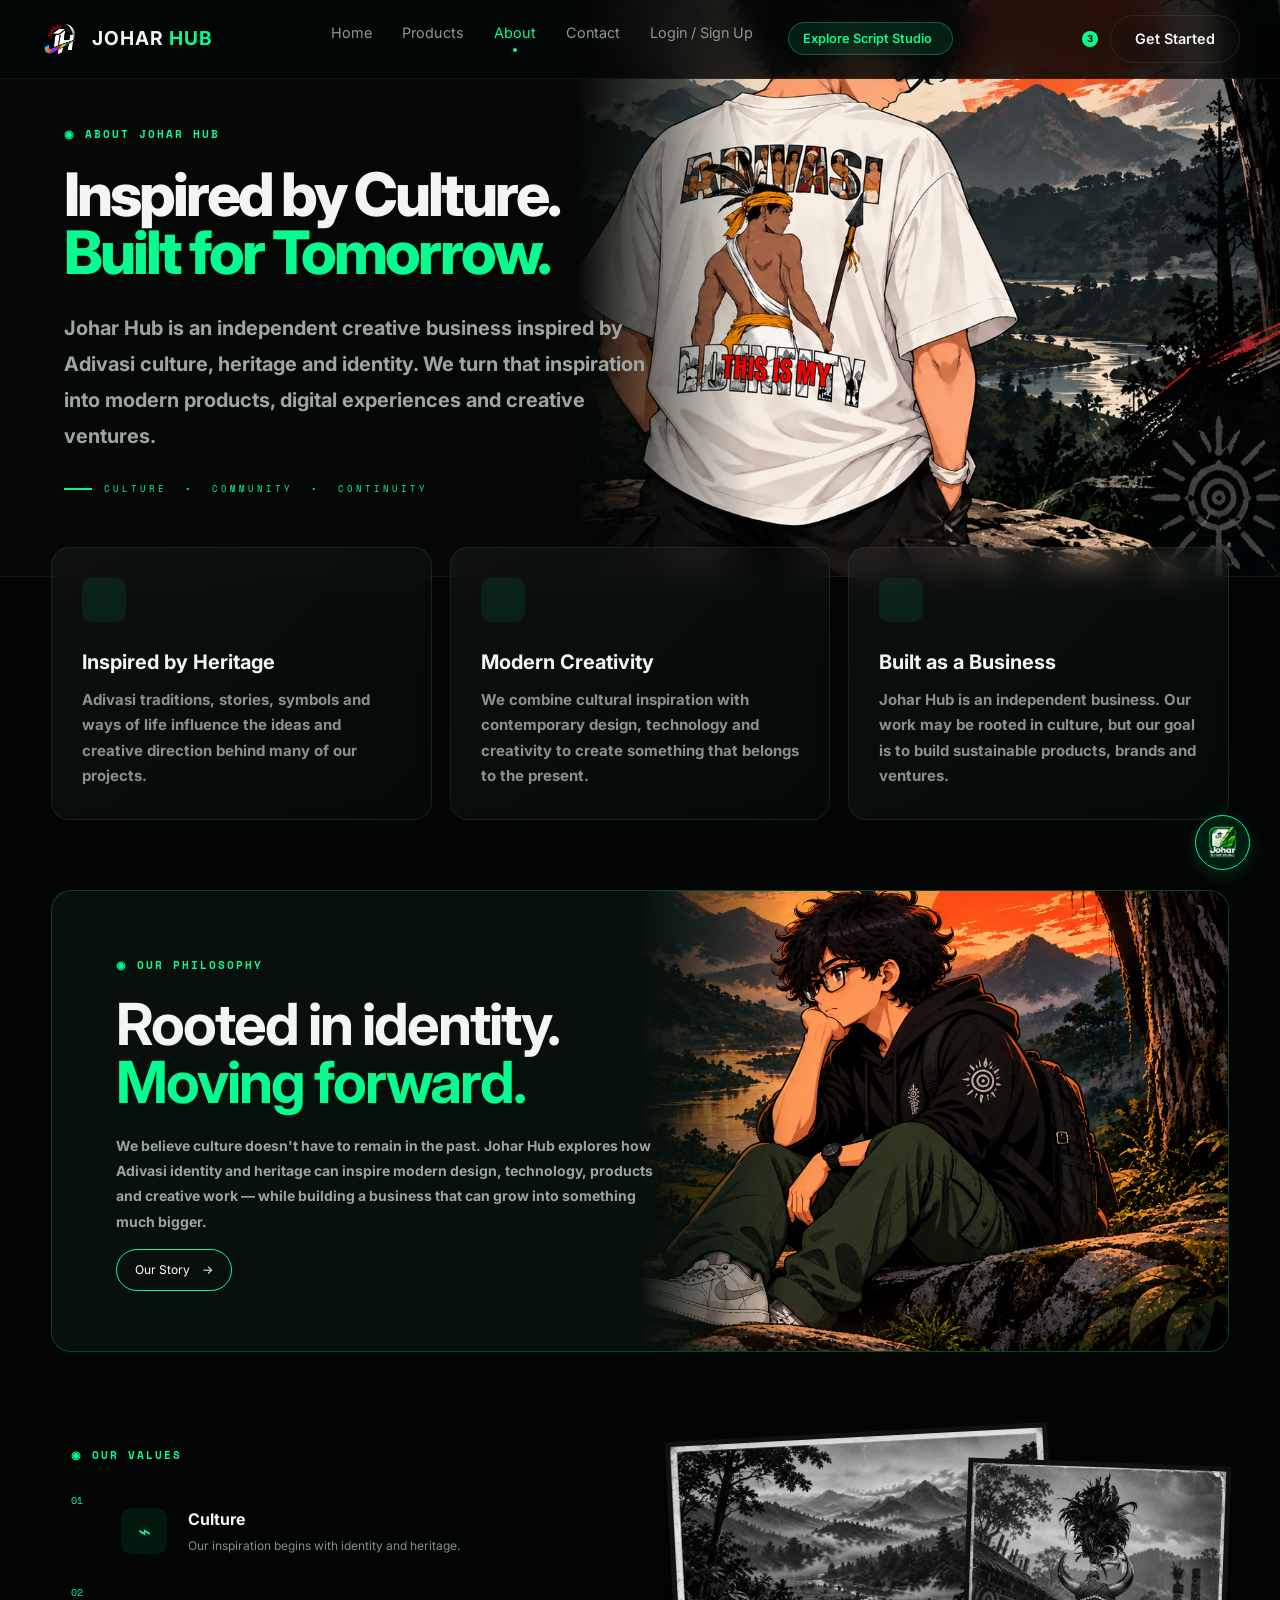
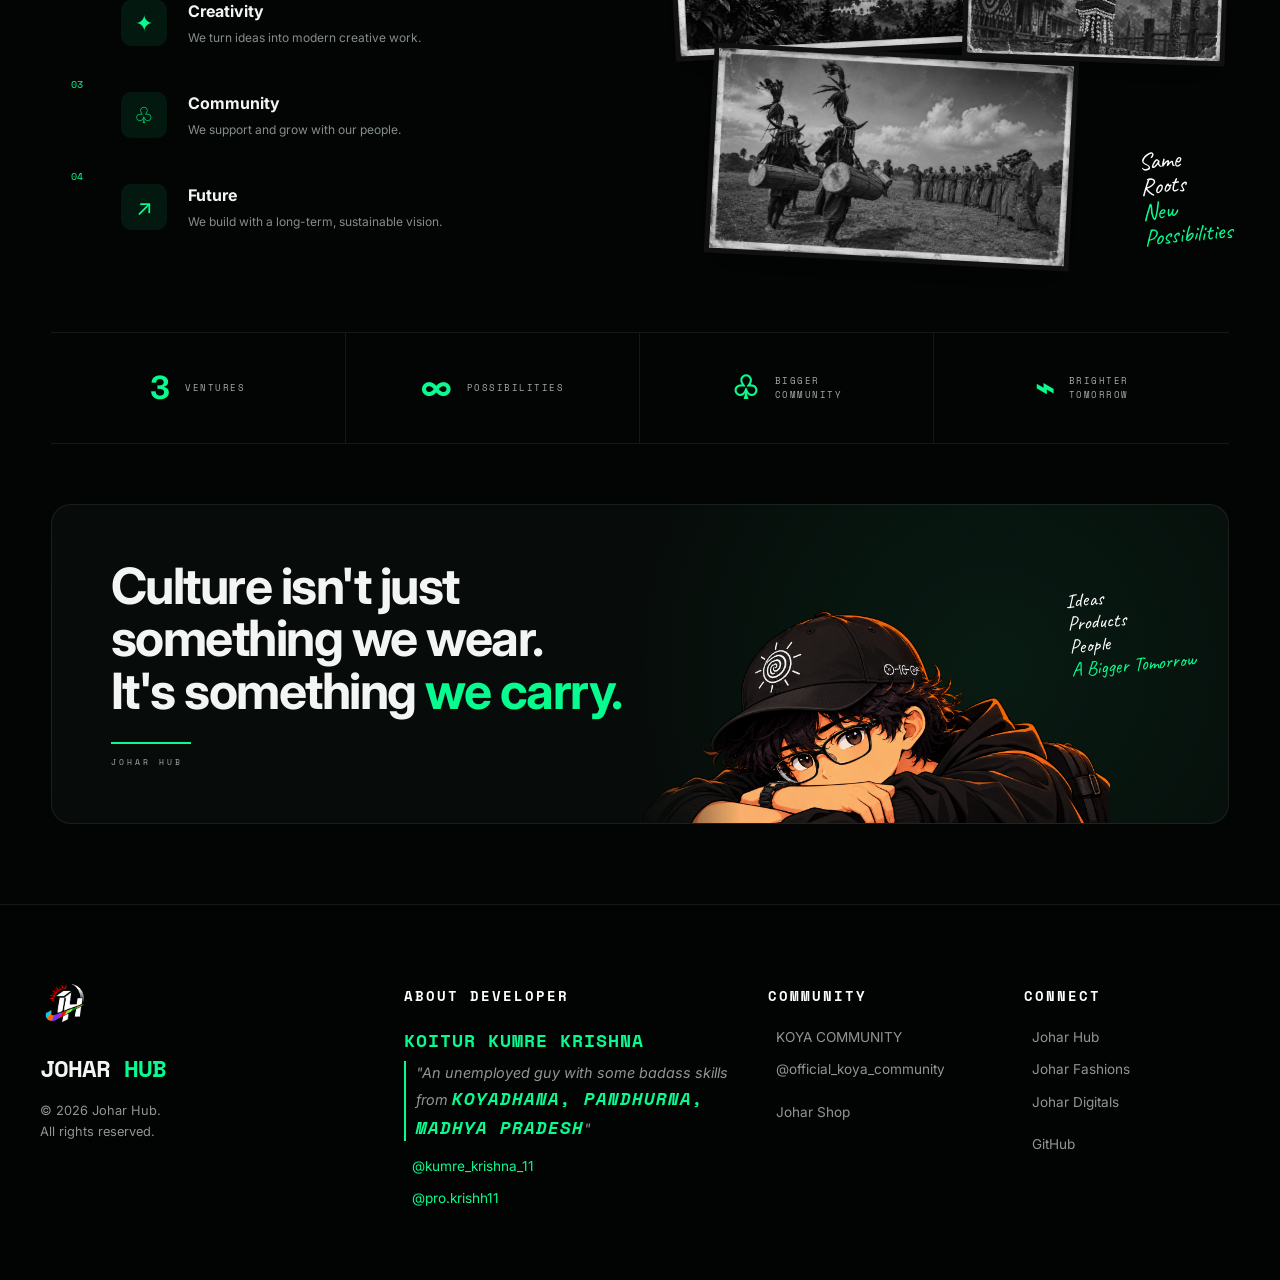
==== about.html @ 72d99a66 "Update website" ====
<!DOCTYPE html>
<html lang="en">
<head>
    <meta charset="UTF-8">
    <meta name="viewport" content="width=device-width, initial-scale=1.0">
    <title>About & Support | Johar Hub</title>
    <link rel="preconnect" href="https://fonts.googleapis.com">
    <link rel="preconnect" href="https://fonts.gstatic.com" crossorigin>
    <link href="https://fonts.googleapis.com/css2?family=Inter:wght@400;500;600;700;800&family=Space+Mono:wght@400;700&family=Caveat:wght@600&display=swap" rel="stylesheet">
    <link href="https://cdn.jsdelivr.net/npm/remixicon@3.5.0/fonts/remixicon.css" rel="stylesheet">
    <link rel="stylesheet" href="css/style.css">
    <link rel="stylesheet" href="css/about.css">
</head>
<body>

   <header class="header">
        <div class="header-brand" href="#">
            <div><img src="assets/logos/JH-Logo-White.png" class="mini-logo"></div>
            <span style="font-weight: bold;">JOHAR <b>HUB</b></span>
        </div>
        
        <nav class="header-nav" id="navMenu">
            <!-- Mobile Profile Block -->
            <div id="mobileAuthBlock" class="mobile-user-profile" style="display: none; flex-direction: column; gap: 10px;">
                <div style="display: flex; align-items: center; gap: 15px;">
                    <img src="" id="mobilePfp" class="user-pfp" alt="User" style="width: 45px; height: 45px; border-radius: 50%;">
                    <div class="user-info" style="text-align: left;">
                        <h4 id="mobileUserName" style="margin: 0; color: var(--green);">Loading...</h4>
                        <p id="mobileEmail" style="font-size: 0.75rem; color: var(--muted); margin: 0;"></p>
                    </div>
                </div>
                
                <!-- Action Links -->
                <div style="display: flex; flex-direction: row; gap: 8px; margin-top: 10px; width: 100%;">
                    <a href="profile.html" class="btn btn-outline" style="flex: 1; height: 40px; display: flex; align-items: center; justify-content: center; font-size: 0.8rem; padding: 0 8px; white-space: nowrap;">
                        <i class="ri-user-settings-line"></i> Manage
                    </a>
                    <a href="profile.html#my-orders" class="btn btn-outline" style="flex: 1; height: 40px; display: flex; align-items: center; justify-content: center; font-size: 0.8rem; padding: 0 8px; white-space: nowrap;">
                        <i class="ri-box-3-line"></i> Orders
                    </a>
                </div>

                <a href="index.html" class="active">Home</a>
                <a href="products.html">Products</a>
                <a href="about.html">About</a>
                <a href="index.html#contact">Contact</a>
                <a href="auth.html" id="navLoginLink">Login / Sign Up</a>
                
                <!-- Naya Script Studio Bubble Capsule -->
                <a href="https://joharscriptstudio.netlify.app/index.html" class="script-studio-bubble" target="_blank">
                    Explore Script Studio <i class="ri-arrow-right-up-line"></i>
                </a>

                <!-- Mobile Logout (As is) -->
                <a href="#" id="mobileLogoutBtn" style="display: none; color: #ff4444; margin-top: 10px;">
                    <i class="ri-logout-circle-line"></i> Logout
                </a>
            </div>
        </nav>

        <div class="header-actions">
            <i class="ri-search-line icon-btn"></i>
            <div class="cart-wrapper icon-btn">
                <i class="ri-shopping-cart-2-line"></i>
                <span class="cart-badge">3</span>
            </div>
            
            <a href="auth.html" id="loginBtn" class="btn btn-outline">Get Started</a>
            
            <a href="profile.html" id="desktopUserBadge" class="user-badge" style="display: none; align-items: center; gap: 8px;">
                <img src="" id="desktopPfp" class="user-pfp-small" alt="Profile" style="width: 32px; height: 32px; border-radius: 50%;">
                <span id="desktopUserName">Profile</span>
            </a>
            
            <i class="ri-menu-line mobile-menu-btn"></i>
        </div>
    </header>
<main>
    <!-- =========================
         ABOUT HERO
    ========================== -->
    <section class="about-hero">

        <div class="about-hero-content">
            <span class="about-eyebrow">◉ ABOUT JOHAR HUB</span>

            <h2>
                Inspired by Culture.<br>
                <span>Built for Tomorrow.</span>
            </h2>

            <h4>
                Johar Hub is an independent creative business inspired by
                Adivasi culture, heritage and identity. We turn that inspiration
                into modern products, digital experiences and creative ventures.
            </h4>

            <div class="about-divider">
                <span></span>
                CULTURE&nbsp;&nbsp;•&nbsp;&nbsp;COMMUNITY&nbsp;&nbsp;•&nbsp;&nbsp;CONTINUITY
            </div>
        </div>

        <div class="about-hero-image">
            <img src="assets/icons/hero-character.png" alt="Johar Hub character wearing Roots T-shirt">
        </div>

    </section>

    <!-- =========================
         THREE PILLARS
    ========================== -->
    <section class="about-pillars">
        <article class="pillar-card">
            <div class="pillar-icon"><i class="ri-ancient-gate-line"></i></div>
            <h4>Inspired by Heritage</h4>
            <h5>Adivasi traditions, stories, symbols and ways of life influence the ideas and creative direction behind many of our projects.</h5>
        </article>

        <article class="pillar-card">
            <div class="pillar-icon"><i class="ri-palette-line"></i></div>
            <h4>Modern Creativity</h4>
            <h5>We combine cultural inspiration with contemporary design, technology and creativity to create something that belongs to the present.</h5>
        </article>

        <article class="pillar-card">
            <div class="pillar-icon"><i class="ri-rocket-line"></i></div>
            <h4>Built as a Business</h4>
            <h5>Johar Hub is an independent business. Our work may be rooted in culture, but our goal is to build sustainable products, brands and ventures.</h5>
        </article>
    </section>

    <!-- =========================
         PHILOSOPHY
    ========================== -->
    <section class="about-philosophy">
        <div class="philosophy-content">
            <span class="about-eyebrow">◉ OUR PHILOSOPHY</span>
            <h2>
                Rooted in identity.<span>
                Moving forward. </span>
            </h2>
            <h4>
                We believe culture doesn't have to remain in the past. Johar Hub
                explores how Adivasi identity and heritage can inspire modern
                design, technology, products and creative work — while building
                a business that can grow into something much bigger.
            </h4>
            <a href="#" class="story-button">
                Our Story <span>→</span>
            </a>
        </div>
        <div class="philosophy-image">
            <img src="assets/icons/philosophy-character.png" alt="Johar Hub character sitting">
        </div>
    </section>

    <!-- =========================
         OUR VALUES
    ========================== -->
    <section class="about-values">
        <div class="values-list">
            <span class="about-eyebrow">◉ OUR VALUES</span>
            <div class="value-item">
                <span class="value-number">01</span>
                <div class="value-icon">⌁</div>
                <div>
                    <h3>Culture</h3>
                    <p>Our inspiration begins with identity and heritage.</p>
                </div>
            </div>
            <div class="value-item">
                <span class="value-number">02</span>
                <div class="value-icon">✦</div>
                <div>
                    <h3>Creativity</h3>
                    <p>We turn ideas into modern creative work.</p>
                </div>
            </div>
            <div class="value-item">
                <span class="value-number">03</span>
                <div class="value-icon">♧</div>
                <div>
                    <h3>Community</h3>
                    <p>We support and grow with our people.</p>
                </div>
            </div>
            <div class="value-item">
                <span class="value-number">04</span>
                <div class="value-icon">↗</div>
                <div>
                    <h3>Future</h3>
                    <p>We build with a long-term, sustainable vision.</p>
                </div>
            </div>
        </div>

        <div class="values-gallery">
            <img class="value-photo value-photo-one" src="assets/icons/mountains.png" alt="Mountain landscape">
            <img class="value-photo value-photo-two" src="assets/icons/community.png" alt="Community">
            <img class="value-photo value-photo-three" src="assets/icons/cultural-symbol.png" alt="Cultural symbol">
            <div class="values-handwriting">
                Same<br>
                Roots<br>
                <span>New<br>Possibilities</span>
            </div>
        </div>
    </section>

    <!-- =========================
         STATS
    ========================== -->
    <section class="about-stats">
        <div class="stat-item">
            <strong>3</strong>
            <span>VENTURES</span>
        </div>
        <div class="stat-item">
            <strong>∞</strong>
            <span>POSSIBILITIES</span>
        </div>
        <div class="stat-item">
            <strong>♧</strong>
            <span>BIGGER<br>COMMUNITY</span>
        </div>
        <div class="stat-item">
            <strong>⌁</strong>
            <span>BRIGHTER<br>TOMORROW</span>
        </div>
    </section>

    <!-- =========================
         FINAL BRAND BANNER
    ========================== -->
    <section class="about-final">
        <div class="final-content">
            <h2>
                Culture isn't just<br>
                something we wear.<br>
                It's something <span>we carry.</span>
            </h2>
            <div class="final-line"></div>
            <small>JOHAR HUB</small>
        </div>
        <div class="final-character">
            <img src="assets/icons/final-character.png" alt="Johar Hub character wearing black hoodie and cap">
        </div>
        <div class="final-notes">
            Ideas<br>
            Products<br>
            People<br>
            <span>A Bigger Tomorrow</span>
        </div>
    </section>

    <a href="https://joharscriptstudio.netlify.app/index.html" class="floating-jss" target="_blank" title="Explore Johar Script Studio">
        <img src="assets/logos/JSS-Logo.png" alt="JSS Icon" class="jss-custom-img">
    </a>
</main>

    <!-- ========================= PROFESSIONAL FOOTER ========================= -->
    <footer class="footer-area">
        <div class="footer-grid">
            <div class="footer-col brand-col">
                <div class="footer-logo"><img src="assets/logos/JH-Logo-White.png" class="footer-logo" alt="Johar Hub Logo"></div>
                <h2 class="footer-brand-name">JOHAR <span>HUB</span></h2>
                <p class="copyright">&copy; 2026 Johar Hub.<br>All rights reserved.</p>
            </div>
            <div class="footer-col dev-col">
                <h3 class="footer-heading">About Developer</h3>
                <p class="dev-name">Koitur Kumre Krishna</p>
                <p class="dev-desc">"An unemployed guy with some badass skills from <span>Koyadhana, Pandhurna, Madhya Pradesh</span>" <i class="ri-fire-fill" style="color: var(--green);"></i></p>
                <a href="https://instagram.com/kumre_krishna_11" target="_blank" class="footer-link" style="margin-top: 15px; color: var(--green);">
                    <i class="ri-instagram-line" style="font-size: 1.2rem;"></i> @kumre_krishna_11
                </a>
                <a href="https://instagram.com/pro.krishh11" target="_blank" class="footer-link" style="margin-top: 0px; color: var(--green);">
                    <i class="ri-instagram-line" style="font-size: 1.2rem;"></i> @pro.krishh11
                </a>
            </div>
            <div class="footer-col links-col">
                <h3 class="footer-heading">Community</h3>
                <a href="https://youtube.com/@KoyaCommunity" target="_blank" class="footer-link">
                    <i class="ri-youtube-fill" style="color: #ff0000; font-size: 1.2rem;"></i> KOYA COMMUNITY
                </a>
                <a href="https://instagram.com/official_koya_community" target="_blank" class="footer-link">
                    <i class="ri-instagram-line" style="font-size: 1.2rem;"></i> @official_koya_community
                </a>
                <a href="#products" class="footer-link" style="margin-top: 10px;">
                    <i class="ri-shopping-bag-line" style="font-size: 1.2rem;"></i> Johar Shop
                </a>
            </div>
            <div class="footer-col links-col">
                <h3 class="footer-heading">Connect</h3>
                <a href="https://instagram.com/joharhub.in" target="_blank" class="footer-link">
                    <i class="ri-instagram-line" style="font-size: 1.2rem;"></i> Johar Hub
                </a>
                <a href="https://instagram.com/johar.fashions_" target="_blank" class="footer-link">
                    <i class="ri-instagram-line" style="font-size: 1.2rem;"></i> Johar Fashions
                </a>
                <a href="https://instagram.com/johar.digitals_" target="_blank" class="footer-link">
                    <i class="ri-instagram-line" style="font-size: 1.2rem;"></i> Johar Digitals
                </a>
                <a href="https://github.com/dev-kumrekrishna" target="_blank" class="footer-link" style="margin-top: 10px;">
                    <i class="ri-github-fill" style="font-size: 1.2rem;"></i> GitHub
                </a>
            </div>
        </div>
    </footer>
    <script src="js/script.js"></script>
    <script type="module" src="js/ui.js"></script>
</body>
</html>
---- css/style.css ----
/* =========================================
   VARIABLES & BASE
========================================= */
:root {
    --green: #08fb8f;
    --black: #030505;
    --dark: #080b0b;
    --glass: rgba(255, 255, 255, 0.02);
    --glass-border: rgba(255, 255, 255, 0.08);
    --green-border: rgba(8, 251, 143, 0.45);
    --text: #f3f5f4;
    --muted: #8f9694;
    --font-main: 'Inter', sans-serif;
    --font-mono: 'Space Mono', monospace;
}

* { margin: 0; padding: 0; box-sizing: border-box; }
body { background: var(--black); color: var(--text); font-family: var(--font-main); overflow-x: hidden; line-height: 1.5; }
a { text-decoration: none; color: inherit; }

.bg-glow { position: fixed; pointer-events: none; z-index: -1; filter: blur(150px); opacity: 0.25; border-radius: 50%; }
.glow-top { width: 400px; height: 400px; background: var(--green); top: -100px; left: -100px; }
.glow-bottom { width: 400px; height: 400px; background: var(--green); right: -100px; bottom: -100px; }

.btn { display: inline-flex; align-items: center; gap: 8px; padding: 12px 24px; border-radius: 30px; font-size: 0.9rem; font-weight: 600; cursor: pointer; transition: 0.3s ease; }
.btn-primary { background: var(--green); color: var(--black); border: 1px solid var(--green); }
.btn-primary:hover { box-shadow: 0 0 15px rgba(8, 251, 143, 0.4); }
.btn-outline { background: transparent; color: var(--text); border: 1px solid var(--glass-border); }
.btn-outline:hover { border-color: var(--green); color: var(--green); }

/* =========================================
   HEADER (Fixed & Blurred)
========================================= */
.header { 
    display: flex; 
    justify-content: space-between; 
    align-items: center; 
    padding: 15px 40px; 
    position: fixed; 
    top: 0; left: 0;
    width: 100%; 
    z-index: 1000; 
    background: rgba(3, 5, 5, 0.85); 
    backdrop-filter: blur(15px); 
    -webkit-backdrop-filter: blur(15px);
    border-bottom: 1px solid rgba(255, 255, 255, 0.05); 
}
.header-brand { display: flex; align-items: center; gap: 12px; }
.mini-logo { width: 40px; height: 40px; border: none; border-radius: 8px; display: flex; align-items: center; justify-content: center; }
.header-brand span { font-size: 1.2rem; letter-spacing: 1px; }
.header-brand b { color: var(--green); }

.header-nav { display: flex; gap: 30px; }
.header-nav a { font-size: 0.9rem; color: var(--muted); transition: 0.3s; }
.header-nav a.active, .header-nav a:hover { color: var(--green); }
.header-nav a.active::after { content: ''; display: block; width: 4px; height: 4px; background: var(--green); border-radius: 50%; margin: 4px auto 0; }

.header-actions { display: flex; align-items: center; gap: 20px; }
.icon-btn { font-size: 1.2rem; cursor: pointer; transition: 0.3s; }
.icon-btn:hover { color: var(--green); }
.cart-wrapper { position: relative; }
.cart-badge { position: absolute; top: -8px; right: -8px; background: var(--green); color: var(--black); font-size: 0.6rem; font-weight: bold; width: 16px; height: 16px; display: flex; align-items: center; justify-content: center; border-radius: 50%; }
.mobile-menu-btn { display: none; font-size: 1.5rem; }

/* =========================================
   HERO SECTION (16:9 Desktop)
========================================= */
.hero-section {
    position: relative;
    width: 100%;
    aspect-ratio: 16 / 9; 
    min-height: 100vh; 
    display: flex;
    align-items: center;
    justify-content: center;
    overflow: hidden;
    background: var(--black);
}

.hero-bg-wrapper {
    position: absolute;
    top: 0; left: 0;
    width: 100%; height: 100%;
    z-index: 1;
}
.hero-bg-wrapper img {
    width: 100%; height: 100%;
    object-fit: cover;
    object-position: center;
}
.bg-overlay {
    position: absolute;
    top: 0; left: 0;
    width: 100%; height: 100%;
    background: linear-gradient(to right, rgba(3,5,5,0.95) 0%, rgba(3,5,5,0.2) 50%, rgba(3,5,5,0.8) 100%);
    z-index: 2;
}

.hero-content-wrapper {
    position: relative;
    z-index: 3;
    display: flex;
    width: 100%;
    height: 100%;
    max-width: 1400px;
    margin: 0 auto;
    padding: 120px 40px 4% 20px; 
}

.hero-sidebar {
    width: 60px;
    display: flex;
    flex-direction: column;
    align-items: center;
    gap: 15px;
    font-family: var(--font-mono);
    font-size: 0.8rem;
    color: var(--muted);
    padding-top: 20px;
}
.hero-sidebar .active { color: var(--green); }
.hero-sidebar .line { width: 1px; flex-grow: 1; max-height: 80px; background: var(--glass-border); }

.hero-main { flex: 1; display: flex; flex-direction: column; justify-content: space-between; gap: 20px; }
.hero-top { display: flex; justify-content: space-between; align-items: flex-start; position: relative; }

/* =========================================
   HERO TEXT SLIDER ANIMATIONS (Desktop & Mobile)
========================================= */
.hero-text-slider {
    flex: 1;
    max-width: 650px;
    display: grid; 
    grid-template-columns: 1fr;
    grid-template-rows: 1fr;
    z-index: 2;
}

.hero-text.slide {
    grid-area: 1 / 1 / 2 / 2; 
    opacity: 0;
    visibility: hidden;
    transform: translateY(20px);
    transition: all 0.8s cubic-bezier(0.4, 0, 0.2, 1);
    pointer-events: none; 
}

.hero-text.slide.active {
    opacity: 1;
    visibility: visible;
    transform: translateY(0);
    pointer-events: auto; 
}

.hero-text .eyebrow { font-family: var(--font-mono); color: var(--green); letter-spacing: 4px; font-size: 0.8rem; margin-bottom: 15px; text-transform: uppercase; }
.hero-title { font-size: clamp(3rem, 6vw, 6rem); font-weight: 800; line-height: 1.1; letter-spacing: -2px; margin-bottom: 15px; }
.hero-title b { color: var(--green); }
.hero-subtitle { font-size: clamp(1.1rem, 2vw, 1.4rem); font-weight: 400; margin-bottom: 15px; }
.hero-desc { color: var(--muted); font-size: clamp(0.85rem, 1vw, 0.95rem); line-height: 1.6; margin-bottom: 30px; }
.hero-buttons { display: flex; gap: 20px; }

/* =========================================
   HERO CAROUSEL DOTS
========================================= */
.hero-dots { 
    display: flex; 
    justify-content: center; 
    gap: 10px; 
    width: 100%; 
    margin-bottom: 20px; 
    z-index: 5;
}
.hero-dots span { 
    width: 8px; 
    height: 8px; 
    border-radius: 50%; 
    background: rgba(255, 255, 255, 0.2); 
    cursor: pointer; 
    transition: 0.3s ease; 
}
.hero-dots span.active { 
    background: var(--green); 
    width: 24px; 
    border-radius: 4px; 
}

/* Floating Tags (Desktop) */
.hero-tags { position: relative; flex: 1; height: 350px; }
.tag-rooted { position: absolute; top: 0; right: 20px; text-align: right; font-family: var(--font-mono); font-size: 0.65rem; letter-spacing: 2px; color: var(--muted); }
.tag-rooted .highlight { color: var(--green); margin-top: 5px; }
.tag-signature { position: absolute; bottom: 0; right: 40px; font-family: 'Caveat', cursive; font-size: 2.5rem; color: rgba(255,255,255,0.8); transform: rotate(-10deg); line-height: 1.1; white-space: nowrap; }

.hero-bottom { display: flex; justify-content: space-between; align-items: flex-end; }

.hero-stats { display: flex; gap: 40px; padding-top: 20px; }
.stat-box { display: flex; flex-direction: column; align-items: flex-start; gap: 5px; }
.stat-box h2 { font-size: clamp(1.5rem, 3vw, 2rem); font-weight: 500; }
.stat-box p { font-family: var(--font-mono); font-size: 0.7rem; color: var(--muted); letter-spacing: 2px; }
.flex-stat { flex-direction: row; align-items: center; gap: 15px; }
.flex-stat i { font-size: 2.2rem; color: var(--green); }

.hero-glass-panel { display: grid; grid-template-columns: repeat(3, 1fr); background: var(--glass); border: 1px solid var(--glass-border); border-radius: 20px; backdrop-filter: blur(20px); -webkit-backdrop-filter: blur(20px); width: 65%; }
.venture-col { padding: 30px 20px; display: flex; flex-direction: column; align-items: center; text-align: center; }
.center-col { border-left: 1px solid var(--glass-border); border-right: 1px solid var(--glass-border); background: rgba(0,0,0,0.2); }
.v-icon { width: 55px; height: 55px; border-radius: 16px; display: flex; align-items: center; justify-content: center; font-family: var(--font-mono); font-size: 1.2rem; font-weight: bold; margin-bottom: 20px; }

.venture-col h3 { font-family: var(--font-mono); font-size: 0.85rem; letter-spacing: 2px; margin-bottom: 10px; }
.venture-col p { color: var(--muted); font-size: 0.75rem; line-height: 1.6; margin-bottom: 20px; flex-grow: 1; }
.status { padding: 6px 12px; border-radius: 4px; font-family: var(--font-mono); font-size: 0.65rem; display: inline-flex; align-items: center; gap: 5px; letter-spacing: 1px; }
.status.available { background: var(--green); color: var(--black); }
.status.coming { background: rgba(255, 255, 255, 0.05); color: var(--muted); }

/* =========================================
   PRODUCTS SECTION
========================================= */
.products-section { padding: 60px 40px; max-width: 1400px; margin: 0 auto; }
.section-header { display: flex; justify-content: space-between; align-items: flex-end; margin-bottom: 40px; }
.section-label { color: var(--green); font-family: var(--font-mono); font-size: 0.8rem; letter-spacing: 3px; margin-bottom: 10px; }
.section-header h2 { font-size: 2.5rem; font-weight: 700; }
.view-all { color: #08fb8f;  font-size: 0.9rem; display: flex; align-items: center; gap: 5px; font-size: 0.9rem; transition: 0.3s; }
.view-all:hover { color: var(--green); }
.products-carousel {
    position: relative;
    overflow: hidden;
    width: 100%;
}

.products-grid {
    display: flex;
    gap: 30px;
    width: max-content;
    transition: transform 0.65s cubic-bezier(0.4, 0, 0.2, 1);
    will-change: transform;
}
.product-card {
    padding: 20px;
    position: relative;
    border-radius: 16px;
    transition: 0.35s ease;
    background:
        radial-gradient(
            circle at 15% 20%,
            rgba(8, 251, 143, 0.22),
            transparent 38%
        ),
        radial-gradient(
            circle at 85% 35%,
            rgba(0, 220, 255, 0.16),
            transparent 40%
        ),
        radial-gradient(
            circle at 50% 100%,
            rgba(0, 120, 255, 0.13),
            transparent 45%
        ),
        rgba(255, 255, 255, 0.035);

    border: 1px solid rgba(8, 251, 143, 0.15);
    height: auto;
    max-width: 300px;
    min-width: 300px;
    aspect-ratio: 3/4;
    overflow: hidden;
    display: flex;
    flex-direction: column;
}

/* Ambient colour layer */
.product-card::after {
    content: "";
    position: absolute;
    inset: -30%;
    background:
        radial-gradient(
            circle at 20% 30%,
            rgba(8, 251, 143, 0.25),
            transparent 30%
        ),
        radial-gradient(
            circle at 80% 30%,
            rgba(0, 200, 255, 0.18),
            transparent 30%
        ),
        radial-gradient(
            circle at 50% 80%,
            rgba(0, 100, 255, 0.14),
            transparent 35%
        );
    filter: blur(35px);
    opacity: 0.45;
    pointer-events: none;
    transition: 0.5s ease;
}

/* Keep product content above gradient */
.product-card > * {
    position: relative;
    z-index: 1;
}

.product-card:hover {
    border-color: rgba(8, 251, 143, 0.5);
    transform: translateY(-6px);

    box-shadow:
        0 15px 40px rgba(0, 0, 0, 0.5),
        0 0 25px rgba(8, 251, 143, 0.12);
}

.product-card:hover::before {
    opacity: 0.8;
    transform: scale(1.08);
}
.fav-icon {
    position: absolute;
    top: 30px;
    right: 30px;

    width: 40px;
    height: 40px;

    display: flex;
    align-items: center;
    justify-content: center;

    background: rgba(3, 5, 5, 0.75);
    backdrop-filter: blur(10px);
    -webkit-backdrop-filter: blur(10px);

    border: 1px solid rgba(255, 255, 255, 0.15);
    border-radius: 10px;

    color: #ffffff;
    font-size: 1.2rem;

    cursor: pointer;
    z-index: 10;

    transition:
        background 0.25s ease,
        border-color 0.25s ease,
        color 0.25s ease,
        transform 0.25s ease;
}

.fav-icon:hover {
    background: rgba(8, 251, 143, 0.12);
    border-color: var(--green);
    color: var(--green);
    transform: scale(1.08);
}

.fav-icon:active {
    transform: scale(0.92);
}

/* ❤️ Added to wishlist */
.fav-icon.active {
    background: rgba(8, 251, 143, 0.12);
    border-color: var(--green);
    color: var(--green);
}

.fav-icon.active i {
    color: var(--green);
}
.product-img { height: 75%; background: linear-gradient(180deg, rgba(255,255,255,0.05) 0%, transparent 100%); border-radius: 12px; margin-bottom: 20px; display: flex; align-items: center; justify-content: center; }
.product-img img {
    width: 100%;
    height: 100%;
    display: block;
    object-fit: cover;
    object-position: center;
    border-radius: 12px;
}
.img-placeholder { font-family: var(--font-mono); color: rgba(255,255,255,0.1); font-size: 2.5rem; }
.product-details { display: flex; justify-content: space-between; align-items: center; flex-shrink: 0; }
.product-details h3 { font-size: 1.1rem; font-weight: 500; margin-bottom: 5px; display: -webkit-box;
    -webkit-line-clamp: 2;
    line-clamp: 2;
    -webkit-box-orient: vertical;
    overflow: hidden;
    text-overflow: ellipsis; }
.product-details .price { color: var(--green); font-family: var(--font-mono); font-weight: bold; }
.cart-add-btn { background: transparent; border: 1px solid rgba(255, 255, 255, 0.2); color: var(--text); width: 40px; height: 40px; border-radius: 8px; cursor: pointer; transition: 0.3s; display: flex; align-items: center; justify-content: center; font-size: 1.2rem; flex-shrink: 0; margin-left: 10px; }

.cart-add-btn:hover { background: var(--green); color: #000; border-color: var(--green); }

/* =========================================
   PROFESSIONAL FOOTER
========================================= */
.footer-area { background: #020303; border-top: 1px solid var(--glass-border); padding: 80px 40px 60px; margin-top: 40px; }
.footer-grid { max-width: 1400px; margin: 0 auto; display: grid; grid-template-columns: 1.5fr 1.5fr 1fr 1fr; gap: 40px; }
.footer-col { display: flex; flex-direction: column; align-items: flex-start; }
.footer-logo { width: 50px; height: 50px; border-radius: 12px; display: flex; align-items: center; justify-content: center; color: var(--green); font-family: var(--font-mono); font-weight: bold; font-size: 1.2rem; margin-bottom: 15px; }
.footer-brand-name { font-family: var(--font-mono); font-size: 1.5rem; letter-spacing: -1px; margin-bottom: 15px; }
.footer-brand-name span { color: var(--green); }
.copyright { color: var(--muted); font-size: 0.8rem; line-height: 1.6; }
.footer-heading { font-family: var(--font-mono); font-size: 0.9rem; color: #fff; margin-bottom: 20px; letter-spacing: 2px; text-transform: uppercase; }
.dev-name { color: var(--green); font-family: var(--font-mono); font-weight: bold; font-size: 1.1rem; margin-bottom: 8px; text-transform: uppercase; letter-spacing: 1px; }
.dev-desc { color: var(--muted); font-size: 0.9rem; font-style: italic; line-height: 1.6; border-left: 2px solid var(--green); padding-left: 10px; }
.dev-desc span{ color: var(--green); font-family: var(--font-mono); font-weight: bold; font-size: 1.1rem; text-transform: uppercase; letter-spacing: 1px;  }
.footer-link { color: var(--muted); font-size: 0.85rem; margin-bottom: 12px; transition: 0.3s; display: flex; align-items: center; gap: 8px; }
.footer-link:hover { color: var(--green); transform: translateX(5px); }
.social-icons { display: flex; gap: 15px; }
.social-icons a { width: 45px; height: 45px; border: 1px solid var(--glass-border); border-radius: 50%; display: flex; align-items: center; justify-content: center; color: var(--text); font-size: 1.3rem; transition: 0.3s; background: var(--glass); }
.social-icons a:hover { background: var(--green); color: var(--black); border-color: var(--green); transform: translateY(-5px); box-shadow: 0 5px 15px rgba(8, 251, 143, 0.2); }

.mobile-menu-btn {
    display: none;
    font-size: 2rem;
    cursor: pointer;
    color: #ffffff;
    transition: 0.3s ease;
}

.script-studio-bubble {
    background: rgba(8, 251, 143, 0.1) !important;
    color: var(--green) !important;
    border: 1px solid rgba(8, 251, 143, 0.3);
    padding: 6px 14px !important;
    border-radius: 50px;
    font-size: 0.8rem !important;
    font-weight: 600;
    display: inline-flex;
    align-items: center;
    gap: 6px;
    transition: 0.3s ease;
    margin-left: 5px;
}

.script-studio-bubble:hover {
    background: rgba(8, 251, 143, 0.2) !important;
    border-color: var(--green);
    transform: translateY(-2px);
    box-shadow: 0 4px 12px rgba(8, 251, 143, 0.15);
}

/* =========================================
   FLOATING JSS ICON
   ========================================= */
.floating-jss {
    position: fixed;
    bottom: 30px;
    right: 30px;
    width: 55px;
    height: 55px;
    background: rgba(8, 251, 143, 0.1);
    border: 1px solid var(--green);
    color: var(--green);
    border-radius: 50%;
    display: flex;
    align-items: center;
    justify-content: center;
    font-size: 1.5rem;
    z-index: 9999;
    backdrop-filter: blur(10px);
    -webkit-backdrop-filter: blur(10px);
    box-shadow: 0 5px 20px rgba(8, 251, 143, 0.15);
    transition: all 0.3s ease;
}

.floating-jss:hover {
    background: var(--green);
    color: var(--black);
    transform: translateY(-5px);
    box-shadow: 0 8px 25px rgba(8, 251, 143, 0.4);
}

.jss-custom-img {
    width: 35px;  
    height: 35px;
    object-fit: contain;
    transition: 0.3s ease;
}


/* =========================================
   JOHAR HUB — ABOUT SECTION
   ========================================= */

.jh-about {
    position: relative;
    overflow: hidden;
    padding: 150px 20px 120px;
    background: var(--bg, #0b0d0c);
    color: #fff;
}

/* Background glow */

.jh-about-glow {
    position: absolute;
    width: 420px;
    height: 420px;
    border-radius: 50%;
    pointer-events: none;
    filter: blur(100px);
    opacity: 0.08;
    background: var(--green, #08fb8f);
}

.glow-one {
    top: 50px;
    left: -220px;
}

.glow-two {
    right: -220px;
    top: 500px;
}

/* Main container */

.jh-about .container-center {
    position: relative;
    z-index: 2;
    max-width: 1100px;
    margin: auto;
}

/* Intro */

.jh-about-title {
    margin: 25px auto 22px;
    max-width: 850px;
    font-size: clamp(2.8rem, 6vw, 5.5rem);
    line-height: 0.98;
    letter-spacing: -0.055em;
    font-weight: 800;
}

.jh-about-title span {
    display: block;
    color: var(--green, #08fb8f);
}

.jh-about-intro {
    max-width: 720px;
    margin: 0 auto;
    color: var(--muted, #9b9b9b);
    font-size: 1.08rem;
    line-height: 1.8;
}

.jh-about-intro strong {
    color: #fff;
    font-weight: 600;
}

.jh-about-divider {
    width: 70px;
    height: 2px;
    margin: 55px auto 60px;
    background: var(--green, #08fb8f);
    box-shadow: 0 0 18px rgba(8, 251, 143, 0.35);
}

/* Cards */

.jh-about-grid {
    display: grid;
    grid-template-columns: repeat(3, 1fr);
    gap: 20px;
    text-align: left;
}

.jh-about-card {
    position: relative;
    padding: 32px;
    min-height: 250px;
    border: 1px solid rgba(255,255,255,0.08);
    border-radius: 18px;
    background: rgba(255,255,255,0.025);
    backdrop-filter: blur(10px);
    transition:
        transform 0.3s ease,
        border-color 0.3s ease,
        background 0.3s ease;
}

.jh-about-card:hover {
    transform: translateY(-7px);
    border-color: rgba(8,251,143,0.35);
    background: rgba(8,251,143,0.035);
}

.jh-card-icon {
    width: 48px;
    height: 48px;
    display: flex;
    align-items: center;
    justify-content: center;
    margin-bottom: 28px;

    border-radius: 12px;

    color: var(--green, #08fb8f);
    background: rgba(8,251,143,0.08);

    font-size: 1.35rem;
}

.jh-about-card h3 {
    margin: 0 0 12px;
    font-size: 1.25rem;
    color: #fff;
}

.jh-about-card p {
    margin: 0;
    color: var(--muted, #929292);
    font-size: 0.92rem;
    line-height: 1.7;
}

/* Mission */

.jh-mission {
    margin-top: 90px;
    padding: 55px 50px;
    border-radius: 24px;

    background:
        linear-gradient(
            135deg,
            rgba(8,251,143,0.07),
            rgba(255,255,255,0.015)
        );

    border: 1px solid rgba(8,251,143,0.15);
    text-align: left;
}

.jh-mission-label {
    display: flex;
    align-items: center;
    gap: 9px;

    margin-bottom: 25px;

    color: var(--green, #08fb8f);
    font-family: "Space Mono", monospace;
    font-size: 0.72rem;
    letter-spacing: 0.12em;
}

.jh-mission h2 {
    margin: 0 0 22px;

    font-size: clamp(2rem, 4vw, 3.5rem);
    line-height: 1.05;
    letter-spacing: -0.04em;
}

.jh-mission p {
    max-width: 700px;
    margin: 0;

    color: var(--muted, #999);
    line-height: 1.8;
    font-size: 0.98rem;
}

/* Values */

.jh-values {
    display: grid;
    grid-template-columns: repeat(3, 1fr);
    gap: 1px;
}

.product-view-container { padding: 120px 40px; max-width: 1200px; margin: 0 auto; display: grid; grid-template-columns: 1fr 1fr; gap: 50px; }
        .product-media { display: flex; flex-direction: column; gap: 15px; }
        .main-banner { width: 100%; aspect-ratio: 4/5; object-fit: cover; border-radius: 16px; border: 1px solid var(--glass-border); }
        .gallery-grid { display: grid; grid-template-columns: repeat(4, 1fr); gap: 10px; }
        .gallery-img { width: 100%; aspect-ratio: 1; object-fit: cover; border-radius: 8px; cursor: pointer; border: 1px solid transparent; transition: 0.3s; }
        .gallery-img:hover { border-color: var(--green); }
        .product-info h1 { font-size: 3rem; margin-bottom: 15px; }
        .product-info .price { font-size: 1.8rem; color: var(--green); font-family: var(--font-mono); margin-bottom: 30px; }
        .product-info p { color: var(--muted); line-height: 1.8; margin-bottom: 40px; }


/* =========================================
   MOBILE RESPONSIVENESS (Exact Match)
========================================= */
@media (max-width: 992px) {
    .header { padding: 15px 20px; }
    .header-nav, .header-actions .btn { display: none; }
    .mobile-menu-btn { display: block; }
    
    .hero-section {
        aspect-ratio: auto; 
        height: 600px; 
        min-height: 500px;
    }

    .hero-bg-wrapper img { object-position: center bottom; }

    .bg-overlay {
        background: linear-gradient(to bottom, rgba(3,5,5,0.95) 0%, rgba(3,5,5,0.4) 40%, rgba(3,5,5,0.95) 100%);
    }

    .hero-content-wrapper {
        padding: 80px 15px 20px 15px; 
        position: relative;
    }
    
    /* 1. TAGS: Upar right corner mein */
    .hero-tags {
        position: absolute;
        top: 90px;
        right: 15px;
        width: auto; height: auto;
        z-index: 10;
        display: flex;
        flex-direction: column;
        align-items: flex-end;
    }
    
    .tag-signature { 
        position: relative; 
        top: 110px; right: 250px; bottom: auto;
        font-size: 2.5rem; 
        transform: rotate(-5deg); 
        margin-bottom: 10px; 
        white-space: nowrap; 
    }
    
    .tag-rooted { 
        position: relative; 
        top: -75px; right: auto; bottom: auto; 
        font-size: 0.6rem; 
        text-align: left; 
        white-space: nowrap;
    }

    /* 2. TEXT: Center mein */
    .hero-top {
        height: 100%;
        display: flex;
        flex-direction: column;
        justify-content: center; 
    }
    
    .hero-text-slider {
        margin-top: 40px; 
        width: 100%; 
        z-index: 2; 
        text-align: center;
        padding-left: 25px; 
    }

    .hero-text .eyebrow { font-size: 0.7rem; letter-spacing: 3px; margin-bottom: 15px; }
    .hero-title { font-size: clamp(2.5rem, 8vw, 3.5rem); letter-spacing: -1px; margin-bottom: 10px; }
    .hero-subtitle { font-size: 1.1rem; margin-bottom: 15px; }
    .hero-desc { font-size: 0.8rem; line-height: 1.5; padding: 0 5px; margin-bottom: 25px; }
    .hero-buttons { justify-content: center; gap: 12px; }
    .btn { padding: 12px 18px; font-size: 0.8rem; }
    
    /* Sidebar vertically centered */
    .hero-sidebar {
        position: absolute;
        left: 10px;
        top: 50%; 
        transform: translateY(-50%);
        width: 20px;
        padding-top: 0;
        gap: 15px;
        z-index: 10;
    }

    /* 3. CARDS: Bottom se fixed aur globe par overlap */
    .hero-bottom {
        position: absolute;
        bottom: 20px;
        left: 15px;
        right: 15px;
        width: calc(100% - 30px);
        flex-direction: column;
        align-items: center;
        gap: 15px;
        z-index: 10;
    }

    .hero-glass-panel { 
        width: 100%; 
        border-radius: 12px; 
        padding: 0; 
        grid-template-columns: repeat(3, 1fr); 
        overflow-x: auto; 
        background: rgba(3,5,5,0.65); 
        backdrop-filter: blur(15px); 
        -webkit-backdrop-filter: blur(15px); 
    }
    .venture-col { padding: 15px 10px; }
    .v-icon { width: 45px; height: 45px; font-size: 1rem; margin-bottom: 10px; border-radius: 12px; }
    .venture-col h3 { font-size: 0.75rem; letter-spacing: 1px; margin-bottom: 8px; }
    .venture-col p { font-size: 0.55rem; line-height: 1.3; margin-bottom: 15px; }
    .status { padding: 4px 6px; font-size: 0.5rem; border-radius: 4px; white-space: nowrap; }
    
    /* Stats mobile hero me hide */
    .hero-stats { display: none; }

    /* Products & Footer */
    .products-section { padding: 40px 15px; }
    .section-header h2 { font-size: 2rem; }
    .products-grid { display: flex; overflow-x: auto; scroll-snap-type: x mandatory; gap: 15px; padding-bottom: 20px; scrollbar-width: none; }
    .products-grid::-webkit-scrollbar { display: none; }
    .product-card { min-width: 260px; scroll-snap-align: start; }
    
    .header-nav.mobile-active {
        display: flex !important;
        flex-direction: column;
        position: absolute;
        top: 70px;
        right: 0;          
        left: auto;          
        width: 50%;           
        min-width: 220px;     
        height: 100vh;        
        background: #030505; 
        border-left: 1px solid var(--glass-border);
        border-bottom: 1px solid var(--glass-border);
        max-height: none;
        opacity: 1;
        padding: 1.5rem 0;
        z-index: 999;
        box-shadow: -10px 0 30px rgba(0,0,0,0.8);
        align-items: center;
    }


    /* Navigation links */
    .header-nav a {

        width: 100%;

        padding: 1rem 1.5rem;

        font-size: 1rem;

        border-bottom: 1px solid rgba(255,255,255,0.05);
    }


    .header-nav a:hover {

        background: rgba(8, 251, 143, 0.08);

        color: #08fb8f;
    }


    /* Hamburger show */
    .mobile-menu-btn {
        display: block;
    }


    /* Get Started mobile me hide */
    .header-actions .btn-outline {
        display: none;
    }

    .script-studio-bubble {
        margin: 5px 20px;
        justify-content: center;
    }
    
    #desktopUserBadge {
        display: none !important;
    }

    .jh-about {
        padding: 120px 18px 80px;
    }

    .jh-about-title {
        font-size: clamp(2.6rem, 12vw, 4rem);
    }

    .jh-about-intro {
        font-size: 0.95rem;
    }

    .jh-about-grid {
        grid-template-columns: 1fr;
    }

    .jh-about-card {
        min-height: auto;
        padding: 27px;
    }

    .jh-mission {
        margin-top: 60px;
        padding: 35px 27px;
    }

    .jh-values {
        grid-template-columns: 1fr;
        margin-top: 50px;
    }

    .jh-values > div {
        padding: 27px;
    }
}

@media (max-width: 768px) {
    .header { padding: 15px 20px; }
    .header-nav, .header-actions .btn { display: none; }
    .mobile-menu-btn { display: block; }
    
    .hero-section {
        aspect-ratio: auto; 
        height: 600px; 
        min-height: 500px;
    }

    .hero-bg-wrapper img { object-position: center bottom; }

    .bg-overlay {
        background: linear-gradient(to bottom, rgba(3,5,5,0.95) 0%, rgba(3,5,5,0.4) 40%, rgba(3,5,5,0.95) 100%);
    }

    .hero-content-wrapper {
        padding: 80px 15px 20px 15px; 
        position: relative;
    }
    
    /* 1. TAGS: Upar right corner mein */
    .hero-tags {
        position: absolute;
        top: 90px;
        right: 15px;
        width: auto; height: auto;
        z-index: 10;
        display: flex;
        flex-direction: column;
        align-items: flex-end;
    }
    
    .tag-signature { 
        position: relative; 
        top: 110px; right: 150px; bottom: auto;
        font-size: 2.5rem; 
        transform: rotate(-5deg); 
        margin-bottom: 10px; 
        white-space: nowrap; 
    }
    
    .tag-rooted { 
        position: relative; 
        top: -90px; right: auto; bottom: auto; 
        font-size: 0.6rem; 
        text-align: left; 
        white-space: nowrap;
    }

    /* 2. TEXT: Center mein */
    .hero-top {
        height: 100%;
        display: flex;
        flex-direction: column;
        justify-content: center; 
    }
    
    .hero-text-slider {
        margin-top: 40px; 
        width: 100%; 
        z-index: 2; 
        text-align: center;
        padding-left: 25px; 
    }

    .hero-text .eyebrow { font-size: 0.7rem; letter-spacing: 3px; margin-bottom: 15px; }
    .hero-title { font-size: clamp(2.5rem, 8vw, 3.5rem); letter-spacing: -1px; margin-bottom: 10px; }
    .hero-subtitle { font-size: 1.1rem; margin-bottom: 15px; }
    .hero-desc { font-size: 0.8rem; line-height: 1.5; padding: 0 5px; margin-bottom: 25px; }
    .hero-buttons { justify-content: center; gap: 12px; }
    .btn { padding: 12px 18px; font-size: 0.8rem; }
    
    /* Sidebar vertically centered */
    .hero-sidebar {
        position: absolute;
        left: 10px;
        top: 50%; 
        transform: translateY(-50%);
        width: 20px;
        padding-top: 0;
        gap: 15px;
        z-index: 10;
    }

    /* 3. CARDS: Bottom se fixed aur globe par overlap */
    .hero-bottom {
        position: absolute;
        bottom: 20px;
        left: 15px;
        right: 15px;
        width: calc(100% - 30px);
        flex-direction: column;
        align-items: center;
        gap: 15px;
        z-index: 10;
    }

    .hero-glass-panel { 
        width: 100%; 
        border-radius: 12px; 
        padding: 0; 
        grid-template-columns: repeat(3, 1fr); 
        overflow-x: auto; 
        background: rgba(3,5,5,0.65); 
        backdrop-filter: blur(15px); 
        -webkit-backdrop-filter: blur(15px); 
    }
    .venture-col { padding: 15px 10px; }
    .v-icon { width: 45px; height: 45px; font-size: 1rem; margin-bottom: 10px; border-radius: 12px; }
    .venture-col h3 { font-size: 0.75rem; letter-spacing: 1px; margin-bottom: 8px; }
    .venture-col p { font-size: 0.55rem; line-height: 1.3; margin-bottom: 15px; }
    .status { padding: 4px 6px; font-size: 0.5rem; border-radius: 4px; white-space: nowrap; }
    
    /* Stats mobile hero me hide */
    .hero-stats { display: none; }

    /* Products & Footer */
    .products-section { padding: 40px 15px; }
    .section-header h2 { font-size: 2rem; }
    .products-grid { display: flex; overflow-x: auto; scroll-snap-type: x mandatory; gap: 15px; padding-bottom: 20px; scrollbar-width: none; }
    .products-grid::-webkit-scrollbar { display: none; }
    .product-card { min-width: 260px; scroll-snap-align: start; }
    .fav-icon {
        top: 25px;
        right: 25px;
        width: 38px;
        height: 38px;
        font-size: 1.1rem;
    }
   .header-nav.mobile-active {
        display: flex !important;
        flex-direction: column;
        position: absolute;
        top: 70px;
        right: 0;          
        left: auto;          
        width: 50%;           
        min-width: 220px;     
        height: 75vh;        
        background: #030505; 
        border-left: 1px solid var(--glass-border);
        border-bottom: 1px solid var(--glass-border);
        max-height: none;
        opacity: 1;
        padding: 1.5rem 0;
        z-index: 999;
        box-shadow: -10px 0 30px rgba(0,0,0,0.8);
        align-items: center;
    }


    /* Navigation links */
    .header-nav a {

        width: 100%;

        padding: 1rem 1.5rem;

        font-size: 1rem;

        border-bottom: 1px solid rgba(255,255,255,0.05);
    }


    .header-nav a:hover {

        background: rgba(8, 251, 143, 0.08);

        color: #08fb8f;
    }


    /* Hamburger show */
    .mobile-menu-btn {
        display: block;
    }


    /* Get Started mobile me hide */
    .header-actions .btn-outline {
        display: none;
    } 
    
    .footer-area { padding: 60px 20px 40px; }
    .footer-grid { grid-template-columns: 1fr; gap: 40px; text-align: center; }
    .footer-col { align-items: center; }
    .dev-desc { border-left: none; border-bottom: 2px solid var(--green); padding-left: 0; padding-bottom: 10px; }
    .dev-desc span{ color: var(--green); font-family: var(--font-mono); font-weight: bold; font-size: 1.1rem; text-transform: uppercase; letter-spacing: 1px;
    }
    .footer-link:hover { transform: translateY(-3px); }

    #loginBtn {
        display: none !important;
    }

    .script-studio-bubble {
        margin: 5px 20px;
        justify-content: center;
    }

    .floating-jss {
        bottom: 20px;
        right: 20px;
        width: 45px;
        height: 45px;
        font-size: 1.2rem;
    }

    #desktopUserBadge {
        display: none !important;
    }

    .product-view-container { grid-template-columns: 1fr; padding: 100px 15px 40px; }
}
/* Hide mobile profile block and logout button on desktop/tablet */
@media (min-width: 901px) {
    #mobileAuthBlock,
    #mobileLogoutBtn {
        display: none !important;
    }
}
---- css/about.css ----
/* =========================================================
   JOHAR HUB — ABOUT PAGE (TRUE FLUID POSTER MODE)
========================================================= */

.about-page {
    width: 100%;
    overflow: hidden;
    background: #050807;
    color: #f5f7f6;
}

/* =========================================================
   COMMON
========================================================= */

.about-eyebrow {
    display: inline-block;
    color: #08fb8f;
    font-family: "Space Mono", monospace;
    font-size: calc(11 * clamp(0px, 100vw, 1200px) / 1200);
    font-weight: 700;
    letter-spacing: calc(2 * clamp(0px, 100vw, 1200px) / 1200);
    margin-bottom: calc(22 * clamp(0px, 100vw, 1200px) / 1200);
}

/* =========================================================
   HERO SECTION
========================================================= */

.about-hero {
    position: relative;
    min-height: calc(560 * clamp(0px, 100vw, 1200px) / 1200);
    display: flex;
    align-items: center;
    padding: calc(120 * clamp(0px, 100vw, 1200px) / 1200) 5% calc(80 * clamp(0px, 100vw, 1200px) / 1200); 
    background: radial-gradient(circle at 75% 35%, rgba(8, 251, 143, 0.08), transparent 35%), #050807;
    border-bottom: calc(1 * clamp(0px, 100vw, 1200px) / 1200) solid rgba(255,255,255,0.05);
    overflow: hidden; 
}

.about-hero-content {
    position: relative;
    z-index: 3; 
    width: 60%;
    max-width: calc(700 * clamp(0px, 100vw, 1200px) / 1200);
}

.about-hero h2 {
    margin: 0;
    font-size: calc(60 * clamp(0px, 100vw, 1200px) / 1200); 
    line-height: 0.98;
    letter-spacing: calc(-3 * clamp(0px, 100vw, 1200px) / 1200);
    font-weight: 800;
}

.about-hero h2 span {
    color: #08fb8f;
}

.about-hero h4 {
    max-width: calc(600 * clamp(0px, 100vw, 1200px) / 1200);
    margin: calc(28 * clamp(0px, 100vw, 1200px) / 1200) 0;
    color: #9ca5a1;
    font-size: calc(20 * clamp(0px, 100vw, 1200px) / 1200);
    line-height: 1.8;
}

.about-divider {
    display: flex;
    align-items: center;
    gap: calc(12 * clamp(0px, 100vw, 1200px) / 1200);
    color: #08fb8f;
    font-family: "Space Mono", monospace;
    font-size: calc(9 * clamp(0px, 100vw, 1200px) / 1200);
    letter-spacing: calc(3 * clamp(0px, 100vw, 1200px) / 1200);
}

.about-divider span {
    width: calc(28 * clamp(0px, 100vw, 1200px) / 1200);
    height: calc(2 * clamp(0px, 100vw, 1200px) / 1200);
    background: #08fb8f;
    display: inline-block;
}

.about-hero-image {
    position: absolute;
    right: 0;
    bottom: 0;
    width: 55%; 
    height: 100%;
    z-index: 1; 
    display: flex;
    align-items: flex-end;
    justify-content: flex-end;
    pointer-events: none;
    -webkit-mask-image: linear-gradient(to right, transparent 0%, black 25%);
    mask-image: linear-gradient(to right, transparent 0%, black 25%);
}

.about-hero-image img {
    width: 110%;
    height: 110%;
    object-fit: contain;
    object-position: right bottom;
}

/* =========================================================
   THREE PILLARS
========================================================= */

.about-pillars {
    position: relative;
    z-index: 5; 
    display: grid;
    grid-template-columns: repeat(3, 1fr);
    gap: calc(18 * clamp(0px, 100vw, 1200px) / 1200);
    padding: 0 4% calc(70 * clamp(0px, 100vw, 1200px) / 1200);
    margin-top: calc(-30 * clamp(0px, 100vw, 1200px) / 1200); 
}

.pillar-card {
    min-height: calc(180 * clamp(0px, 100vw, 1200px) / 1200);
    padding: calc(30 * clamp(0px, 100vw, 1200px) / 1200);
    border: calc(1 * clamp(0px, 100vw, 1200px) / 1200) solid rgba(255,255,255,0.08);
    border-radius: calc(18 * clamp(0px, 100vw, 1200px) / 1200);
    background: linear-gradient(135deg, rgba(255,255,255,0.045), rgba(8,251,143,0.025));
    backdrop-filter: blur(12px);
    -webkit-backdrop-filter: blur(12px);
}

.pillar-icon {
    width: calc(44 * clamp(0px, 100vw, 1200px) / 1200);
    height: calc(44 * clamp(0px, 100vw, 1200px) / 1200);
    display: flex;
    align-items: center;
    justify-content: center;
    border-radius: calc(10 * clamp(0px, 100vw, 1200px) / 1200);
    margin-bottom: calc(25 * clamp(0px, 100vw, 1200px) / 1200);
    color: #08fb8f;
    background: rgba(8,251,143,0.08);
    font-size: calc(22 * clamp(0px, 100vw, 1200px) / 1200);
}

.pillar-card h4 {
    margin: 0 0 calc(10 * clamp(0px, 100vw, 1200px) / 1200);
    font-size: calc(20 * clamp(0px, 100vw, 1200px) / 1200);
}

.pillar-card h5 {
    margin: 0;
    color: #89918d;
    font-size: calc(15 * clamp(0px, 100vw, 1200px) / 1200);
    line-height: 1.7;
}

/* =========================================================
   PHILOSOPHY
========================================================= */

.about-philosophy {
    position: relative;
    min-height: calc(420 * clamp(0px, 100vw, 1200px) / 1200);
    margin: 0 4% calc(80 * clamp(0px, 100vw, 1200px) / 1200);
    padding: calc(60 * clamp(0px, 100vw, 1200px) / 1200) 5%;
    overflow: hidden;
    border: calc(1 * clamp(0px, 100vw, 1200px) / 1200) solid rgba(8,251,143,0.22);
    border-radius: calc(20 * clamp(0px, 100vw, 1200px) / 1200);
    background: radial-gradient(circle at 80% 50%, rgba(8,251,143,0.08), transparent 35%), #07100c;
}

.philosophy-content {
    position: relative;
    z-index: 3;
    max-width: calc(560 * clamp(0px, 100vw, 1200px) / 1200);
}

.philosophy-content h2 {
    margin: 0 0 calc(22 * clamp(0px, 100vw, 1200px) / 1200);
    font-size: calc(58 * clamp(0px, 100vw, 1200px) / 1200);
    line-height: 1;
    letter-spacing: calc(-2 * clamp(0px, 100vw, 1200px) / 1200);
}

.philosophy-content h2 span {
    margin: 0 0 calc(22 * clamp(0px, 100vw, 1200px) / 1200);
    font-size: calc(58 * clamp(0px, 100vw, 1200px) / 1200);
    line-height: 1;
    letter-spacing: calc(-2 * clamp(0px, 100vw, 1200px) / 1200);
    color:#08fb8f;
}

.philosophy-content h4 {
    max-width: calc(600 * clamp(0px, 100vw, 1200px) / 1200);
    color: #9ba39f;
    font-size: calc(14 * clamp(0px, 100vw, 1200px) / 1200);
    line-height: 1.8;
}

.story-button {
    display: inline-flex;
    align-items: center;
    gap: calc(12 * clamp(0px, 100vw, 1200px) / 1200);
    margin-top: calc(15 * clamp(0px, 100vw, 1200px) / 1200);
    padding: calc(11 * clamp(0px, 100vw, 1200px) / 1200) calc(18 * clamp(0px, 100vw, 1200px) / 1200);
    border: calc(1 * clamp(0px, 100vw, 1200px) / 1200) solid #08fb8f;
    border-radius: calc(50 * clamp(0px, 100vw, 1200px) / 1200);
    color: #fff;
    text-decoration: none;
    font-size: calc(12 * clamp(0px, 100vw, 1200px) / 1200);
    transition: 0.3s ease;
}

.story-button:hover {
    background: #08fb8f;
    color: #000;
}

.philosophy-image {
    position: absolute;
    right: 0;
    bottom: 0;
    width: 50%;
    height: 100%;
    z-index: 1; /* Pushes image behind text */
    display: flex;
    align-items: flex-end;
    justify-content: flex-end;
    pointer-events: none;
    -webkit-mask-image: linear-gradient(to right, transparent 0%, black 25%);
    mask-image: linear-gradient(to right, transparent 0%, black 25%);
}

.philosophy-image img {
    width: 120%;
    height: 120%;
    object-fit: contain;
    object-position: right bottom;
}

/* =========================================================
   VALUES
========================================================= */

.about-values {
    display: grid;
    grid-template-columns: 1fr 1fr; /* Fixed 2 columns */
    gap: calc(60 * clamp(0px, 100vw, 1200px) / 1200);
    padding: 0 4% calc(70 * clamp(0px, 100vw, 1200px) / 1200);
    align-items: center;
}

.values-list {
    padding-left: calc(20 * clamp(0px, 100vw, 1200px) / 1200);
}

.value-item {
    position: relative;
    display: grid;
    grid-template-columns: calc(35 * clamp(0px, 100vw, 1200px) / 1200) calc(52 * clamp(0px, 100vw, 1200px) / 1200) 1fr;
    gap: calc(15 * clamp(0px, 100vw, 1200px) / 1200);
    align-items: center;
    min-height: calc(92 * clamp(0px, 100vw, 1200px) / 1200);
}

.value-number {
    align-self: start;
    padding-top: calc(8 * clamp(0px, 100vw, 1200px) / 1200);
    color: #08fb8f;
    font-family: "Space Mono", monospace;
    font-size: calc(10 * clamp(0px, 100vw, 1200px) / 1200);
}

.value-icon {
    width: calc(46 * clamp(0px, 100vw, 1200px) / 1200);
    height: calc(46 * clamp(0px, 100vw, 1200px) / 1200);
    display: flex;
    align-items: center;
    justify-content: center;
    border-radius: calc(10 * clamp(0px, 100vw, 1200px) / 1200);
    color: #08fb8f;
    background: rgba(8,251,143,0.08);
    font-size: calc(22 * clamp(0px, 100vw, 1200px) / 1200);
}

.value-item h3 {
    margin: 0 0 calc(6 * clamp(0px, 100vw, 1200px) / 1200);
    font-size: calc(16 * clamp(0px, 100vw, 1200px) / 1200);
}

.value-item p {
    margin: 0;
    color: #858d89;
    font-size: calc(12 * clamp(0px, 100vw, 1200px) / 1200);
}

.values-gallery {
    position: relative;
    min-height: calc(430 * clamp(0px, 100vw, 1200px) / 1200);
}

.value-photo {
    position: absolute;
    object-fit: cover;
    filter: grayscale(100%);
    border: calc(5 * clamp(0px, 100vw, 1200px) / 1200) solid #111;
    box-shadow: 0 calc(15 * clamp(0px, 100vw, 1200px) / 1200) calc(40 * clamp(0px, 100vw, 1200px) / 1200) rgba(0,0,0,0.4);
}

.value-photo-one {
    width: auto;
    height: auto;
    height: calc(220 * clamp(0px, 100vw, 1200px) / 1200);
    top: 0;
    left: 0;
    transform: rotate(-3deg);
}

.value-photo-two {
    width: auto;
    height: auto;
    height: calc(210 * clamp(0px, 100vw, 1200px) / 1200);
    bottom: 0;
    left: 7%;
    transform: rotate(3deg);
}

.value-photo-three {
    width: auto;
    height: auto;
    height: calc(200 * clamp(0px, 100vw, 1200px) / 1200);
    top: calc(30 * clamp(0px, 100vw, 1200px) / 1200);
    right: 0;
    transform: rotate(2deg);
}

.values-handwriting {
    position: absolute;
    right: 0;
    bottom: calc(15 * clamp(0px, 100vw, 1200px) / 1200);
    color: #fff;
    font-family: "Caveat", cursive;
    font-size: calc(24 * clamp(0px, 100vw, 1200px) / 1200);
    line-height: 1.05;
    transform: rotate(-5deg);
}

.values-handwriting span {
    color: #08fb8f;
}

/* =========================================================
   STATS
========================================================= */

.about-stats {
    display: grid;
    grid-template-columns: repeat(4, 1fr); /* Fixed 4 columns */
    margin: 0 4% calc(60 * clamp(0px, 100vw, 1200px) / 1200);
    border-top: calc(1 * clamp(0px, 100vw, 1200px) / 1200) solid rgba(255,255,255,0.08);
    border-bottom: calc(1 * clamp(0px, 100vw, 1200px) / 1200) solid rgba(255,255,255,0.08);
}

.stat-item {
    min-height: calc(110 * clamp(0px, 100vw, 1200px) / 1200);
    display: flex;
    align-items: center;
    justify-content: center;
    gap: calc(15 * clamp(0px, 100vw, 1200px) / 1200);
    border-right: calc(1 * clamp(0px, 100vw, 1200px) / 1200) solid rgba(255,255,255,0.08);
}

.stat-item:last-child {
    border-right: none;
}

.stat-item strong {
    color: #08fb8f;
    font-size: calc(32 * clamp(0px, 100vw, 1200px) / 1200);
    font-weight: 700;
}

.stat-item span {
    color: #a4aba7;
    font-family: "Space Mono", monospace;
    font-size: calc(9 * clamp(0px, 100vw, 1200px) / 1200);
    letter-spacing: calc(1.5 * clamp(0px, 100vw, 1200px) / 1200);
}

/* =========================================================
   FINAL BANNER
========================================================= */

.about-final {
    position: relative;
    min-height: calc(300 * clamp(0px, 100vw, 1200px) / 1200);
    margin: 0 4% calc(80 * clamp(0px, 100vw, 1200px) / 1200);
    overflow: hidden;
    border: calc(1 * clamp(0px, 100vw, 1200px) / 1200) solid rgba(255,255,255,0.08);
    border-radius: calc(20 * clamp(0px, 100vw, 1200px) / 1200);
    background: radial-gradient(circle at 80% 50%, rgba(8,251,143,0.07), transparent 40%), #070b09;
}

.final-content {
    position: relative;
    z-index: 3;
    padding: calc(55 * clamp(0px, 100vw, 1200px) / 1200) 5%;
}

.final-content h2 {
    margin: 0;
    font-size: calc(50 * clamp(0px, 100vw, 1200px) / 1200);
    line-height: 1.05;
    letter-spacing: calc(-1.5 * clamp(0px, 100vw, 1200px) / 1200);
}

.final-content h2 span {
    color: #08fb8f;
}

.final-line {
    width: calc(80 * clamp(0px, 100vw, 1200px) / 1200);
    height: calc(2 * clamp(0px, 100vw, 1200px) / 1200);
    margin-top: calc(25 * clamp(0px, 100vw, 1200px) / 1200);
    background: #08fb8f;
}

.final-content small {
    display: block;
    margin-top: calc(12 * clamp(0px, 100vw, 1200px) / 1200);
    color: #aaa;
    font-family: "Space Mono", monospace;
    font-size: calc(8 * clamp(0px, 100vw, 1200px) / 1200);
    letter-spacing: calc(3 * clamp(0px, 100vw, 1200px) / 1200);
}

.final-character {
    position: absolute;
    right: 10%;
    bottom: calc(-10 * clamp(0px, 100vw, 1200px) / 1200);
    width: 42%;
    height: 110%;
    z-index: 1; /* Pushes image behind text */
    display: flex;
    align-items: flex-end;
    justify-content: center;
    pointer-events: none;
    -webkit-mask-image: linear-gradient(to right, transparent 0%, black 25%);
    mask-image: linear-gradient(to right, transparent 0%, black 25%);
}

.final-character img {
    width: 120%;
    height: 120%;
    object-fit: contain;
    object-position: center bottom;
}

.final-notes {
    position: absolute;
    z-index: 4;
    right: 3%;
    top: 25%;
    color: #fff;
    font-family: "Caveat", cursive;
    font-size: calc(20 * clamp(0px, 100vw, 1200px) / 1200);
    line-height: 1.15;
    transform: rotate(-5deg);
}

.final-notes span {
    color: #08fb8f;
}

@media (max-width: 1280px){

    .about-hero-image img {
    width: 170%;
    height: 170%;
    object-fit: contain;
    object-position: right bottom;
}

.philosophy-image img {
    width: 170%;
    height: 170%;
    object-fit: contain;
    object-position: right bottom;
}
    
}

@media (max-width: 1024px){

    .about-hero-image img {
    width: 170%;
    height: 170%;
    object-fit: contain;
    object-position: right bottom;
}

.philosophy-image img {
    width: 170%;
    height: 170%;
    object-fit: contain;
    object-position: right bottom;
}
    
}

@media (max-width: 992px){

    .about-hero-image img {
    width: 170%;
    height: 170%;
    object-fit: contain;
    object-position: right bottom;
}

.philosophy-image img {
    width: 170%;
    height: 170%;
    object-fit: contain;
    object-position: right bottom;
}
    
}

@media (max-width: 768px){
   main {
        padding-top: 120px;
   }

    .about-hero-image img {
    width: 150%;
    height: 150%;
    object-fit: contain;
    object-position: right bottom;
}

.philosophy-image img {
    width: 170%;
    height: 170%;
    object-fit: contain;
    object-position: right bottom;
}
    
}
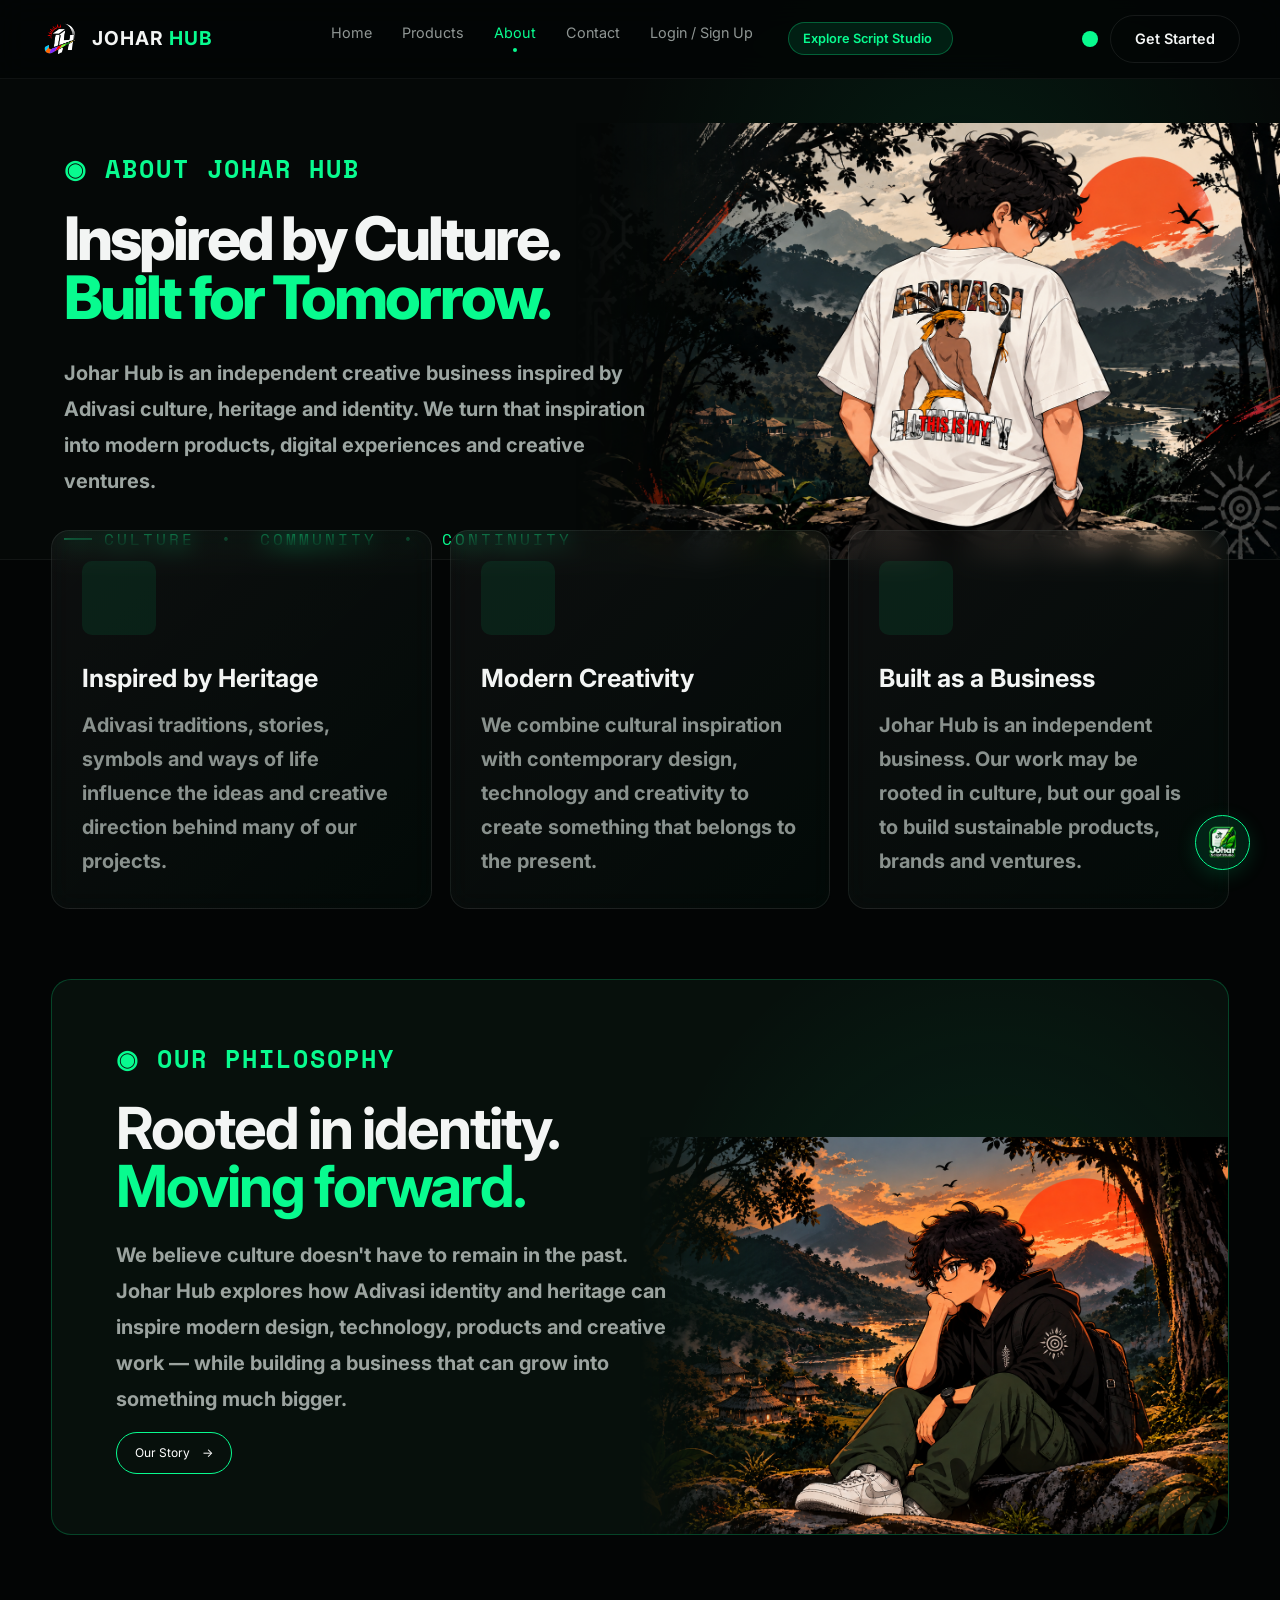
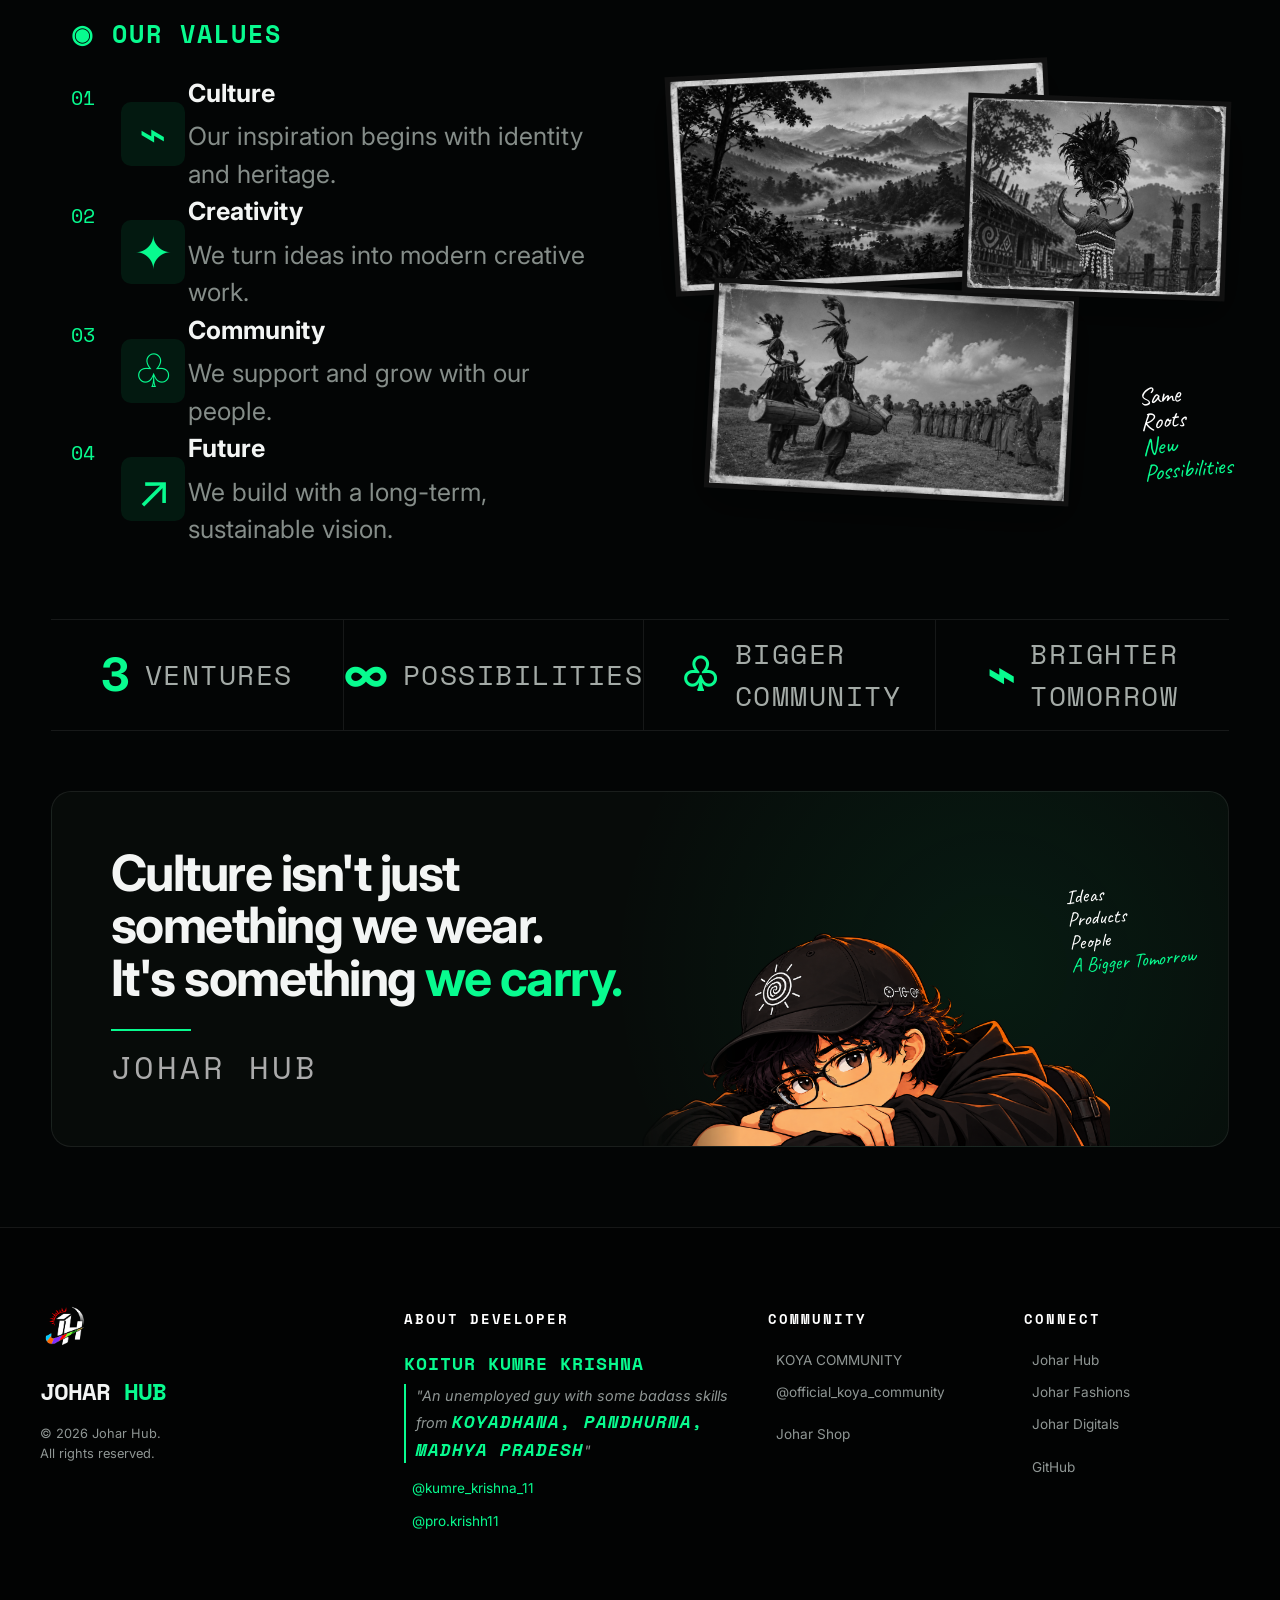
==== commit c231b201: "Update website" ====
--- a/about.html
+++ b/about.html
@@ -62,7 +62,7 @@
             <i class="ri-search-line icon-btn"></i>
             <div class="cart-wrapper icon-btn">
                 <i class="ri-shopping-cart-2-line"></i>
-                <span class="cart-badge">3</span>
+                <span class="cart-badge"></span>
             </div>
             
             <a href="auth.html" id="loginBtn" class="btn btn-outline">Get Started</a>
@@ -164,7 +164,7 @@
             <div class="value-item">
                 <span class="value-number">01</span>
                 <div class="value-icon">⌁</div>
-                <div>
+                <div class="value-text">
                     <h3>Culture</h3>
                     <p>Our inspiration begins with identity and heritage.</p>
                 </div>
@@ -172,7 +172,7 @@
             <div class="value-item">
                 <span class="value-number">02</span>
                 <div class="value-icon">✦</div>
-                <div>
+                <div class="value-text">
                     <h3>Creativity</h3>
                     <p>We turn ideas into modern creative work.</p>
                 </div>
@@ -180,7 +180,7 @@
             <div class="value-item">
                 <span class="value-number">03</span>
                 <div class="value-icon">♧</div>
-                <div>
+                <div class="value-text">
                     <h3>Community</h3>
                     <p>We support and grow with our people.</p>
                 </div>
@@ -188,7 +188,7 @@
             <div class="value-item">
                 <span class="value-number">04</span>
                 <div class="value-icon">↗</div>
-                <div>
+                <div class="value-text">
                     <h3>Future</h3>
                     <p>We build with a long-term, sustainable vision.</p>
                 </div>
--- a/css/about.css
+++ b/css/about.css
@@ -17,10 +17,11 @@
     display: inline-block;
     color: #08fb8f;
     font-family: "Space Mono", monospace;
-    font-size: calc(11 * clamp(0px, 100vw, 1200px) / 1200);
+    font-size: calc(25 * clamp(0px, 100vw, 1200px) / 1200);
     font-weight: 700;
     letter-spacing: calc(2 * clamp(0px, 100vw, 1200px) / 1200);
     margin-bottom: calc(22 * clamp(0px, 100vw, 1200px) / 1200);
+    
 }
 
 /* =========================================================
@@ -42,6 +43,7 @@
     position: relative;
     z-index: 3; 
     width: 60%;
+    height: calc(300 * clamp(0px, 100vw, 1200px) / 1200);
     max-width: calc(700 * clamp(0px, 100vw, 1200px) / 1200);
 }
 
@@ -71,7 +73,7 @@
     gap: calc(12 * clamp(0px, 100vw, 1200px) / 1200);
     color: #08fb8f;
     font-family: "Space Mono", monospace;
-    font-size: calc(9 * clamp(0px, 100vw, 1200px) / 1200);
+    font-size: calc(16 * clamp(0px, 100vw, 1200px) / 1200);
     letter-spacing: calc(3 * clamp(0px, 100vw, 1200px) / 1200);
 }
 
@@ -129,8 +131,8 @@
 }
 
 .pillar-icon {
-    width: calc(44 * clamp(0px, 100vw, 1200px) / 1200);
-    height: calc(44 * clamp(0px, 100vw, 1200px) / 1200);
+    width: calc(74 * clamp(0px, 100vw, 1200px) / 1200);
+    height: calc(74 * clamp(0px, 100vw, 1200px) / 1200);
     display: flex;
     align-items: center;
     justify-content: center;
@@ -138,18 +140,18 @@
     margin-bottom: calc(25 * clamp(0px, 100vw, 1200px) / 1200);
     color: #08fb8f;
     background: rgba(8,251,143,0.08);
-    font-size: calc(22 * clamp(0px, 100vw, 1200px) / 1200);
+    font-size: calc(32 * clamp(0px, 100vw, 1200px) / 1200);
 }
 
 .pillar-card h4 {
     margin: 0 0 calc(10 * clamp(0px, 100vw, 1200px) / 1200);
-    font-size: calc(20 * clamp(0px, 100vw, 1200px) / 1200);
+    font-size: calc(25 * clamp(0px, 100vw, 1200px) / 1200);
 }
 
 .pillar-card h5 {
     margin: 0;
     color: #89918d;
-    font-size: calc(15 * clamp(0px, 100vw, 1200px) / 1200);
+    font-size: calc(20 * clamp(0px, 100vw, 1200px) / 1200);
     line-height: 1.7;
 }
 
@@ -192,7 +194,7 @@
 .philosophy-content h4 {
     max-width: calc(600 * clamp(0px, 100vw, 1200px) / 1200);
     color: #9ba39f;
-    font-size: calc(14 * clamp(0px, 100vw, 1200px) / 1200);
+    font-size: calc(20 * clamp(0px, 100vw, 1200px) / 1200);
     line-height: 1.8;
 }
 
@@ -267,30 +269,30 @@
     padding-top: calc(8 * clamp(0px, 100vw, 1200px) / 1200);
     color: #08fb8f;
     font-family: "Space Mono", monospace;
-    font-size: calc(10 * clamp(0px, 100vw, 1200px) / 1200);
+    font-size: calc(20 * clamp(0px, 100vw, 1200px) / 1200);
 }
 
 .value-icon {
-    width: calc(46 * clamp(0px, 100vw, 1200px) / 1200);
-    height: calc(46 * clamp(0px, 100vw, 1200px) / 1200);
+    width: calc(64 * clamp(0px, 100vw, 1200px) / 1200);
+    height: calc(64 * clamp(0px, 100vw, 1200px) / 1200);
     display: flex;
     align-items: center;
     justify-content: center;
     border-radius: calc(10 * clamp(0px, 100vw, 1200px) / 1200);
     color: #08fb8f;
     background: rgba(8,251,143,0.08);
-    font-size: calc(22 * clamp(0px, 100vw, 1200px) / 1200);
+    font-size: calc(46 * clamp(0px, 100vw, 1200px) / 1200);
 }
 
 .value-item h3 {
     margin: 0 0 calc(6 * clamp(0px, 100vw, 1200px) / 1200);
-    font-size: calc(16 * clamp(0px, 100vw, 1200px) / 1200);
+    font-size: calc(25 * clamp(0px, 100vw, 1200px) / 1200);
 }
 
 .value-item p {
     margin: 0;
     color: #858d89;
-    font-size: calc(12 * clamp(0px, 100vw, 1200px) / 1200);
+    font-size: calc(25 * clamp(0px, 100vw, 1200px) / 1200);
 }
 
 .values-gallery {
@@ -375,14 +377,14 @@
 
 .stat-item strong {
     color: #08fb8f;
-    font-size: calc(32 * clamp(0px, 100vw, 1200px) / 1200);
+    font-size: calc(46 * clamp(0px, 100vw, 1200px) / 1200);
     font-weight: 700;
 }
 
 .stat-item span {
     color: #a4aba7;
     font-family: "Space Mono", monospace;
-    font-size: calc(9 * clamp(0px, 100vw, 1200px) / 1200);
+    font-size: calc(28 * clamp(0px, 100vw, 1200px) / 1200);
     letter-spacing: calc(1.5 * clamp(0px, 100vw, 1200px) / 1200);
 }
 
@@ -429,7 +431,7 @@
     margin-top: calc(12 * clamp(0px, 100vw, 1200px) / 1200);
     color: #aaa;
     font-family: "Space Mono", monospace;
-    font-size: calc(8 * clamp(0px, 100vw, 1200px) / 1200);
+    font-size: calc(32 * clamp(0px, 100vw, 1200px) / 1200);
     letter-spacing: calc(3 * clamp(0px, 100vw, 1200px) / 1200);
 }
 
@@ -471,7 +473,8 @@
     color: #08fb8f;
 }
 
-@media (max-width: 1280px){
+
+@media (max-width: 992px){
 
     .about-hero-image img {
     width: 170%;
@@ -489,46 +492,22 @@
     
 }
 
-@media (max-width: 1024px){
-
-    .about-hero-image img {
-    width: 170%;
-    height: 170%;
-    object-fit: contain;
-    object-position: right bottom;
-}
-
-.philosophy-image img {
-    width: 170%;
-    height: 170%;
-    object-fit: contain;
-    object-position: right bottom;
-}
-    
-}
-
-@media (max-width: 992px){
-
-    .about-hero-image img {
-    width: 170%;
-    height: 170%;
-    object-fit: contain;
-    object-position: right bottom;
-}
-
-.philosophy-image img {
-    width: 170%;
-    height: 170%;
-    object-fit: contain;
-    object-position: right bottom;
-}
-    
-}
-
 @media (max-width: 768px){
    main {
-        padding-top: 120px;
+        padding-top: 60px;
    }
+
+   .about-hero h2 {
+    margin: 0;
+    font-size: calc(40 * clamp(0px, 100vw, 1200px) / 1200); 
+    line-height: 0.98;
+    letter-spacing: calc(-3 * clamp(0px, 100vw, 1200px) / 1200);
+    font-weight: 800;
+}
+
+.about-hero h2 span {
+    color: #08fb8f;
+}
 
     .about-hero-image img {
     width: 150%;
@@ -538,8 +517,8 @@
 }
 
 .philosophy-image img {
-    width: 170%;
-    height: 170%;
+    width: 200%;
+    height: 200%;
     object-fit: contain;
     object-position: right bottom;
 }
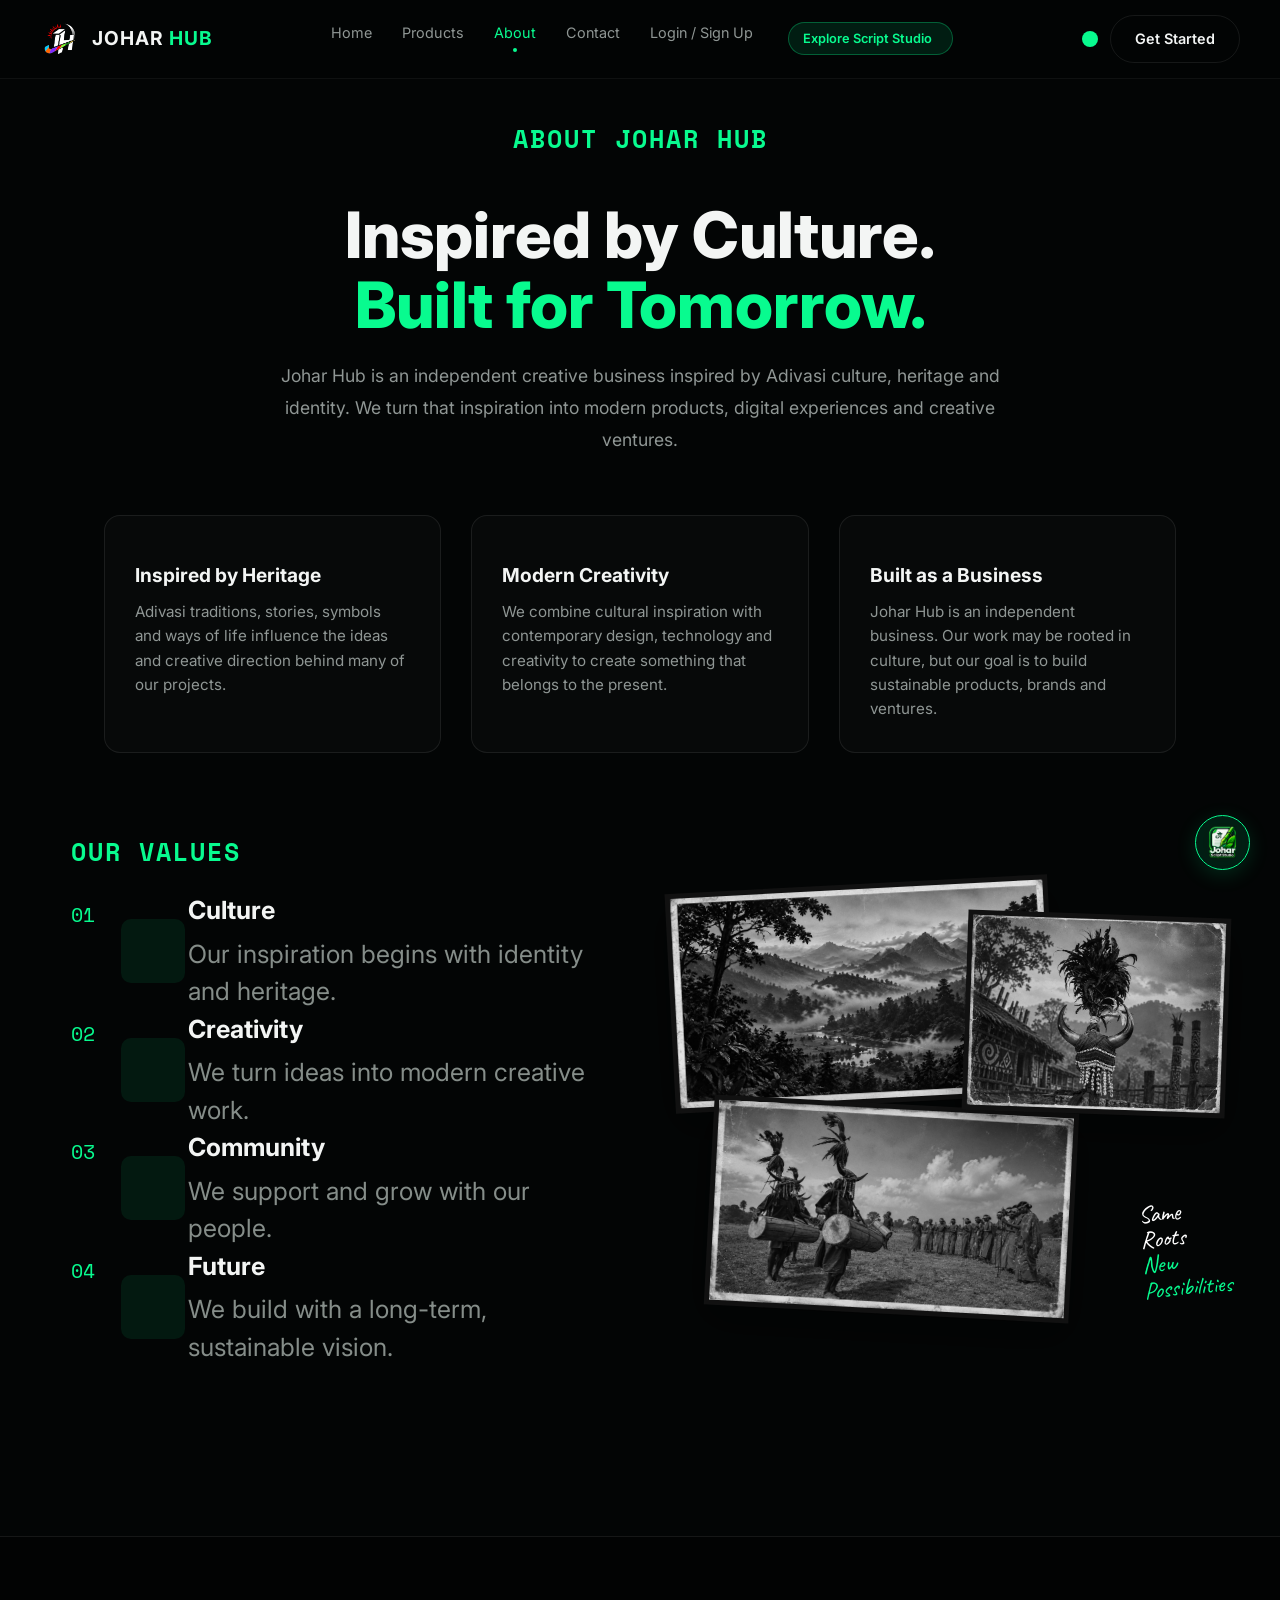
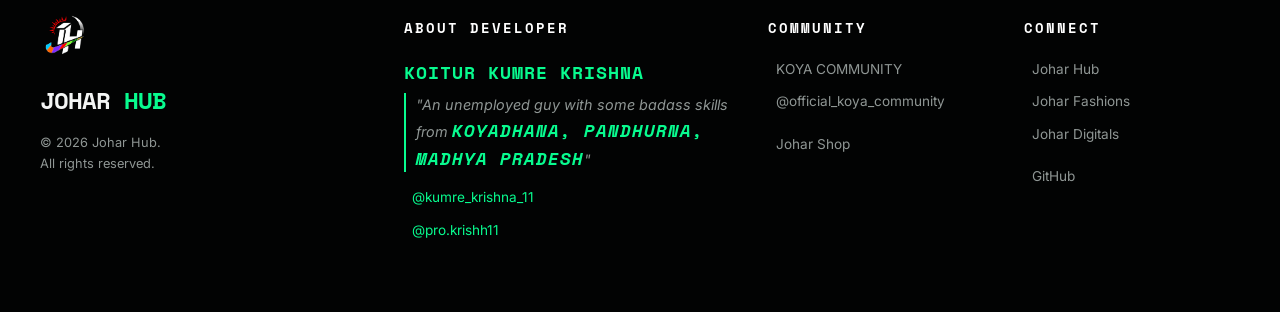
==== commit bcba630e: "Update website" ====
--- a/about.html
+++ b/about.html
@@ -1,262 +1,156 @@
-<!DOCTYPE html>
-<html lang="en">
-<head>
-    <meta charset="UTF-8">
-    <meta name="viewport" content="width=device-width, initial-scale=1.0">
-    <title>About & Support | Johar Hub</title>
-    <link rel="preconnect" href="https://fonts.googleapis.com">
-    <link rel="preconnect" href="https://fonts.gstatic.com" crossorigin>
-    <link href="https://fonts.googleapis.com/css2?family=Inter:wght@400;500;600;700;800&family=Space+Mono:wght@400;700&family=Caveat:wght@600&display=swap" rel="stylesheet">
-    <link href="https://cdn.jsdelivr.net/npm/remixicon@3.5.0/fonts/remixicon.css" rel="stylesheet">
-    <link rel="stylesheet" href="css/style.css">
-    <link rel="stylesheet" href="css/about.css">
-</head>
-<body>
-
-   <header class="header">
-        <div class="header-brand" href="#">
-            <div><img src="assets/logos/JH-Logo-White.png" class="mini-logo"></div>
-            <span style="font-weight: bold;">JOHAR <b>HUB</b></span>
-        </div>
-        
-        <nav class="header-nav" id="navMenu">
-            <!-- Mobile Profile Block -->
-            <div id="mobileAuthBlock" class="mobile-user-profile" style="display: none; flex-direction: column; gap: 10px;">
-                <div style="display: flex; align-items: center; gap: 15px;">
-                    <img src="" id="mobilePfp" class="user-pfp" alt="User" style="width: 45px; height: 45px; border-radius: 50%;">
-                    <div class="user-info" style="text-align: left;">
-                        <h4 id="mobileUserName" style="margin: 0; color: var(--green);">Loading...</h4>
-                        <p id="mobileEmail" style="font-size: 0.75rem; color: var(--muted); margin: 0;"></p>
-                    </div>
-                </div>
-                
-                <!-- Action Links -->
-                <div style="display: flex; flex-direction: row; gap: 8px; margin-top: 10px; width: 100%;">
-                    <a href="profile.html" class="btn btn-outline" style="flex: 1; height: 40px; display: flex; align-items: center; justify-content: center; font-size: 0.8rem; padding: 0 8px; white-space: nowrap;">
-                        <i class="ri-user-settings-line"></i> Manage
-                    </a>
-                    <a href="profile.html#my-orders" class="btn btn-outline" style="flex: 1; height: 40px; display: flex; align-items: center; justify-content: center; font-size: 0.8rem; padding: 0 8px; white-space: nowrap;">
-                        <i class="ri-box-3-line"></i> Orders
-                    </a>
-                </div>
-
-                <a href="index.html" class="active">Home</a>
-                <a href="products.html">Products</a>
-                <a href="about.html">About</a>
-                <a href="index.html#contact">Contact</a>
-                <a href="auth.html" id="navLoginLink">Login / Sign Up</a>
-                
-                <!-- Naya Script Studio Bubble Capsule -->
-                <a href="https://joharscriptstudio.netlify.app/index.html" class="script-studio-bubble" target="_blank">
-                    Explore Script Studio <i class="ri-arrow-right-up-line"></i>
-                </a>
-
-                <!-- Mobile Logout (As is) -->
-                <a href="#" id="mobileLogoutBtn" style="display: none; color: #ff4444; margin-top: 10px;">
-                    <i class="ri-logout-circle-line"></i> Logout
-                </a>
-            </div>
-        </nav>
-
-        <div class="header-actions">
-            <i class="ri-search-line icon-btn"></i>
-            <div class="cart-wrapper icon-btn">
-                <i class="ri-shopping-cart-2-line"></i>
-                <span class="cart-badge"></span>
-            </div>
-            
-            <a href="auth.html" id="loginBtn" class="btn btn-outline">Get Started</a>
-            
-            <a href="profile.html" id="desktopUserBadge" class="user-badge" style="display: none; align-items: center; gap: 8px;">
-                <img src="" id="desktopPfp" class="user-pfp-small" alt="Profile" style="width: 32px; height: 32px; border-radius: 50%;">
-                <span id="desktopUserName">Profile</span>
-            </a>
-            
-            <i class="ri-menu-line mobile-menu-btn"></i>
-        </div>
-    </header>
-<main>
-    <!-- =========================
-         ABOUT HERO
-    ========================== -->
-    <section class="about-hero">
-
-        <div class="about-hero-content">
-            <span class="about-eyebrow">◉ ABOUT JOHAR HUB</span>
-
-            <h2>
+<!DOCTYPE html> 
+<html lang="en"> 
+<head>     
+    <meta charset="UTF-8">     
+    <meta name="viewport" content="width=device-width, initial-scale=1.0">     
+    <title>About & Support | Johar Hub</title>     
+    <link rel="preconnect" href="https://fonts.googleapis.com">     
+    <link rel="preconnect" href="https://fonts.gstatic.com" crossorigin>     
+    <link href="https://fonts.googleapis.com/css2?family=Inter:wght@400;500;600;700;800&family=Space+Mono:wght@400;700&family=Caveat:wght@600&display=swap" rel="stylesheet">     
+    <link href="https://cdn.jsdelivr.net/npm/remixicon@3.5.0/fonts/remixicon.css" rel="stylesheet">     
+    <link rel="stylesheet" href="css/style.css">     
+    <link rel="stylesheet" href="css/about.css"> 
+</head> 
+<body>    
+    <header class="header">         
+        <div class="header-brand" href="#">             
+            <div><img src="assets/logos/JH-Logo-White.png" class="mini-logo" alt="Johar Hub"></div>             
+            <span style="font-weight: bold;">JOHAR <b>HUB</b></span>         
+        </div>                  
+        <nav class="header-nav" id="navMenu">             
+            <div id="mobileAuthBlock" class="mobile-user-profile" style="display: none; flex-direction: column; gap: 10px;">                 
+                <div style="display: flex; align-items: center; gap: 15px;">                     
+                    <img src="" id="mobilePfp" class="user-pfp" alt="User" style="width: 45px; height: 45px; border-radius: 50%;">                     
+                    <div class="user-info" style="text-align: left;">                         
+                        <h4 id="mobileUserName" style="margin: 0; color: var(--green);">Loading...</h4>                         
+                        <p id="mobileEmail" style="font-size: 0.75rem; color: var(--muted); margin: 0;"></p>                     
+                    </div>                 
+                </div>                                  
+                <div style="display: flex; flex-direction: row; gap: 8px; margin-top: 10px; width: 100%;">                     
+                    <a href="profile.html" class="btn btn-outline" style="flex: 1; height: 40px; display: flex; align-items: center; justify-content: center; font-size: 0.8rem; padding: 0 8px; white-space: nowrap;">                         
+                        <i class="ri-user-settings-line"></i> Manage                     
+                    </a>                     
+                    <a href="profile.html#my-orders" class="btn btn-outline" style="flex: 1; height: 40px; display: flex; align-items: center; justify-content: center; font-size: 0.8rem; padding: 0 8px; white-space: nowrap;">                         
+                        <i class="ri-box-3-line"></i> Orders                     
+                    </a>                 
+                </div>                 
+                <a href="index.html" class="active">Home</a>                 
+                <a href="products.html">Products</a>                 
+                <a href="about.html">About</a>                 
+                <a href="index.html#contact">Contact</a>                 
+                <a href="auth.html" id="navLoginLink">Login / Sign Up</a>                                  
+                <a href="https://joharscriptstudio.netlify.app/index.html" class="script-studio-bubble" target="_blank">                     
+                    Explore Script Studio <i class="ri-arrow-right-up-line"></i>                 
+                </a>                 
+                <a href="#" id="mobileLogoutBtn" style="display: none; color: #ff4444; margin-top: 10px;">                     
+                    <i class="ri-logout-circle-line"></i> Logout                 
+                </a>             
+            </div>         
+        </nav>         
+        <div class="header-actions">             
+            <i class="ri-search-line icon-btn"></i>             
+            <div class="cart-wrapper icon-btn">                 
+                <i class="ri-shopping-cart-2-line"></i>                 
+                <span class="cart-badge"></span>             
+            </div>                          
+            <a href="auth.html" id="loginBtn" class="btn btn-outline">Get Started</a>                          
+            <a href="profile.html" id="desktopUserBadge" class="user-badge" style="display: none; align-items: center; gap: 8px;">                 
+                <img src="" id="desktopPfp" class="user-pfp-small" alt="Profile" style="width: 32px; height: 32px; border-radius: 50%;">                 
+                <span id="desktopUserName">Profile</span>             
+            </a>                          
+            <i class="ri-menu-line mobile-menu-btn"></i>         
+        </div>     
+    </header> 
+
+    <main style="padding-top: 120px; padding-bottom: 60px;">
+        <!-- =========================
+             SIMPLE HERO
+        ========================== -->
+        <section style="text-align: center; max-width: 800px; margin: 0 auto; padding: 0 20px 60px;">
+            <span class="about-eyebrow">ABOUT JOHAR HUB</span>
+            <h1 style="font-size: clamp(2.5rem, 5vw, 4rem); margin: 20px 0; line-height: 1.1; font-weight: 800;">
                 Inspired by Culture.<br>
-                <span>Built for Tomorrow.</span>
-            </h2>
-
-            <h4>
-                Johar Hub is an independent creative business inspired by
-                Adivasi culture, heritage and identity. We turn that inspiration
-                into modern products, digital experiences and creative ventures.
-            </h4>
-
-            <div class="about-divider">
-                <span></span>
-                CULTURE&nbsp;&nbsp;•&nbsp;&nbsp;COMMUNITY&nbsp;&nbsp;•&nbsp;&nbsp;CONTINUITY
-            </div>
-        </div>
-
-        <div class="about-hero-image">
-            <img src="assets/icons/hero-character.png" alt="Johar Hub character wearing Roots T-shirt">
-        </div>
-
-    </section>
-
-    <!-- =========================
-         THREE PILLARS
-    ========================== -->
-    <section class="about-pillars">
-        <article class="pillar-card">
-            <div class="pillar-icon"><i class="ri-ancient-gate-line"></i></div>
-            <h4>Inspired by Heritage</h4>
-            <h5>Adivasi traditions, stories, symbols and ways of life influence the ideas and creative direction behind many of our projects.</h5>
-        </article>
-
-        <article class="pillar-card">
-            <div class="pillar-icon"><i class="ri-palette-line"></i></div>
-            <h4>Modern Creativity</h4>
-            <h5>We combine cultural inspiration with contemporary design, technology and creativity to create something that belongs to the present.</h5>
-        </article>
-
-        <article class="pillar-card">
-            <div class="pillar-icon"><i class="ri-rocket-line"></i></div>
-            <h4>Built as a Business</h4>
-            <h5>Johar Hub is an independent business. Our work may be rooted in culture, but our goal is to build sustainable products, brands and ventures.</h5>
-        </article>
-    </section>
-
-    <!-- =========================
-         PHILOSOPHY
-    ========================== -->
-    <section class="about-philosophy">
-        <div class="philosophy-content">
-            <span class="about-eyebrow">◉ OUR PHILOSOPHY</span>
-            <h2>
-                Rooted in identity.<span>
-                Moving forward. </span>
-            </h2>
-            <h4>
-                We believe culture doesn't have to remain in the past. Johar Hub
-                explores how Adivasi identity and heritage can inspire modern
-                design, technology, products and creative work — while building
-                a business that can grow into something much bigger.
-            </h4>
-            <a href="#" class="story-button">
-                Our Story <span>→</span>
-            </a>
-        </div>
-        <div class="philosophy-image">
-            <img src="assets/icons/philosophy-character.png" alt="Johar Hub character sitting">
-        </div>
-    </section>
-
-    <!-- =========================
-         OUR VALUES
-    ========================== -->
-    <section class="about-values">
-        <div class="values-list">
-            <span class="about-eyebrow">◉ OUR VALUES</span>
-            <div class="value-item">
-                <span class="value-number">01</span>
-                <div class="value-icon">⌁</div>
-                <div class="value-text">
-                    <h3>Culture</h3>
-                    <p>Our inspiration begins with identity and heritage.</p>
-                </div>
-            </div>
-            <div class="value-item">
-                <span class="value-number">02</span>
-                <div class="value-icon">✦</div>
-                <div class="value-text">
-                    <h3>Creativity</h3>
-                    <p>We turn ideas into modern creative work.</p>
-                </div>
-            </div>
-            <div class="value-item">
-                <span class="value-number">03</span>
-                <div class="value-icon">♧</div>
-                <div class="value-text">
-                    <h3>Community</h3>
-                    <p>We support and grow with our people.</p>
-                </div>
-            </div>
-            <div class="value-item">
-                <span class="value-number">04</span>
-                <div class="value-icon">↗</div>
-                <div class="value-text">
-                    <h3>Future</h3>
-                    <p>We build with a long-term, sustainable vision.</p>
-                </div>
-            </div>
-        </div>
-
-        <div class="values-gallery">
-            <img class="value-photo value-photo-one" src="assets/icons/mountains.png" alt="Mountain landscape">
-            <img class="value-photo value-photo-two" src="assets/icons/community.png" alt="Community">
-            <img class="value-photo value-photo-three" src="assets/icons/cultural-symbol.png" alt="Cultural symbol">
-            <div class="values-handwriting">
-                Same<br>
-                Roots<br>
-                <span>New<br>Possibilities</span>
-            </div>
-        </div>
-    </section>
-
-    <!-- =========================
-         STATS
-    ========================== -->
-    <section class="about-stats">
-        <div class="stat-item">
-            <strong>3</strong>
-            <span>VENTURES</span>
-        </div>
-        <div class="stat-item">
-            <strong>∞</strong>
-            <span>POSSIBILITIES</span>
-        </div>
-        <div class="stat-item">
-            <strong>♧</strong>
-            <span>BIGGER<br>COMMUNITY</span>
-        </div>
-        <div class="stat-item">
-            <strong>⌁</strong>
-            <span>BRIGHTER<br>TOMORROW</span>
-        </div>
-    </section>
-
-    <!-- =========================
-         FINAL BRAND BANNER
-    ========================== -->
-    <section class="about-final">
-        <div class="final-content">
-            <h2>
-                Culture isn't just<br>
-                something we wear.<br>
-                It's something <span>we carry.</span>
-            </h2>
-            <div class="final-line"></div>
-            <small>JOHAR HUB</small>
-        </div>
-        <div class="final-character">
-            <img src="assets/icons/final-character.png" alt="Johar Hub character wearing black hoodie and cap">
-        </div>
-        <div class="final-notes">
-            Ideas<br>
-            Products<br>
-            People<br>
-            <span>A Bigger Tomorrow</span>
-        </div>
-    </section>
+                <span style="color: var(--green);">Built for Tomorrow.</span>
+            </h1>
+            <p style="color: var(--muted); font-size: 1.1rem; line-height: 1.8;">
+                Johar Hub is an independent creative business inspired by Adivasi culture, heritage and identity. We turn that inspiration into modern products, digital experiences and creative ventures.
+            </p>
+        </section>
+
+        <!-- =========================
+             THREE PILLARS (Clean Grid)
+        ========================== -->
+        <section style="display: grid; grid-template-columns: repeat(auto-fit, minmax(280px, 1fr)); gap: 30px; max-width: 1200px; margin: 0 auto; padding: 0 5% 80px;">
+            <article class="glass-panel" style="padding: 30px; text-align: left; border: 1px solid var(--glass-border); border-radius: 16px; background: rgba(255,255,255,0.02);">
+                <div style="color: var(--green); font-size: 2rem; margin-bottom: 15px;"><i class="ri-ancient-gate-line"></i></div>
+                <h4 style="font-size: 1.2rem; margin-bottom: 10px;">Inspired by Heritage</h4>
+                <p style="color: var(--muted); font-size: 0.95rem; line-height: 1.6;">Adivasi traditions, stories, symbols and ways of life influence the ideas and creative direction behind many of our projects.</p>
+            </article>
+            <article class="glass-panel" style="padding: 30px; text-align: left; border: 1px solid var(--glass-border); border-radius: 16px; background: rgba(255,255,255,0.02);">
+                <div style="color: var(--green); font-size: 2rem; margin-bottom: 15px;"><i class="ri-palette-line"></i></div>
+                <h4 style="font-size: 1.2rem; margin-bottom: 10px;">Modern Creativity</h4>
+                <p style="color: var(--muted); font-size: 0.95rem; line-height: 1.6;">We combine cultural inspiration with contemporary design, technology and creativity to create something that belongs to the present.</p>
+            </article>
+            <article class="glass-panel" style="padding: 30px; text-align: left; border: 1px solid var(--glass-border); border-radius: 16px; background: rgba(255,255,255,0.02);">
+                <div style="color: var(--green); font-size: 2rem; margin-bottom: 15px;"><i class="ri-rocket-line"></i></div>
+                <h4 style="font-size: 1.2rem; margin-bottom: 10px;">Built as a Business</h4>
+                <p style="color: var(--muted); font-size: 0.95rem; line-height: 1.6;">Johar Hub is an independent business. Our work may be rooted in culture, but our goal is to build sustainable products, brands and ventures.</p>
+            </article>
+        </section>
+
+        <!-- =========================
+             OUR VALUES & COMMUNITY
+        ========================== -->
+        <section class="about-values">
+            <div class="values-list">
+                <span class="about-eyebrow">OUR VALUES</span>
+                <div class="value-item">
+                    <span class="value-number">01</span>
+                    <div class="value-icon"> </div>
+                    <div class="value-text">
+                        <h3>Culture</h3>
+                        <p>Our inspiration begins with identity and heritage.</p>
+                    </div>
+                </div>
+                <div class="value-item">
+                    <span class="value-number">02</span>
+                    <div class="value-icon"> </div>
+                    <div class="value-text">
+                        <h3>Creativity</h3>
+                        <p>We turn ideas into modern creative work.</p>
+                    </div>
+                </div>
+                <div class="value-item">
+                    <span class="value-number">03</span>
+                    <div class="value-icon"> </div>
+                    <div class="value-text">
+                        <h3>Community</h3>
+                        <p>We support and grow with our people.</p>
+                    </div>
+                </div>
+                <div class="value-item">
+                    <span class="value-number">04</span>
+                    <div class="value-icon"> </div>
+                    <div class="value-text">
+                        <h3>Future</h3>
+                        <p>We build with a long-term, sustainable vision.</p>
+                    </div>
+                </div>
+            </div>
+            <div class="values-gallery">
+                <img class="value-photo value-photo-one" src="assets/icons/mountains.png" alt="Mountain landscape">
+                <img class="value-photo value-photo-two" src="assets/icons/community.png" alt="Community">
+                <img class="value-photo value-photo-three" src="assets/icons/cultural-symbol.png" alt="Cultural symbol">
+                <div class="values-handwriting">
+                    Same<br>Roots<br><span>New<br>Possibilities</span>
+                </div>
+            </div>
+        </section>
+    </main>
 
     <a href="https://joharscriptstudio.netlify.app/index.html" class="floating-jss" target="_blank" title="Explore Johar Script Studio">
         <img src="assets/logos/JSS-Logo.png" alt="JSS Icon" class="jss-custom-img">
     </a>
-</main>
 
     <!-- ========================= PROFESSIONAL FOOTER ========================= -->
     <footer class="footer-area">
@@ -285,7 +179,7 @@
                 <a href="https://instagram.com/official_koya_community" target="_blank" class="footer-link">
                     <i class="ri-instagram-line" style="font-size: 1.2rem;"></i> @official_koya_community
                 </a>
-                <a href="#products" class="footer-link" style="margin-top: 10px;">
+                <a href="products.html" class="footer-link" style="margin-top: 10px;">
                     <i class="ri-shopping-bag-line" style="font-size: 1.2rem;"></i> Johar Shop
                 </a>
             </div>
@@ -308,5 +202,5 @@
     </footer>
     <script src="js/script.js"></script>
     <script type="module" src="js/ui.js"></script>
-</body>
-</html>
+</body> 
+</html>
--- a/css/style.css
+++ b/css/style.css
@@ -204,11 +204,6 @@
 .center-col { border-left: 1px solid var(--glass-border); border-right: 1px solid var(--glass-border); background: rgba(0,0,0,0.2); }
 .v-icon { width: 55px; height: 55px; border-radius: 16px; display: flex; align-items: center; justify-content: center; font-family: var(--font-mono); font-size: 1.2rem; font-weight: bold; margin-bottom: 20px; }
 
-.venture-col h3 { font-family: var(--font-mono); font-size: 0.85rem; letter-spacing: 2px; margin-bottom: 10px; }
-.venture-col p { color: var(--muted); font-size: 0.75rem; line-height: 1.6; margin-bottom: 20px; flex-grow: 1; }
-.status { padding: 6px 12px; border-radius: 4px; font-family: var(--font-mono); font-size: 0.65rem; display: inline-flex; align-items: center; gap: 5px; letter-spacing: 1px; }
-.status.available { background: var(--green); color: var(--black); }
-.status.coming { background: rgba(255, 255, 255, 0.05); color: var(--muted); }
 
 /* =========================================
    PRODUCTS SECTION
@@ -680,6 +675,110 @@
         .product-info .price { font-size: 1.8rem; color: var(--green); font-family: var(--font-mono); margin-bottom: 30px; }
         .product-info p { color: var(--muted); line-height: 1.8; margin-bottom: 40px; }
 
+/* =========================================
+   CUSTOM POP-UP SYSTEM
+========================================= */
+.custom-popup-overlay {
+    position: fixed;
+    top: 0; left: 0; width: 100%; height: 100%;
+    background: rgba(0, 0, 0, 0.8);
+    backdrop-filter: blur(8px);
+    -webkit-backdrop-filter: blur(8px);
+    z-index: 10000;
+    display: flex;
+    align-items: center;
+    justify-content: center;
+    opacity: 0;
+    visibility: hidden;
+    transition: 0.3s ease;
+}
+
+.custom-popup-overlay.active {
+    opacity: 1;
+    visibility: visible;
+}
+
+.custom-popup-box {
+    background: #070c0a;
+    border: 1px solid var(--green-border);
+    border-radius: 20px;
+    padding: 40px 30px;
+    max-width: 380px;
+    width: 90%;
+    text-align: center;
+    transform: translateY(30px) scale(0.95);
+    transition: 0.4s cubic-bezier(0.175, 0.885, 0.32, 1.275);
+    box-shadow: 0 20px 50px rgba(0,0,0,0.6), inset 0 0 20px rgba(8,251,143,0.05);
+    position: relative;
+}
+
+.custom-popup-overlay.active .custom-popup-box {
+    transform: translateY(0) scale(1);
+}
+
+.custom-popup-img {
+    width: 140px;
+    height: 140px;
+    object-fit: contain;
+    margin: 0 auto 20px;
+    filter: drop-shadow(0 10px 15px rgba(8,251,143,0.2));
+}
+
+.custom-popup-title {
+    color: var(--text);
+    font-size: 1.5rem;
+    margin-bottom: 12px;
+    letter-spacing: -0.5px;
+}
+
+.custom-popup-msg {
+    color: var(--muted);
+    font-size: 0.95rem;
+    margin-bottom: 30px;
+    line-height: 1.6;
+}
+
+.custom-popup-btn {
+    display: flex;
+    align-items: center;
+    justify-content: center;
+    gap: 8px;
+    background: var(--green);
+    color: #031009;
+    padding: 14px 30px;
+    border-radius: 12px;
+    font-weight: 700;
+    text-decoration: none;
+    transition: 0.3s;
+    width: 100%;
+}
+
+.custom-popup-btn:hover {
+    box-shadow: 0 8px 25px rgba(8, 251, 143, 0.3);
+    transform: translateY(-2px);
+}
+
+.custom-popup-close {
+    position: absolute;
+    top: 15px;
+    right: 15px;
+    color: var(--muted);
+    font-size: 1.5rem;
+    cursor: pointer;
+    transition: 0.3s;
+    width: 35px;
+    height: 35px;
+    display: flex;
+    align-items: center;
+    justify-content: center;
+    border-radius: 50%;
+    background: rgba(255,255,255,0.05);
+}
+
+.custom-popup-close:hover {
+    color: #ff5555;
+    background: rgba(255,85,85,0.1);
+}
 
 /* =========================================
    MOBILE RESPONSIVENESS (Exact Match)
@@ -1093,14 +1192,6 @@
         display: none;
     } 
     
-    .footer-area { padding: 60px 20px 40px; }
-    .footer-grid { grid-template-columns: 1fr; gap: 40px; text-align: center; }
-    .footer-col { align-items: center; }
-    .dev-desc { border-left: none; border-bottom: 2px solid var(--green); padding-left: 0; padding-bottom: 10px; }
-    .dev-desc span{ color: var(--green); font-family: var(--font-mono); font-weight: bold; font-size: 1.1rem; text-transform: uppercase; letter-spacing: 1px;
-    }
-    .footer-link:hover { transform: translateY(-3px); }
-
     #loginBtn {
         display: none !important;
     }
@@ -1123,6 +1214,79 @@
     }
 
     .product-view-container { grid-template-columns: 1fr; padding: 100px 15px 40px; }
+
+   .footer-area {
+        padding: 55px 20px 40px;
+        margin-top: 30px;
+        width: 100%;
+        overflow: hidden;
+    }
+
+    .footer-grid {
+        width: 100%;
+        grid-template-columns: 1fr;
+        gap: 40px;
+    }
+
+    .footer-col {
+        width: 100%;
+        max-width: 100%;
+        min-width: 0;
+    }
+
+    .footer-logo {
+        width: 45px;
+        height: 45px;
+    }
+
+    .footer-brand-name {
+        font-size: 1.35rem;
+    }
+
+    .copyright {
+        font-size: 0.75rem;
+        max-width: 100%;
+    }
+
+    .footer-heading {
+        font-size: 0.8rem;
+        margin-bottom: 15px;
+    }
+
+    .dev-name {
+        font-size: 0.95rem;
+        max-width: 100%;
+        overflow-wrap: anywhere;
+    }
+
+    .dev-desc {
+        font-size: 0.8rem;
+        max-width: 100%;
+        overflow-wrap: anywhere;
+    }
+
+    .footer-link {
+        font-size: 0.8rem;
+        max-width: 100%;
+        overflow-wrap: anywhere;
+    }
+
+    .social-icons {
+        flex-wrap: wrap;
+        gap: 10px;
+    }
+
+    .social-icons a {
+        width: 42px;
+        height: 42px;
+        font-size: 1.15rem;
+    }
+
+    /* Prevent long content from creating horizontal overflow */
+    .footer-area * {
+        max-width: 100%;
+    }
+
 }
 /* Hide mobile profile block and logout button on desktop/tablet */
 @media (min-width: 901px) {
@@ -1131,3 +1295,205 @@
         display: none !important;
     }
 }
+
+
+/* =========================================
+   STRICT 16:9 HERO OVERRIDES (ALL SCREENS)
+========================================= */
+.hero-section {
+    position: relative;
+    width: 100%;
+    aspect-ratio: 16 / 9 !important;
+    height: auto !important;
+    min-height: unset !important;
+    margin-top: 70px; /* Fixed header ke neeche se start hoga */
+    display: flex;
+    align-items: center;
+    justify-content: center;
+    overflow: hidden;
+    background: var(--black);
+}
+
+/* Background Slider Images Crossfade + Zoom Effect */
+.hero-bg-wrapper img.hero-bg-slide {
+    position: absolute;
+    top: 0;
+    left: 0;
+    width: 100%;
+    height: 100%;
+    object-fit: cover;
+    object-position: center;
+    opacity: 0;
+    transform: scale(1.04);
+    transition: opacity 0.9s ease-in-out, transform 1.2s ease-out;
+    pointer-events: none;
+}
+
+.hero-bg-wrapper img.hero-bg-slide.active {
+    opacity: 1;
+    transform: scale(1);
+}
+
+/* 16:9 Fluid Content Wrapper */
+.hero-content-wrapper {
+    position: relative;
+    z-index: 3;
+    display: flex;
+    align-items: center;
+    width: 100%;
+    height: 100%;
+    max-width: 1600px;
+    margin: 0 auto;
+    padding: 4% 5% !important;
+}
+
+/* Left Sidebar scaled to 16:9 */
+.hero-sidebar {
+    position: relative !important;
+    left: auto !important;
+    top: auto !important;
+    transform: none !important;
+    width: clamp(24px, 3.5vw, 55px);
+    height: 65%;
+    display: flex;
+    flex-direction: column;
+    justify-content: center;
+    align-items: center;
+    gap: clamp(6px, 1.2vw, 16px);
+    font-size: clamp(0.55rem, 0.9vw, 0.85rem);
+    padding-top: 0 !important;
+    margin-right: clamp(10px, 2.5vw, 40px);
+}
+
+.hero-sidebar .line {
+    width: 1px;
+    flex-grow: 1;
+    max-height: clamp(25px, 6vw, 80px);
+    background: var(--glass-border);
+}
+
+/* Main Content Area */
+.hero-main {
+    flex: 1;
+    height: 100%;
+    display: flex;
+    flex-direction: column;
+    justify-content: center;
+    position: relative;
+}
+
+.hero-top {
+    display: flex !important;
+    flex-direction: row !important;
+    justify-content: space-between;
+    align-items: center !important;
+    width: 100%;
+    height: auto !important;
+    margin: auto 0;
+}
+
+.hero-text-slider {
+    flex: 1;
+    max-width: 62%;
+    margin-top: 0 !important;
+    padding-left: 0 !important;
+    text-align: left !important;
+}
+
+/* Fluid Typography according to 16:9 box */
+.hero-text .eyebrow {
+    font-size: clamp(0.45rem, 0.85vw, 0.85rem) !important;
+    letter-spacing: clamp(1.5px, 0.3vw, 4px) !important;
+    margin-bottom: clamp(4px, 1vw, 14px) !important;
+}
+
+.hero-title {
+    font-size: clamp(1.35rem, 5.2vw, 5.5rem) !important;
+    line-height: 1.05 !important;
+    letter-spacing: clamp(-0.5px, -0.15vw, -2px) !important;
+    margin-bottom: clamp(4px, 1vw, 15px) !important;
+}
+
+.hero-subtitle {
+    font-size: clamp(0.65rem, 1.4vw, 1.4rem) !important;
+    margin-bottom: clamp(4px, 1vw, 14px) !important;
+}
+
+.hero-desc {
+    font-size: clamp(0.5rem, 0.95vw, 0.95rem) !important;
+    line-height: 1.5 !important;
+    margin-bottom: clamp(8px, 2vw, 28px) !important;
+    padding: 0 !important;
+    display: -webkit-box;
+    -webkit-line-clamp: 2;
+    line-clamp: 2;
+    -webkit-box-orient: vertical;
+    overflow: hidden;
+}
+
+.hero-buttons {
+    justify-content: flex-start !important;
+    gap: clamp(8px, 1.5vw, 20px) !important;
+}
+
+.hero-buttons .btn {
+    padding: clamp(5px, 0.9vw, 12px) clamp(10px, 1.8vw, 24px) !important;
+    font-size: clamp(0.5rem, 0.9vw, 0.9rem) !important;
+}
+
+/* Floating Right Tags inside 16:9 */
+.hero-tags {
+    position: relative !important;
+    top: auto !important;
+    right: auto !important;
+    width: 35% !important;
+    height: clamp(90px, 22vw, 320px) !important;
+    display: flex;
+    flex-direction: column;
+    justify-content: space-between;
+    align-items: flex-end;
+}
+
+.tag-rooted {
+    position: relative !important;
+    top: auto !important;
+    right: auto !important;
+    text-align: right !important;
+    font-size: clamp(0.42rem, 0.7vw, 0.7rem) !important;
+}
+
+.tag-signature {
+    position: relative !important;
+    top: auto !important;
+    right: auto !important;
+    bottom: auto !important;
+    font-size: clamp(0.9rem, 2.5vw, 2.6rem) !important;
+    transform: rotate(-8deg) !important;
+    margin-bottom: 0 !important;
+}
+
+/* Bottom Dots inside 16:9 */
+.hero-bottom {
+    position: absolute !important;
+    bottom: 0 !important;
+    left: 0 !important;
+    right: 0 !important;
+    width: 100% !important;
+    display: flex;
+    justify-content: center !important;
+    align-items: center;
+}
+
+.hero-dots {
+    margin-bottom: 0 !important;
+    gap: clamp(5px, 0.8vw, 10px) !important;
+}
+
+.hero-dots span {
+    width: clamp(5px, 0.6vw, 8px) !important;
+    height: clamp(5px, 0.6vw, 8px) !important;
+}
+
+.hero-dots span.active {
+    width: clamp(14px, 1.8vw, 24px) !important;
+}
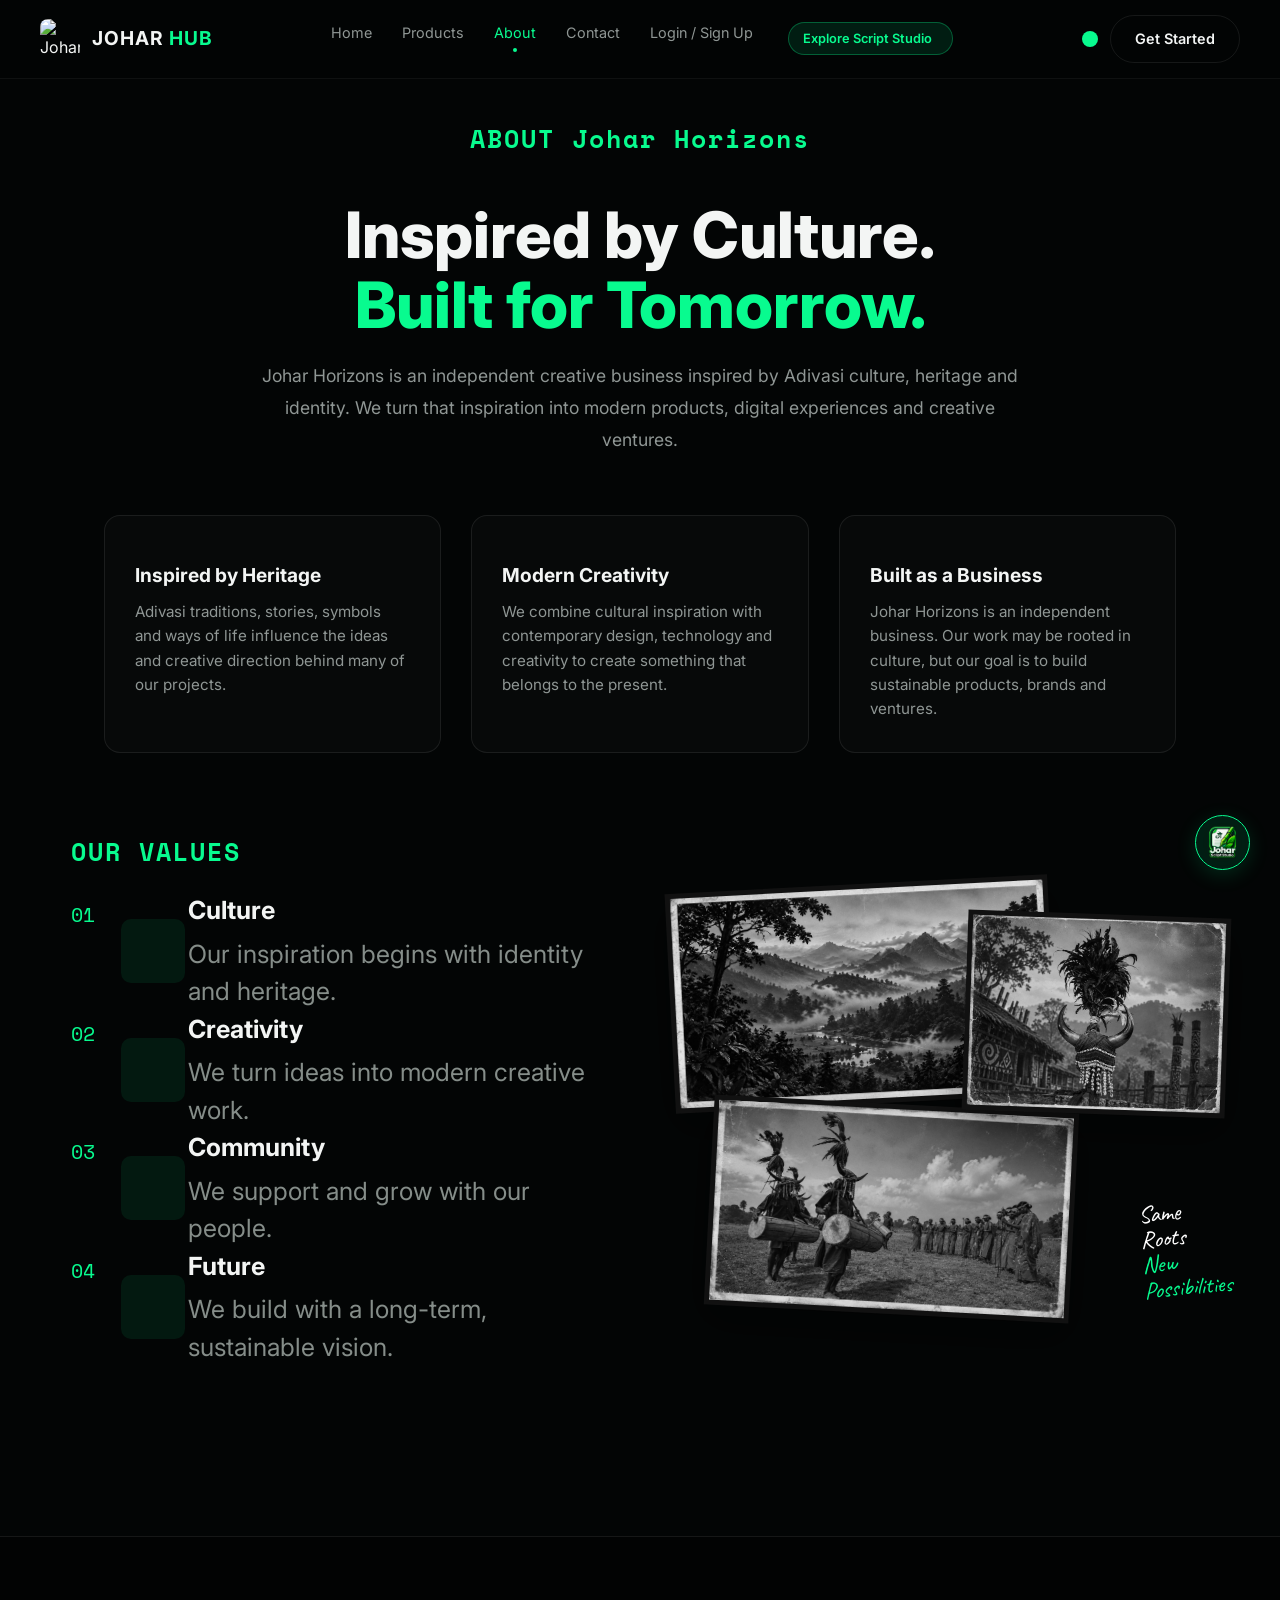
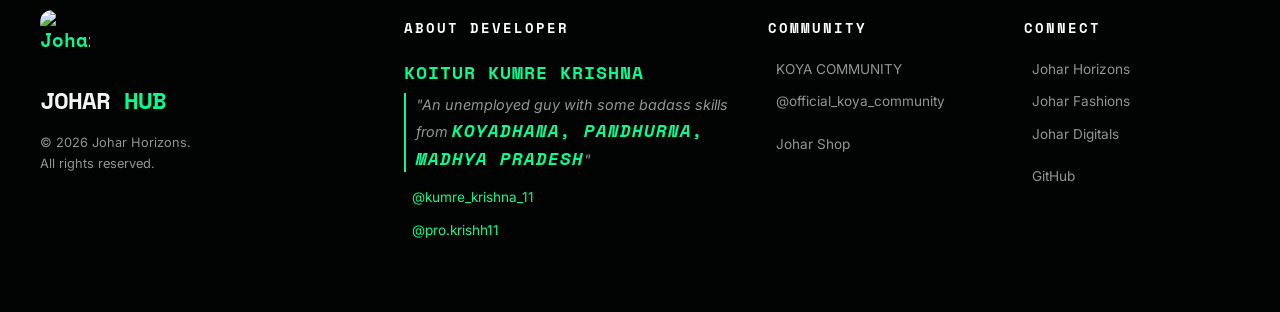
==== commit 82c46134: "Update website" ====
--- a/about.html
+++ b/about.html
@@ -3,7 +3,7 @@
 <head>     
     <meta charset="UTF-8">     
     <meta name="viewport" content="width=device-width, initial-scale=1.0">     
-    <title>About & Support | Johar Hub</title>     
+    <title>About & Support | Johar Horizons</title>     
     <link rel="preconnect" href="https://fonts.googleapis.com">     
     <link rel="preconnect" href="https://fonts.gstatic.com" crossorigin>     
     <link href="https://fonts.googleapis.com/css2?family=Inter:wght@400;500;600;700;800&family=Space+Mono:wght@400;700&family=Caveat:wght@600&display=swap" rel="stylesheet">     
@@ -14,7 +14,7 @@
 <body>    
     <header class="header">         
         <div class="header-brand" href="#">             
-            <div><img src="assets/logos/JH-Logo-White.png" class="mini-logo" alt="Johar Hub"></div>             
+            <div><img src="assets/logos/JH-Logo-V2-White.png.png" class="mini-logo" alt="Johar Horizons"></div>             
             <span style="font-weight: bold;">JOHAR <b>HUB</b></span>         
         </div>                  
         <nav class="header-nav" id="navMenu">             
@@ -67,13 +67,13 @@
              SIMPLE HERO
         ========================== -->
         <section style="text-align: center; max-width: 800px; margin: 0 auto; padding: 0 20px 60px;">
-            <span class="about-eyebrow">ABOUT JOHAR HUB</span>
+            <span class="about-eyebrow">ABOUT Johar Horizons</span>
             <h1 style="font-size: clamp(2.5rem, 5vw, 4rem); margin: 20px 0; line-height: 1.1; font-weight: 800;">
                 Inspired by Culture.<br>
                 <span style="color: var(--green);">Built for Tomorrow.</span>
             </h1>
             <p style="color: var(--muted); font-size: 1.1rem; line-height: 1.8;">
-                Johar Hub is an independent creative business inspired by Adivasi culture, heritage and identity. We turn that inspiration into modern products, digital experiences and creative ventures.
+                Johar Horizons is an independent creative business inspired by Adivasi culture, heritage and identity. We turn that inspiration into modern products, digital experiences and creative ventures.
             </p>
         </section>
 
@@ -94,7 +94,7 @@
             <article class="glass-panel" style="padding: 30px; text-align: left; border: 1px solid var(--glass-border); border-radius: 16px; background: rgba(255,255,255,0.02);">
                 <div style="color: var(--green); font-size: 2rem; margin-bottom: 15px;"><i class="ri-rocket-line"></i></div>
                 <h4 style="font-size: 1.2rem; margin-bottom: 10px;">Built as a Business</h4>
-                <p style="color: var(--muted); font-size: 0.95rem; line-height: 1.6;">Johar Hub is an independent business. Our work may be rooted in culture, but our goal is to build sustainable products, brands and ventures.</p>
+                <p style="color: var(--muted); font-size: 0.95rem; line-height: 1.6;">Johar Horizons is an independent business. Our work may be rooted in culture, but our goal is to build sustainable products, brands and ventures.</p>
             </article>
         </section>
 
@@ -156,9 +156,9 @@
     <footer class="footer-area">
         <div class="footer-grid">
             <div class="footer-col brand-col">
-                <div class="footer-logo"><img src="assets/logos/JH-Logo-White.png" class="footer-logo" alt="Johar Hub Logo"></div>
+                <div class="footer-logo"><img src="assets/logos/JH-Logo-V2-White.png.png" class="footer-logo" alt="Johar Horizons Logo"></div>
                 <h2 class="footer-brand-name">JOHAR <span>HUB</span></h2>
-                <p class="copyright">&copy; 2026 Johar Hub.<br>All rights reserved.</p>
+                <p class="copyright">&copy; 2026 Johar Horizons.<br>All rights reserved.</p>
             </div>
             <div class="footer-col dev-col">
                 <h3 class="footer-heading">About Developer</h3>
@@ -186,7 +186,7 @@
             <div class="footer-col links-col">
                 <h3 class="footer-heading">Connect</h3>
                 <a href="https://instagram.com/joharhub.in" target="_blank" class="footer-link">
-                    <i class="ri-instagram-line" style="font-size: 1.2rem;"></i> Johar Hub
+                    <i class="ri-instagram-line" style="font-size: 1.2rem;"></i> Johar Horizons
                 </a>
                 <a href="https://instagram.com/johar.fashions_" target="_blank" class="footer-link">
                     <i class="ri-instagram-line" style="font-size: 1.2rem;"></i> Johar Fashions
--- a/css/style.css
+++ b/css/style.css
@@ -471,7 +471,7 @@
 
 
 /* =========================================
-   JOHAR HUB — ABOUT SECTION
+   Johar Horizons — ABOUT SECTION
    ========================================= */
 
 .jh-about {
--- a/css/about.css
+++ b/css/about.css
@@ -1,5 +1,5 @@
 /* =========================================================
-   JOHAR HUB — ABOUT PAGE (TRUE FLUID POSTER MODE)
+   Johar Horizons — ABOUT PAGE (TRUE FLUID POSTER MODE)
 ========================================================= */
 
 .about-page {
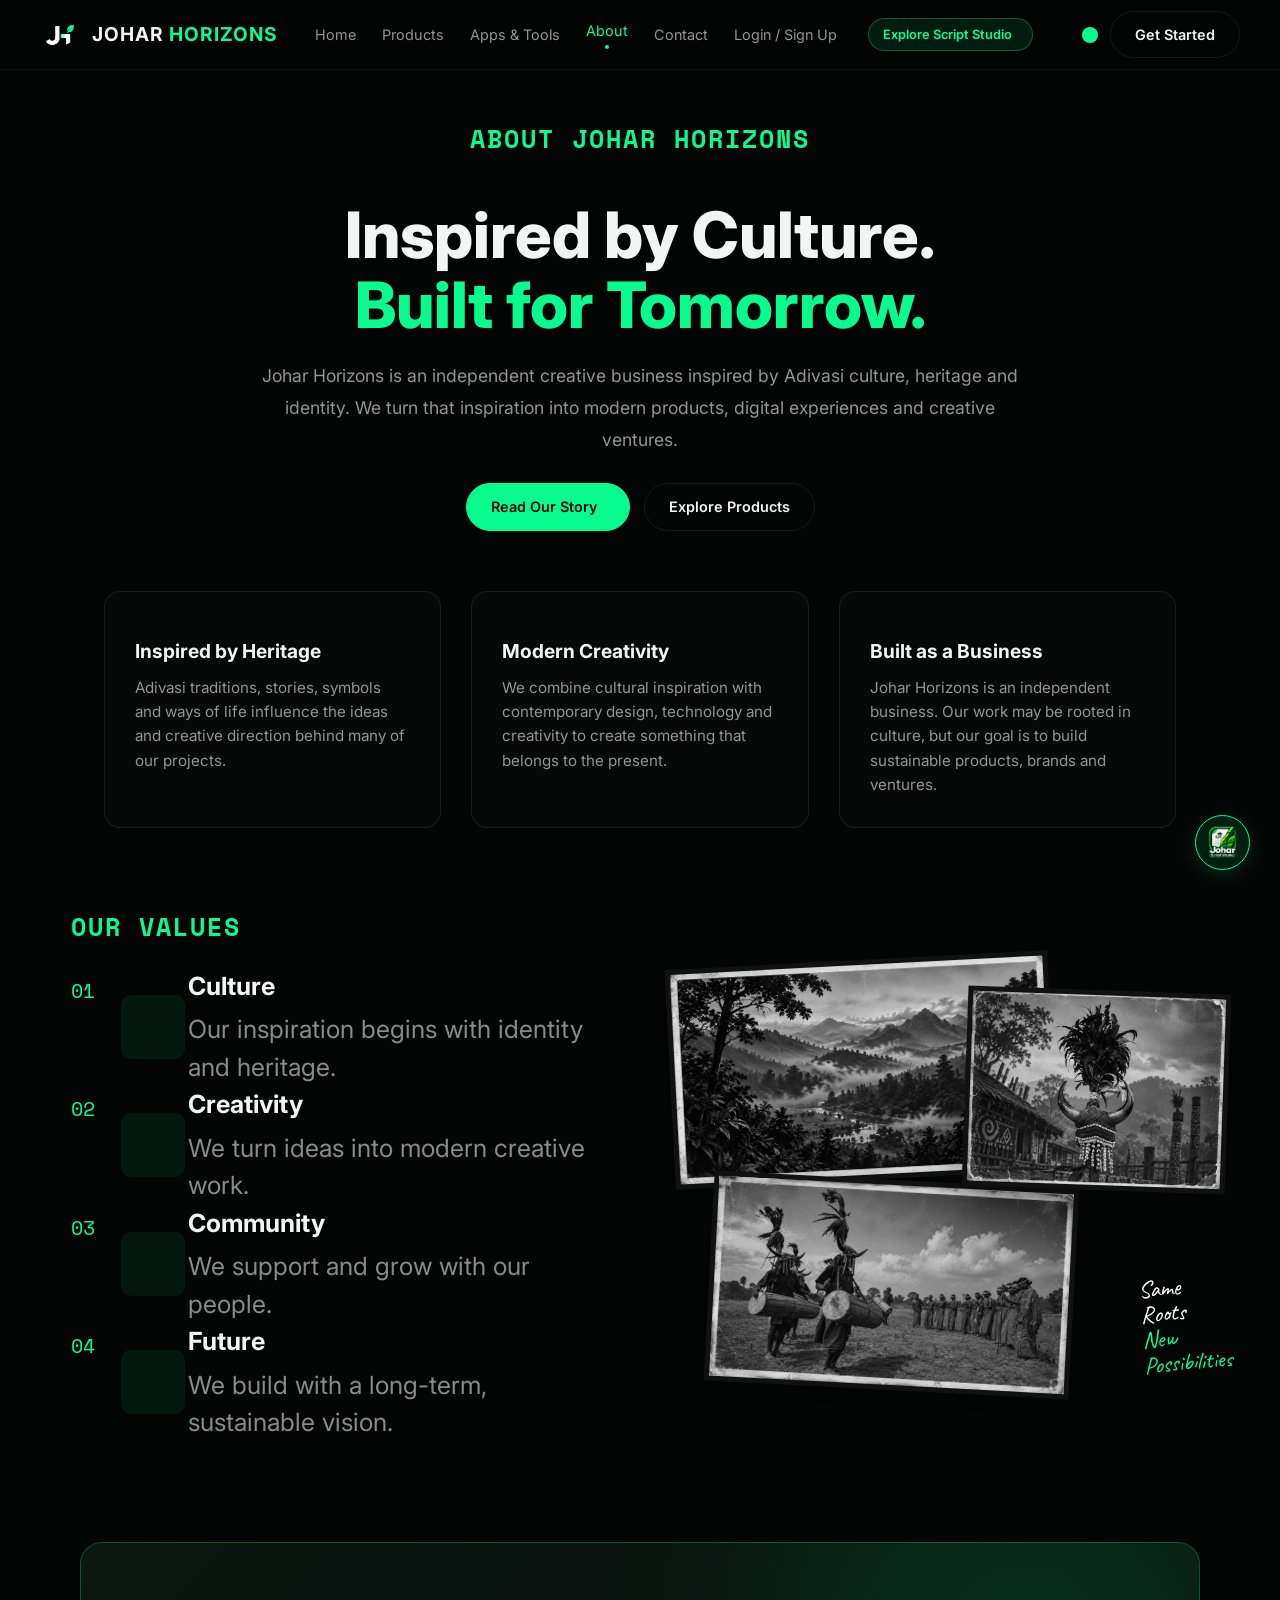
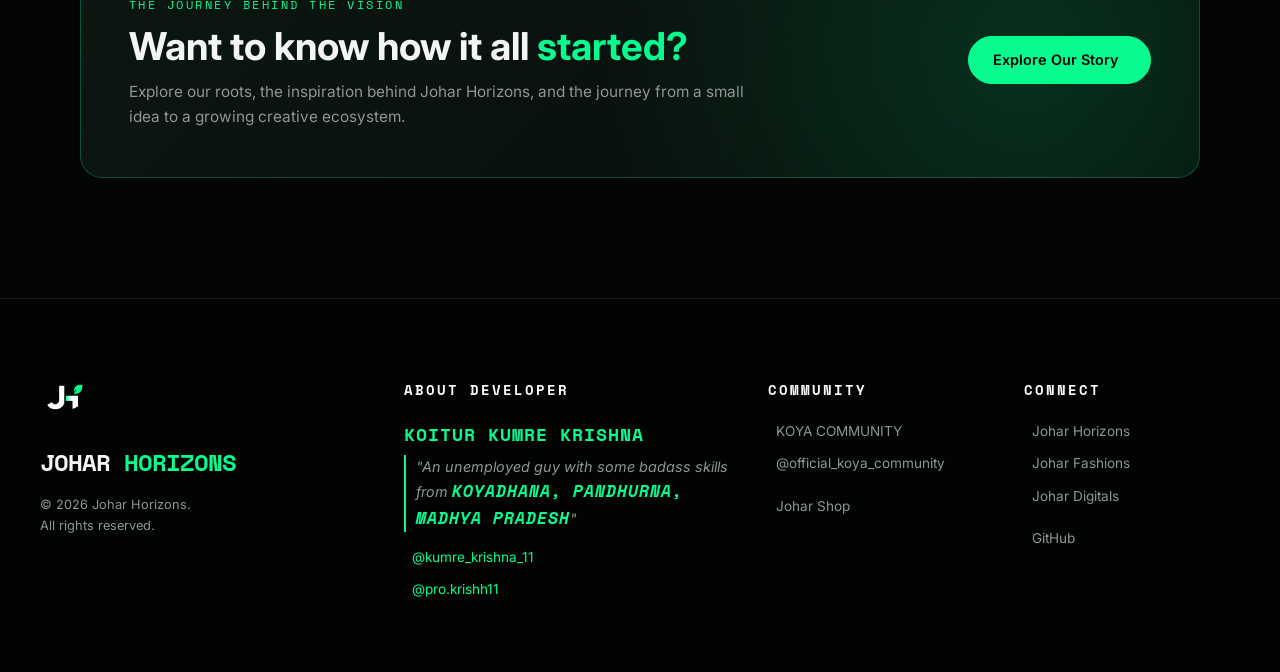
==== commit ee0ddae7: "Update website" ====
--- a/about.html
+++ b/about.html
@@ -1,73 +1,160 @@
-<!DOCTYPE html> 
-<html lang="en"> 
-<head>     
-    <meta charset="UTF-8">     
-    <meta name="viewport" content="width=device-width, initial-scale=1.0">     
-    <title>About & Support | Johar Horizons</title>     
-    <link rel="preconnect" href="https://fonts.googleapis.com">     
-    <link rel="preconnect" href="https://fonts.gstatic.com" crossorigin>     
-    <link href="https://fonts.googleapis.com/css2?family=Inter:wght@400;500;600;700;800&family=Space+Mono:wght@400;700&family=Caveat:wght@600&display=swap" rel="stylesheet">     
-    <link href="https://cdn.jsdelivr.net/npm/remixicon@3.5.0/fonts/remixicon.css" rel="stylesheet">     
-    <link rel="stylesheet" href="css/style.css">     
-    <link rel="stylesheet" href="css/about.css"> 
-</head> 
-<body>    
-    <header class="header">         
-        <div class="header-brand" href="#">             
-            <div><img src="assets/logos/JH-Logo-V2-White.png.png" class="mini-logo" alt="Johar Horizons"></div>             
-            <span style="font-weight: bold;">JOHAR <b>HUB</b></span>         
-        </div>                  
-        <nav class="header-nav" id="navMenu">             
-            <div id="mobileAuthBlock" class="mobile-user-profile" style="display: none; flex-direction: column; gap: 10px;">                 
-                <div style="display: flex; align-items: center; gap: 15px;">                     
-                    <img src="" id="mobilePfp" class="user-pfp" alt="User" style="width: 45px; height: 45px; border-radius: 50%;">                     
-                    <div class="user-info" style="text-align: left;">                         
-                        <h4 id="mobileUserName" style="margin: 0; color: var(--green);">Loading...</h4>                         
-                        <p id="mobileEmail" style="font-size: 0.75rem; color: var(--muted); margin: 0;"></p>                     
-                    </div>                 
-                </div>                                  
-                <div style="display: flex; flex-direction: row; gap: 8px; margin-top: 10px; width: 100%;">                     
-                    <a href="profile.html" class="btn btn-outline" style="flex: 1; height: 40px; display: flex; align-items: center; justify-content: center; font-size: 0.8rem; padding: 0 8px; white-space: nowrap;">                         
-                        <i class="ri-user-settings-line"></i> Manage                     
-                    </a>                     
-                    <a href="profile.html#my-orders" class="btn btn-outline" style="flex: 1; height: 40px; display: flex; align-items: center; justify-content: center; font-size: 0.8rem; padding: 0 8px; white-space: nowrap;">                         
-                        <i class="ri-box-3-line"></i> Orders                     
-                    </a>                 
-                </div>                 
-                <a href="index.html" class="active">Home</a>                 
-                <a href="products.html">Products</a>                 
-                <a href="about.html">About</a>                 
-                <a href="index.html#contact">Contact</a>                 
-                <a href="auth.html" id="navLoginLink">Login / Sign Up</a>                                  
-                <a href="https://joharscriptstudio.netlify.app/index.html" class="script-studio-bubble" target="_blank">                     
-                    Explore Script Studio <i class="ri-arrow-right-up-line"></i>                 
-                </a>                 
-                <a href="#" id="mobileLogoutBtn" style="display: none; color: #ff4444; margin-top: 10px;">                     
-                    <i class="ri-logout-circle-line"></i> Logout                 
-                </a>             
-            </div>         
-        </nav>         
-        <div class="header-actions">             
-            <i class="ri-search-line icon-btn"></i>             
-            <div class="cart-wrapper icon-btn">                 
-                <i class="ri-shopping-cart-2-line"></i>                 
-                <span class="cart-badge"></span>             
-            </div>                          
-            <a href="auth.html" id="loginBtn" class="btn btn-outline">Get Started</a>                          
-            <a href="profile.html" id="desktopUserBadge" class="user-badge" style="display: none; align-items: center; gap: 8px;">                 
-                <img src="" id="desktopPfp" class="user-pfp-small" alt="Profile" style="width: 32px; height: 32px; border-radius: 50%;">                 
-                <span id="desktopUserName">Profile</span>             
-            </a>                          
-            <i class="ri-menu-line mobile-menu-btn"></i>         
-        </div>     
-    </header> 
+<!DOCTYPE html>
+<html lang="en">
+<head>
+    <meta charset="UTF-8">
+    <meta name="viewport" content="width=device-width, initial-scale=1.0">
+    <title>About & Support | Johar Horizons</title>
+    <link rel="preconnect" href="https://fonts.googleapis.com">
+    <link rel="preconnect" href="https://fonts.gstatic.com" crossorigin>
+    <link href="https://fonts.googleapis.com/css2?family=Inter:wght@400;500;600;700;800&family=Space+Mono:wght@400;700&family=Caveat:wght@600&display=swap" rel="stylesheet">
+    <link href="https://cdn.jsdelivr.net/npm/remixicon@3.5.0/fonts/remixicon.css" rel="stylesheet">
+    <link rel="stylesheet" href="css/style.css">
+    <link rel="stylesheet" href="css/about.css">
+    <style>
+        .about-hero-actions {
+            display: flex;
+            justify-content: center;
+            align-items: center;
+            gap: 14px;
+            flex-wrap: wrap;
+            margin-top: 28px;
+        }
+
+        .story-nav-banner {
+            max-width: 1120px;
+            margin: 30px auto 20px;
+            padding: clamp(28px, 4vw, 48px);
+            border-radius: 22px;
+            background:
+                radial-gradient(circle at 85% 50%, rgba(8, 251, 143, 0.14), transparent 45%),
+                linear-gradient(135deg, rgba(14, 28, 22, 0.8), rgba(7, 14, 11, 0.92));
+            border: 1px solid rgba(8, 251, 143, 0.25);
+            backdrop-filter: blur(14px);
+            -webkit-backdrop-filter: blur(14px);
+            display: flex;
+            align-items: center;
+            justify-content: space-between;
+            gap: 24px;
+            flex-wrap: wrap;
+        }
+
+        .story-nav-content {
+            max-width: 620px;
+        }
+
+        .story-nav-content span {
+            display: inline-block;
+            font-family: var(--font-mono);
+            font-size: 0.78rem;
+            letter-spacing: 0.2em;
+            color: var(--green);
+            margin-bottom: 10px;
+        }
+
+        .story-nav-content h2 {
+            font-size: clamp(1.6rem, 3.2vw, 2.4rem);
+            line-height: 1.15;
+            margin-bottom: 10px;
+        }
+
+        .story-nav-content h2 b {
+            color: var(--green);
+        }
+
+        .story-nav-content p {
+            color: var(--muted);
+            font-size: 0.96rem;
+            line-height: 1.65;
+        }
+
+        .story-nav-wrap {
+            padding: 0 5%;
+        }
+
+        @media (max-width: 640px) {
+            .story-nav-banner {
+                flex-direction: column;
+                align-items: flex-start;
+            }
+            .story-nav-banner .btn {
+                width: 100%;
+            }
+        }
+    </style>
+</head>
+<body>
+    <header class="header">
+        <a class="header-brand" href="index.html">
+            <div><img src="assets/logos/JH-Logo-V2-White.png" class="mini-logo" alt="Johar Horizons Logo"></div>
+            <span style="font-weight: bold;">JOHAR <b>HORIZONS</b></span>
+        </a>
+
+        <nav class="header-nav" id="navMenu">
+            <!-- Mobile Profile Block -->
+            <div id="mobileAuthBlock" class="mobile-user-profile" style="display: none; flex-direction: column; gap: 10px;">
+                <div style="display: flex; align-items: center; gap: 15px;">
+                    <img src="" id="mobilePfp" class="user-pfp" alt="User" style="width: 45px; height: 45px; border-radius: 50%;">
+                    <div class="user-info" style="text-align: left;">
+                        <h4 id="mobileUserName" style="margin: 0; color: var(--green);">Loading...</h4>
+                        <p id="mobileEmail" style="font-size: 0.75rem; color: var(--muted); margin: 0;"></p>
+                    </div>
+                </div>
+
+                <!-- Action Links -->
+                <div style="display: flex; flex-direction: row; gap: 8px; margin-top: 10px; width: 100%;">
+                    <a href="profile.html" class="btn btn-outline" style="flex: 1; height: 40px; display: flex; align-items: center; justify-content: center; font-size: 0.8rem; padding: 0 8px; white-space: nowrap;">
+                        <i class="ri-user-settings-line"></i> Manage
+                    </a>
+                    <a href="profile.html#my-orders" class="btn btn-outline" style="flex: 1; height: 40px; display: flex; align-items: center; justify-content: center; font-size: 0.8rem; padding: 0 8px; white-space: nowrap;">
+                        <i class="ri-box-3-line"></i> Orders
+                    </a>
+                </div>
+            </div>
+
+            <a href="index.html">Home</a>
+            <a href="products.html">Products</a>
+            <a href="labs.html" class="nav-link menu-item">Apps &amp; Tools</a>
+            <a href="about.html" class="active">About</a>
+            <a href="index.html#contact">Contact</a>
+            <a href="auth.html" id="navLoginLink">Login / Sign Up</a>
+
+            <!-- Script Studio Bubble Capsule -->
+            <a href="https://joharscriptstudio.netlify.app/index.html" class="script-studio-bubble" target="_blank">
+                Explore Script Studio <i class="ri-arrow-right-up-line"></i>
+            </a>
+
+            <!-- Mobile Logout -->
+            <a href="#" id="mobileLogoutBtn" style="display: none; color: #ff4444; margin-top: 10px;">
+                <i class="ri-logout-circle-line"></i> Logout
+            </a>
+        </nav>
+
+        <div class="header-actions">
+            <i class="ri-search-line icon-btn"></i>
+            <div class="cart-wrapper icon-btn">
+                <i class="ri-shopping-cart-2-line"></i>
+                <span class="cart-badge"></span>
+            </div>
+
+            <!-- Get Started Button Linked to auth.html -->
+            <a href="auth.html" id="loginBtn" class="btn btn-outline">Get Started</a>
+
+            <!-- Desktop User Badge (Hidden by default) -->
+            <a href="profile.html" id="desktopUserBadge" class="user-badge" style="display: none; align-items: center; gap: 8px;">
+                <img src="" id="desktopPfp" class="user-pfp-small" alt="Profile" style="width: 32px; height: 32px; border-radius: 50%;">
+                <span id="desktopUserName">Profile</span>
+            </a>
+
+            <i class="ri-menu-line mobile-menu-btn"></i>
+        </div>
+    </header>
 
     <main style="padding-top: 120px; padding-bottom: 60px;">
         <!-- =========================
              SIMPLE HERO
         ========================== -->
         <section style="text-align: center; max-width: 800px; margin: 0 auto; padding: 0 20px 60px;">
-            <span class="about-eyebrow">ABOUT Johar Horizons</span>
+            <span class="about-eyebrow">ABOUT JOHAR HORIZONS</span>
             <h1 style="font-size: clamp(2.5rem, 5vw, 4rem); margin: 20px 0; line-height: 1.1; font-weight: 800;">
                 Inspired by Culture.<br>
                 <span style="color: var(--green);">Built for Tomorrow.</span>
@@ -75,6 +162,14 @@
             <p style="color: var(--muted); font-size: 1.1rem; line-height: 1.8;">
                 Johar Horizons is an independent creative business inspired by Adivasi culture, heritage and identity. We turn that inspiration into modern products, digital experiences and creative ventures.
             </p>
+            <div class="about-hero-actions">
+                <a href="our-story.html" class="btn btn-primary">
+                    Read Our Story <i class="ri-arrow-right-line"></i>
+                </a>
+                <a href="products.html" class="btn btn-outline">
+                    Explore Products
+                </a>
+            </div>
         </section>
 
         <!-- =========================
@@ -146,6 +241,24 @@
                 </div>
             </div>
         </section>
+
+        <!-- =========================
+             OUR STORY NAVIGATION BANNER
+        ========================== -->
+        <div class="story-nav-wrap">
+            <section class="story-nav-banner">
+                <div class="story-nav-content">
+                    <span>THE JOURNEY BEHIND THE VISION</span>
+                    <h2>Want to know how it all <b>started?</b></h2>
+                    <p>
+                        Explore our roots, the inspiration behind Johar Horizons, and the journey from a small idea to a growing creative ecosystem.
+                    </p>
+                </div>
+                <a href="our-story.html" class="btn btn-primary">
+                    Explore Our Story <i class="ri-arrow-right-line"></i>
+                </a>
+            </section>
+        </div>
     </main>
 
     <a href="https://joharscriptstudio.netlify.app/index.html" class="floating-jss" target="_blank" title="Explore Johar Script Studio">
@@ -156,8 +269,8 @@
     <footer class="footer-area">
         <div class="footer-grid">
             <div class="footer-col brand-col">
-                <div class="footer-logo"><img src="assets/logos/JH-Logo-V2-White.png.png" class="footer-logo" alt="Johar Horizons Logo"></div>
-                <h2 class="footer-brand-name">JOHAR <span>HUB</span></h2>
+                <div class="footer-logo"><img src="assets/logos/JH-Logo-V2-White.png" class="footer-logo" alt="Johar Horizons Logo"></div>
+                <h2 class="footer-brand-name">JOHAR <span>HORIZONS</span></h2>
                 <p class="copyright">&copy; 2026 Johar Horizons.<br>All rights reserved.</p>
             </div>
             <div class="footer-col dev-col">
@@ -185,7 +298,7 @@
             </div>
             <div class="footer-col links-col">
                 <h3 class="footer-heading">Connect</h3>
-                <a href="https://instagram.com/joharhub.in" target="_blank" class="footer-link">
+                <a href="https://instagram.com/joharHORIZONS.in" target="_blank" class="footer-link">
                     <i class="ri-instagram-line" style="font-size: 1.2rem;"></i> Johar Horizons
                 </a>
                 <a href="https://instagram.com/johar.fashions_" target="_blank" class="footer-link">
@@ -202,5 +315,5 @@
     </footer>
     <script src="js/script.js"></script>
     <script type="module" src="js/ui.js"></script>
-</body> 
+</body>
 </html>
--- a/css/style.css
+++ b/css/style.css
@@ -3,6 +3,7 @@
 ========================================= */
 :root {
     --green: #08fb8f;
+    --green-deep: #05b868;
     --black: #030505;
     --dark: #080b0b;
     --glass: rgba(255, 255, 255, 0.02);
@@ -14,396 +15,168 @@
     --font-mono: 'Space Mono', monospace;
 }
 
-* { margin: 0; padding: 0; box-sizing: border-box; }
-body { background: var(--black); color: var(--text); font-family: var(--font-main); overflow-x: hidden; line-height: 1.5; }
-a { text-decoration: none; color: inherit; }
-
-.bg-glow { position: fixed; pointer-events: none; z-index: -1; filter: blur(150px); opacity: 0.25; border-radius: 50%; }
+* {
+    margin: 0;
+    padding: 0;
+    box-sizing: border-box;
+}
+
+html {
+    scroll-behavior: smooth;
+    scroll-padding-top: 84px;
+}
+
+body {
+    background: var(--black);
+    color: var(--text);
+    font-family: var(--font-main);
+    overflow-x: hidden;
+    line-height: 1.5;
+}
+
+a {
+    text-decoration: none;
+    color: inherit;
+}
+
+.bg-glow {
+    position: fixed;
+    pointer-events: none;
+    z-index: -1;
+    filter: blur(150px);
+    opacity: 0.25;
+    border-radius: 50%;
+}
 .glow-top { width: 400px; height: 400px; background: var(--green); top: -100px; left: -100px; }
 .glow-bottom { width: 400px; height: 400px; background: var(--green); right: -100px; bottom: -100px; }
 
-.btn { display: inline-flex; align-items: center; gap: 8px; padding: 12px 24px; border-radius: 30px; font-size: 0.9rem; font-weight: 600; cursor: pointer; transition: 0.3s ease; }
-.btn-primary { background: var(--green); color: var(--black); border: 1px solid var(--green); }
-.btn-primary:hover { box-shadow: 0 0 15px rgba(8, 251, 143, 0.4); }
-.btn-outline { background: transparent; color: var(--text); border: 1px solid var(--glass-border); }
-.btn-outline:hover { border-color: var(--green); color: var(--green); }
+.btn {
+    display: inline-flex;
+    align-items: center;
+    justify-content: center;
+    gap: 8px;
+    padding: 12px 24px;
+    border-radius: 30px;
+    font-size: 0.9rem;
+    font-weight: 600;
+    cursor: pointer;
+    transition: 0.3s ease;
+}
+
+.btn-primary {
+    background: var(--green);
+    color: var(--black);
+    border: 1px solid var(--green);
+}
+.btn-primary:hover {
+    box-shadow: 0 0 18px rgba(8, 251, 143, 0.4);
+    transform: translateY(-1px);
+}
+
+.btn-outline {
+    background: transparent;
+    color: var(--text);
+    border: 1px solid var(--glass-border);
+}
+.btn-outline:hover {
+    border-color: var(--green);
+    color: var(--green);
+}
 
 /* =========================================
    HEADER (Fixed & Blurred)
 ========================================= */
-.header { 
-    display: flex; 
-    justify-content: space-between; 
-    align-items: center; 
-    padding: 15px 40px; 
-    position: fixed; 
-    top: 0; left: 0;
-    width: 100%; 
-    z-index: 1000; 
-    background: rgba(3, 5, 5, 0.85); 
-    backdrop-filter: blur(15px); 
+.header {
+    display: flex;
+    justify-content: space-between;
+    align-items: center;
+    padding: 15px 40px;
+    position: fixed;
+    top: 0;
+    left: 0;
+    width: 100%;
+    height: 70px;
+    z-index: 1000;
+    background: rgba(3, 5, 5, 0.85);
+    backdrop-filter: blur(15px);
     -webkit-backdrop-filter: blur(15px);
-    border-bottom: 1px solid rgba(255, 255, 255, 0.05); 
-}
-.header-brand { display: flex; align-items: center; gap: 12px; }
-.mini-logo { width: 40px; height: 40px; border: none; border-radius: 8px; display: flex; align-items: center; justify-content: center; }
+    border-bottom: 1px solid rgba(255, 255, 255, 0.05);
+}
+
+.header-brand {
+    display: flex;
+    align-items: center;
+    gap: 12px;
+}
+.mini-logo {
+    width: 40px;
+    height: 40px;
+    border: none;
+    border-radius: 8px;
+    display: flex;
+    align-items: center;
+    justify-content: center;
+    object-fit: contain;
+}
 .header-brand span { font-size: 1.2rem; letter-spacing: 1px; }
 .header-brand b { color: var(--green); }
 
-.header-nav { display: flex; gap: 30px; }
-.header-nav a { font-size: 0.9rem; color: var(--muted); transition: 0.3s; }
-.header-nav a.active, .header-nav a:hover { color: var(--green); }
-.header-nav a.active::after { content: ''; display: block; width: 4px; height: 4px; background: var(--green); border-radius: 50%; margin: 4px auto 0; }
-
-.header-actions { display: flex; align-items: center; gap: 20px; }
-.icon-btn { font-size: 1.2rem; cursor: pointer; transition: 0.3s; }
+.header-nav {
+    display: flex;
+    align-items: center;
+    gap: 26px;
+}
+.header-nav a {
+    font-size: 0.9rem;
+    color: var(--muted);
+    transition: 0.3s;
+}
+.header-nav a.active,
+.header-nav a:hover {
+    color: var(--green);
+}
+.header-nav a.active::after {
+    content: '';
+    display: block;
+    width: 4px;
+    height: 4px;
+    background: var(--green);
+    border-radius: 50%;
+    margin: 4px auto 0;
+}
+
+.header-actions {
+    display: flex;
+    align-items: center;
+    gap: 20px;
+}
+.icon-btn {
+    font-size: 1.2rem;
+    cursor: pointer;
+    transition: 0.3s;
+}
 .icon-btn:hover { color: var(--green); }
+
 .cart-wrapper { position: relative; }
-.cart-badge { position: absolute; top: -8px; right: -8px; background: var(--green); color: var(--black); font-size: 0.6rem; font-weight: bold; width: 16px; height: 16px; display: flex; align-items: center; justify-content: center; border-radius: 50%; }
-.mobile-menu-btn { display: none; font-size: 1.5rem; }
-
-/* =========================================
-   HERO SECTION (16:9 Desktop)
-========================================= */
-.hero-section {
-    position: relative;
-    width: 100%;
-    aspect-ratio: 16 / 9; 
-    min-height: 100vh; 
-    display: flex;
-    align-items: center;
-    justify-content: center;
-    overflow: hidden;
-    background: var(--black);
-}
-
-.hero-bg-wrapper {
+.cart-badge {
     position: absolute;
-    top: 0; left: 0;
-    width: 100%; height: 100%;
-    z-index: 1;
-}
-.hero-bg-wrapper img {
-    width: 100%; height: 100%;
-    object-fit: cover;
-    object-position: center;
-}
-.bg-overlay {
-    position: absolute;
-    top: 0; left: 0;
-    width: 100%; height: 100%;
-    background: linear-gradient(to right, rgba(3,5,5,0.95) 0%, rgba(3,5,5,0.2) 50%, rgba(3,5,5,0.8) 100%);
-    z-index: 2;
-}
-
-.hero-content-wrapper {
-    position: relative;
-    z-index: 3;
-    display: flex;
-    width: 100%;
-    height: 100%;
-    max-width: 1400px;
-    margin: 0 auto;
-    padding: 120px 40px 4% 20px; 
-}
-
-.hero-sidebar {
-    width: 60px;
-    display: flex;
-    flex-direction: column;
-    align-items: center;
-    gap: 15px;
-    font-family: var(--font-mono);
-    font-size: 0.8rem;
-    color: var(--muted);
-    padding-top: 20px;
-}
-.hero-sidebar .active { color: var(--green); }
-.hero-sidebar .line { width: 1px; flex-grow: 1; max-height: 80px; background: var(--glass-border); }
-
-.hero-main { flex: 1; display: flex; flex-direction: column; justify-content: space-between; gap: 20px; }
-.hero-top { display: flex; justify-content: space-between; align-items: flex-start; position: relative; }
-
-/* =========================================
-   HERO TEXT SLIDER ANIMATIONS (Desktop & Mobile)
-========================================= */
-.hero-text-slider {
-    flex: 1;
-    max-width: 650px;
-    display: grid; 
-    grid-template-columns: 1fr;
-    grid-template-rows: 1fr;
-    z-index: 2;
-}
-
-.hero-text.slide {
-    grid-area: 1 / 1 / 2 / 2; 
-    opacity: 0;
-    visibility: hidden;
-    transform: translateY(20px);
-    transition: all 0.8s cubic-bezier(0.4, 0, 0.2, 1);
-    pointer-events: none; 
-}
-
-.hero-text.slide.active {
-    opacity: 1;
-    visibility: visible;
-    transform: translateY(0);
-    pointer-events: auto; 
-}
-
-.hero-text .eyebrow { font-family: var(--font-mono); color: var(--green); letter-spacing: 4px; font-size: 0.8rem; margin-bottom: 15px; text-transform: uppercase; }
-.hero-title { font-size: clamp(3rem, 6vw, 6rem); font-weight: 800; line-height: 1.1; letter-spacing: -2px; margin-bottom: 15px; }
-.hero-title b { color: var(--green); }
-.hero-subtitle { font-size: clamp(1.1rem, 2vw, 1.4rem); font-weight: 400; margin-bottom: 15px; }
-.hero-desc { color: var(--muted); font-size: clamp(0.85rem, 1vw, 0.95rem); line-height: 1.6; margin-bottom: 30px; }
-.hero-buttons { display: flex; gap: 20px; }
-
-/* =========================================
-   HERO CAROUSEL DOTS
-========================================= */
-.hero-dots { 
-    display: flex; 
-    justify-content: center; 
-    gap: 10px; 
-    width: 100%; 
-    margin-bottom: 20px; 
-    z-index: 5;
-}
-.hero-dots span { 
-    width: 8px; 
-    height: 8px; 
-    border-radius: 50%; 
-    background: rgba(255, 255, 255, 0.2); 
-    cursor: pointer; 
-    transition: 0.3s ease; 
-}
-.hero-dots span.active { 
-    background: var(--green); 
-    width: 24px; 
-    border-radius: 4px; 
-}
-
-/* Floating Tags (Desktop) */
-.hero-tags { position: relative; flex: 1; height: 350px; }
-.tag-rooted { position: absolute; top: 0; right: 20px; text-align: right; font-family: var(--font-mono); font-size: 0.65rem; letter-spacing: 2px; color: var(--muted); }
-.tag-rooted .highlight { color: var(--green); margin-top: 5px; }
-.tag-signature { position: absolute; bottom: 0; right: 40px; font-family: 'Caveat', cursive; font-size: 2.5rem; color: rgba(255,255,255,0.8); transform: rotate(-10deg); line-height: 1.1; white-space: nowrap; }
-
-.hero-bottom { display: flex; justify-content: space-between; align-items: flex-end; }
-
-.hero-stats { display: flex; gap: 40px; padding-top: 20px; }
-.stat-box { display: flex; flex-direction: column; align-items: flex-start; gap: 5px; }
-.stat-box h2 { font-size: clamp(1.5rem, 3vw, 2rem); font-weight: 500; }
-.stat-box p { font-family: var(--font-mono); font-size: 0.7rem; color: var(--muted); letter-spacing: 2px; }
-.flex-stat { flex-direction: row; align-items: center; gap: 15px; }
-.flex-stat i { font-size: 2.2rem; color: var(--green); }
-
-.hero-glass-panel { display: grid; grid-template-columns: repeat(3, 1fr); background: var(--glass); border: 1px solid var(--glass-border); border-radius: 20px; backdrop-filter: blur(20px); -webkit-backdrop-filter: blur(20px); width: 65%; }
-.venture-col { padding: 30px 20px; display: flex; flex-direction: column; align-items: center; text-align: center; }
-.center-col { border-left: 1px solid var(--glass-border); border-right: 1px solid var(--glass-border); background: rgba(0,0,0,0.2); }
-.v-icon { width: 55px; height: 55px; border-radius: 16px; display: flex; align-items: center; justify-content: center; font-family: var(--font-mono); font-size: 1.2rem; font-weight: bold; margin-bottom: 20px; }
-
-
-/* =========================================
-   PRODUCTS SECTION
-========================================= */
-.products-section { padding: 60px 40px; max-width: 1400px; margin: 0 auto; }
-.section-header { display: flex; justify-content: space-between; align-items: flex-end; margin-bottom: 40px; }
-.section-label { color: var(--green); font-family: var(--font-mono); font-size: 0.8rem; letter-spacing: 3px; margin-bottom: 10px; }
-.section-header h2 { font-size: 2.5rem; font-weight: 700; }
-.view-all { color: #08fb8f;  font-size: 0.9rem; display: flex; align-items: center; gap: 5px; font-size: 0.9rem; transition: 0.3s; }
-.view-all:hover { color: var(--green); }
-.products-carousel {
-    position: relative;
-    overflow: hidden;
-    width: 100%;
-}
-
-.products-grid {
-    display: flex;
-    gap: 30px;
-    width: max-content;
-    transition: transform 0.65s cubic-bezier(0.4, 0, 0.2, 1);
-    will-change: transform;
-}
-.product-card {
-    padding: 20px;
-    position: relative;
-    border-radius: 16px;
-    transition: 0.35s ease;
-    background:
-        radial-gradient(
-            circle at 15% 20%,
-            rgba(8, 251, 143, 0.22),
-            transparent 38%
-        ),
-        radial-gradient(
-            circle at 85% 35%,
-            rgba(0, 220, 255, 0.16),
-            transparent 40%
-        ),
-        radial-gradient(
-            circle at 50% 100%,
-            rgba(0, 120, 255, 0.13),
-            transparent 45%
-        ),
-        rgba(255, 255, 255, 0.035);
-
-    border: 1px solid rgba(8, 251, 143, 0.15);
-    height: auto;
-    max-width: 300px;
-    min-width: 300px;
-    aspect-ratio: 3/4;
-    overflow: hidden;
-    display: flex;
-    flex-direction: column;
-}
-
-/* Ambient colour layer */
-.product-card::after {
-    content: "";
-    position: absolute;
-    inset: -30%;
-    background:
-        radial-gradient(
-            circle at 20% 30%,
-            rgba(8, 251, 143, 0.25),
-            transparent 30%
-        ),
-        radial-gradient(
-            circle at 80% 30%,
-            rgba(0, 200, 255, 0.18),
-            transparent 30%
-        ),
-        radial-gradient(
-            circle at 50% 80%,
-            rgba(0, 100, 255, 0.14),
-            transparent 35%
-        );
-    filter: blur(35px);
-    opacity: 0.45;
-    pointer-events: none;
-    transition: 0.5s ease;
-}
-
-/* Keep product content above gradient */
-.product-card > * {
-    position: relative;
-    z-index: 1;
-}
-
-.product-card:hover {
-    border-color: rgba(8, 251, 143, 0.5);
-    transform: translateY(-6px);
-
-    box-shadow:
-        0 15px 40px rgba(0, 0, 0, 0.5),
-        0 0 25px rgba(8, 251, 143, 0.12);
-}
-
-.product-card:hover::before {
-    opacity: 0.8;
-    transform: scale(1.08);
-}
-.fav-icon {
-    position: absolute;
-    top: 30px;
-    right: 30px;
-
-    width: 40px;
-    height: 40px;
-
-    display: flex;
-    align-items: center;
-    justify-content: center;
-
-    background: rgba(3, 5, 5, 0.75);
-    backdrop-filter: blur(10px);
-    -webkit-backdrop-filter: blur(10px);
-
-    border: 1px solid rgba(255, 255, 255, 0.15);
-    border-radius: 10px;
-
-    color: #ffffff;
-    font-size: 1.2rem;
-
-    cursor: pointer;
-    z-index: 10;
-
-    transition:
-        background 0.25s ease,
-        border-color 0.25s ease,
-        color 0.25s ease,
-        transform 0.25s ease;
-}
-
-.fav-icon:hover {
-    background: rgba(8, 251, 143, 0.12);
-    border-color: var(--green);
-    color: var(--green);
-    transform: scale(1.08);
-}
-
-.fav-icon:active {
-    transform: scale(0.92);
-}
-
-/* ❤️ Added to wishlist */
-.fav-icon.active {
-    background: rgba(8, 251, 143, 0.12);
-    border-color: var(--green);
-    color: var(--green);
-}
-
-.fav-icon.active i {
-    color: var(--green);
-}
-.product-img { height: 75%; background: linear-gradient(180deg, rgba(255,255,255,0.05) 0%, transparent 100%); border-radius: 12px; margin-bottom: 20px; display: flex; align-items: center; justify-content: center; }
-.product-img img {
-    width: 100%;
-    height: 100%;
-    display: block;
-    object-fit: cover;
-    object-position: center;
-    border-radius: 12px;
-}
-.img-placeholder { font-family: var(--font-mono); color: rgba(255,255,255,0.1); font-size: 2.5rem; }
-.product-details { display: flex; justify-content: space-between; align-items: center; flex-shrink: 0; }
-.product-details h3 { font-size: 1.1rem; font-weight: 500; margin-bottom: 5px; display: -webkit-box;
-    -webkit-line-clamp: 2;
-    line-clamp: 2;
-    -webkit-box-orient: vertical;
-    overflow: hidden;
-    text-overflow: ellipsis; }
-.product-details .price { color: var(--green); font-family: var(--font-mono); font-weight: bold; }
-.cart-add-btn { background: transparent; border: 1px solid rgba(255, 255, 255, 0.2); color: var(--text); width: 40px; height: 40px; border-radius: 8px; cursor: pointer; transition: 0.3s; display: flex; align-items: center; justify-content: center; font-size: 1.2rem; flex-shrink: 0; margin-left: 10px; }
-
-.cart-add-btn:hover { background: var(--green); color: #000; border-color: var(--green); }
-
-/* =========================================
-   PROFESSIONAL FOOTER
-========================================= */
-.footer-area { background: #020303; border-top: 1px solid var(--glass-border); padding: 80px 40px 60px; margin-top: 40px; }
-.footer-grid { max-width: 1400px; margin: 0 auto; display: grid; grid-template-columns: 1.5fr 1.5fr 1fr 1fr; gap: 40px; }
-.footer-col { display: flex; flex-direction: column; align-items: flex-start; }
-.footer-logo { width: 50px; height: 50px; border-radius: 12px; display: flex; align-items: center; justify-content: center; color: var(--green); font-family: var(--font-mono); font-weight: bold; font-size: 1.2rem; margin-bottom: 15px; }
-.footer-brand-name { font-family: var(--font-mono); font-size: 1.5rem; letter-spacing: -1px; margin-bottom: 15px; }
-.footer-brand-name span { color: var(--green); }
-.copyright { color: var(--muted); font-size: 0.8rem; line-height: 1.6; }
-.footer-heading { font-family: var(--font-mono); font-size: 0.9rem; color: #fff; margin-bottom: 20px; letter-spacing: 2px; text-transform: uppercase; }
-.dev-name { color: var(--green); font-family: var(--font-mono); font-weight: bold; font-size: 1.1rem; margin-bottom: 8px; text-transform: uppercase; letter-spacing: 1px; }
-.dev-desc { color: var(--muted); font-size: 0.9rem; font-style: italic; line-height: 1.6; border-left: 2px solid var(--green); padding-left: 10px; }
-.dev-desc span{ color: var(--green); font-family: var(--font-mono); font-weight: bold; font-size: 1.1rem; text-transform: uppercase; letter-spacing: 1px;  }
-.footer-link { color: var(--muted); font-size: 0.85rem; margin-bottom: 12px; transition: 0.3s; display: flex; align-items: center; gap: 8px; }
-.footer-link:hover { color: var(--green); transform: translateX(5px); }
-.social-icons { display: flex; gap: 15px; }
-.social-icons a { width: 45px; height: 45px; border: 1px solid var(--glass-border); border-radius: 50%; display: flex; align-items: center; justify-content: center; color: var(--text); font-size: 1.3rem; transition: 0.3s; background: var(--glass); }
-.social-icons a:hover { background: var(--green); color: var(--black); border-color: var(--green); transform: translateY(-5px); box-shadow: 0 5px 15px rgba(8, 251, 143, 0.2); }
+    top: -8px;
+    right: -8px;
+    background: var(--green);
+    color: var(--black);
+    font-size: 0.6rem;
+    font-weight: bold;
+    width: 16px;
+    height: 16px;
+    display: flex;
+    align-items: center;
+    justify-content: center;
+    border-radius: 50%;
+}
 
 .mobile-menu-btn {
     display: none;
-    font-size: 2rem;
+    font-size: 1.75rem;
     cursor: pointer;
     color: #ffffff;
     transition: 0.3s ease;
@@ -423,7 +196,6 @@
     transition: 0.3s ease;
     margin-left: 5px;
 }
-
 .script-studio-bubble:hover {
     background: rgba(8, 251, 143, 0.2) !important;
     border-color: var(--green);
@@ -432,8 +204,847 @@
 }
 
 /* =========================================
+   HERO SECTION (Natural Fluid Flow)
+========================================= */
+.hero-section {
+    position: relative;
+    width: 100%;
+    aspect-ratio: 16 / 9;
+    margin-top: 70px;
+    display: flex;
+    align-items: center;
+    justify-content: center;
+    overflow: hidden;
+    background: var(--black);
+}
+
+.hero-bg-wrapper {
+    position: absolute;
+    top: 0;
+    left: 0;
+    width: 100%;
+    aspect-ratio: 16 / 9;
+    height: auto;
+    z-index: 1;
+    overflow: hidden;
+}
+
+.hero-bg-wrapper img {
+    width: 100%;
+    height: 100%;
+    object-fit: cover;
+    object-position: center;
+    display: block;
+}
+
+.hero-bg-wrapper img.hero-bg-slide {
+    position: absolute;
+    inset: 0;
+    opacity: 0;
+    transform: scale(1.03);
+    transition: opacity 0.9s ease-in-out, transform 1.2s ease-out;
+    pointer-events: none;
+}
+
+.hero-bg-wrapper img.hero-bg-slide.active {
+    opacity: 1;
+    transform: scale(1);
+}
+
+.bg-overlay {
+    position: absolute;
+    inset: 0;
+    background:
+        linear-gradient(to bottom, transparent 58%, var(--black) 100%),
+        linear-gradient(
+            to right,
+            rgba(3, 5, 5, 0.92) 0%,
+            rgba(3, 5, 5, 0.25) 52%,
+            rgba(3, 5, 5, 0.78) 100%
+        );
+    z-index: 2;
+}
+
+.hero-content-wrapper {
+    position: relative;
+    z-index: 3;
+    display: flex;
+    align-items: center;
+    gap: clamp(18px, 3vw, 44px);
+    width: 100%;
+    max-width: 1440px;
+    margin: 0 auto;
+    padding: clamp(32px, 5vw, 72px) clamp(20px, 5vw, 60px) clamp(52px, 6vw, 84px);
+}
+
+/* Left Sidebar (01 / 02 / 03) */
+.hero-sidebar {
+    width: clamp(28px, 3vw, 48px);
+    display: flex;
+    flex-direction: column;
+    align-items: center;
+    justify-content: center;
+    gap: clamp(12px, 2vh, 20px);
+    font-family: var(--font-mono);
+    font-size: clamp(0.7rem, 0.9vw, 0.85rem);
+    color: var(--muted);
+    flex-shrink: 0;
+}
+.hero-sidebar .active { color: var(--green); }
+.hero-sidebar .line {
+    width: 1px;
+    height: clamp(44px, 9vh, 90px);
+    background: var(--glass-border);
+}
+
+/* Hero Main Flow */
+.hero-main {
+    flex: 1;
+    min-width: 0;
+    display: flex;
+    flex-direction: column;
+    justify-content: center;
+    gap: clamp(24px, 4vh, 40px);
+}
+
+.hero-top {
+    display: flex;
+    justify-content: space-between;
+    align-items: center;
+    gap: clamp(24px, 4vw, 60px);
+    width: 100%;
+}
+
+/* Text Slider */
+.hero-text-slider {
+    flex: 1;
+    max-width: 660px;
+    display: grid;
+    grid-template-columns: 1fr;
+    grid-template-rows: 1fr;
+    z-index: 2;
+}
+
+.hero-text.slide {
+    grid-area: 1 / 1 / 2 / 2;
+    opacity: 0;
+    visibility: hidden;
+    transform: translateY(20px);
+    transition: opacity 0.7s cubic-bezier(0.4, 0, 0.2, 1),
+                transform 0.7s cubic-bezier(0.4, 0, 0.2, 1),
+                visibility 0.7s;
+    pointer-events: none;
+}
+
+.hero-text.slide.active {
+    opacity: 1;
+    visibility: visible;
+    transform: translateY(0);
+    pointer-events: auto;
+}
+
+.hero-text .eyebrow {
+    font-family: var(--font-mono);
+    color: var(--green);
+    letter-spacing: clamp(2px, 0.3vw, 4px);
+    font-size: clamp(0.7rem, 0.9vw, 0.85rem);
+    margin-bottom: clamp(10px, 1.6vh, 16px);
+    text-transform: uppercase;
+}
+
+.hero-title {
+    font-size: clamp(2.4rem, 5.4vw, 5.2rem);
+    font-weight: 800;
+    line-height: 1.05;
+    letter-spacing: clamp(-1px, -0.12vw, -2px);
+    margin-bottom: clamp(10px, 1.6vh, 16px);
+}
+.hero-title b { color: var(--green); }
+
+.hero-subtitle {
+    font-size: clamp(1rem, 1.55vw, 1.38rem);
+    font-weight: 500;
+    line-height: 1.4;
+    margin-bottom: clamp(10px, 1.5vh, 16px);
+}
+
+.hero-desc {
+    color: var(--muted);
+    font-size: clamp(0.88rem, 1.05vw, 1rem);
+    line-height: 1.65;
+    max-width: 54ch;
+    margin-bottom: clamp(22px, 3vh, 34px);
+}
+
+.hero-buttons {
+    display: flex;
+    flex-wrap: wrap;
+    gap: clamp(12px, 1.5vw, 18px);
+}
+
+.hero-buttons .btn {
+    padding: clamp(11px, 1.2vw, 13px) clamp(20px, 2vw, 28px);
+    font-size: clamp(0.85rem, 0.95vw, 0.95rem);
+}
+
+/* Right Floating Tags (Natural Flow) */
+.hero-tags {
+    flex: 0 0 auto;
+    min-height: clamp(220px, 34vh, 340px);
+    display: flex;
+    flex-direction: column;
+    justify-content: space-between;
+    align-items: flex-end;
+    text-align: right;
+}
+
+.tag-rooted {
+    font-family: var(--font-mono);
+    font-size: clamp(0.65rem, 0.78vw, 0.78rem);
+    letter-spacing: 2px;
+    color: var(--muted);
+    white-space: nowrap;
+}
+.tag-rooted .highlight {
+    color: var(--green);
+    margin-top: 5px;
+}
+
+.tag-signature {
+    font-family: 'Caveat', cursive;
+    font-size: clamp(1.7rem, 2.8vw, 2.6rem);
+    color: rgba(255, 255, 255, 0.85);
+    transform: rotate(-8deg);
+    line-height: 1.1;
+    white-space: nowrap;
+}
+
+/* Hero Bottom & Dots */
+.hero-bottom {
+    position: absolute;
+    bottom: clamp(16px, 2.5vh, 28px);
+    left: 0;
+    right: 0;
+    width: 100%;
+    display: flex;
+    justify-content: center;
+    align-items: center;
+    z-index: 5;
+}
+
+.hero-dots {
+    display: flex;
+    justify-content: center;
+    gap: 10px;
+}
+.hero-dots span {
+    width: 8px;
+    height: 8px;
+    border-radius: 50%;
+    background: rgba(255, 255, 255, 0.25);
+    cursor: pointer;
+    transition: 0.3s ease;
+}
+.hero-dots span.active {
+    background: var(--green);
+    width: 24px;
+    border-radius: 4px;
+}
+
+/* Optional Hero Stats / Glass Panel (for other pages if referenced) */
+.hero-stats { display: flex; gap: 40px; padding-top: 20px; }
+.stat-box { display: flex; flex-direction: column; align-items: flex-start; gap: 5px; }
+.stat-box h2 { font-size: clamp(1.5rem, 3vw, 2rem); font-weight: 500; }
+.stat-box p { font-family: var(--font-mono); font-size: 0.7rem; color: var(--muted); letter-spacing: 2px; }
+.flex-stat { flex-direction: row; align-items: center; gap: 15px; }
+.flex-stat i { font-size: 2.2rem; color: var(--green); }
+
+.hero-glass-panel {
+    display: grid;
+    grid-template-columns: repeat(3, 1fr);
+    background: var(--glass);
+    border: 1px solid var(--glass-border);
+    border-radius: 20px;
+    backdrop-filter: blur(20px);
+    -webkit-backdrop-filter: blur(20px);
+    width: 65%;
+}
+.venture-col { padding: 30px 20px; display: flex; flex-direction: column; align-items: center; text-align: center; }
+.center-col { border-left: 1px solid var(--glass-border); border-right: 1px solid var(--glass-border); background: rgba(0, 0, 0, 0.2); }
+.v-icon { width: 55px; height: 55px; border-radius: 16px; display: flex; align-items: center; justify-content: center; font-family: var(--font-mono); font-size: 1.2rem; font-weight: bold; margin-bottom: 20px; }
+
+/* =========================================
+   PRODUCTS SECTION
+========================================= */
+.products-section {
+    padding: 60px 40px;
+    max-width: 1400px;
+    margin: 0 auto;
+}
+.section-header {
+    display: flex;
+    justify-content: space-between;
+    align-items: flex-end;
+    margin-bottom: 40px;
+}
+.section-label {
+    color: var(--green);
+    font-family: var(--font-mono);
+    font-size: 0.8rem;
+    letter-spacing: 3px;
+    margin-bottom: 10px;
+}
+.section-header h2 { font-size: 2.5rem; font-weight: 700; }
+.view-all {
+    color: var(--green);
+    font-size: 0.9rem;
+    display: flex;
+    align-items: center;
+    gap: 5px;
+    transition: 0.3s;
+}
+.view-all:hover { opacity: 0.85; transform: translateX(3px); }
+
+.products-carousel {
+    position: relative;
+    overflow: hidden;
+    width: 100%;
+}
+
+.products-grid {
+    display: flex;
+    gap: 30px;
+    width: max-content;
+    transition: transform 0.65s cubic-bezier(0.4, 0, 0.2, 1);
+    will-change: transform;
+}
+
+.product-card {
+    padding: 20px;
+    position: relative;
+    border-radius: 16px;
+    transition: 0.35s ease;
+    background:
+        radial-gradient(circle at 15% 20%, rgba(8, 251, 143, 0.22), transparent 38%),
+        radial-gradient(circle at 85% 35%, rgba(0, 220, 255, 0.16), transparent 40%),
+        radial-gradient(circle at 50% 100%, rgba(0, 120, 255, 0.13), transparent 45%),
+        rgba(255, 255, 255, 0.035);
+    border: 1px solid rgba(8, 251, 143, 0.15);
+    height: auto;
+    max-width: 300px;
+    min-width: 300px;
+    aspect-ratio: 3 / 4;
+    overflow: hidden;
+    display: flex;
+    flex-direction: column;
+}
+
+.product-card::after {
+    content: "";
+    position: absolute;
+    inset: -30%;
+    background:
+        radial-gradient(circle at 20% 30%, rgba(8, 251, 143, 0.25), transparent 30%),
+        radial-gradient(circle at 80% 30%, rgba(0, 200, 255, 0.18), transparent 30%),
+        radial-gradient(circle at 50% 80%, rgba(0, 100, 255, 0.14), transparent 35%);
+    filter: blur(35px);
+    opacity: 0.45;
+    pointer-events: none;
+    transition: 0.5s ease;
+}
+
+.product-card > * {
+    position: relative;
+    z-index: 1;
+}
+
+.product-card:hover {
+    border-color: rgba(8, 251, 143, 0.5);
+    transform: translateY(-6px);
+    box-shadow: 0 15px 40px rgba(0, 0, 0, 0.5), 0 0 25px rgba(8, 251, 143, 0.12);
+}
+
+.product-card:hover::after {
+    opacity: 0.8;
+    transform: scale(1.08);
+}
+
+.fav-icon {
+    position: absolute;
+    top: 30px;
+    right: 30px;
+    width: 40px;
+    height: 40px;
+    display: flex;
+    align-items: center;
+    justify-content: center;
+    background: rgba(3, 5, 5, 0.75);
+    backdrop-filter: blur(10px);
+    -webkit-backdrop-filter: blur(10px);
+    border: 1px solid rgba(255, 255, 255, 0.15);
+    border-radius: 10px;
+    color: #ffffff;
+    font-size: 1.2rem;
+    cursor: pointer;
+    z-index: 10;
+    transition: background 0.25s ease, border-color 0.25s ease, color 0.25s ease, transform 0.25s ease;
+}
+.fav-icon:hover {
+    background: rgba(8, 251, 143, 0.12);
+    border-color: var(--green);
+    color: var(--green);
+    transform: scale(1.08);
+}
+.fav-icon:active { transform: scale(0.92); }
+.fav-icon.active {
+    background: rgba(8, 251, 143, 0.12);
+    border-color: var(--green);
+    color: var(--green);
+}
+.fav-icon.active i { color: var(--green); }
+
+.product-img {
+    height: 75%;
+    background: linear-gradient(180deg, rgba(255, 255, 255, 0.05) 0%, transparent 100%);
+    border-radius: 12px;
+    margin-bottom: 20px;
+    display: flex;
+    align-items: center;
+    justify-content: center;
+}
+.product-img img {
+    width: 100%;
+    height: 100%;
+    display: block;
+    object-fit: cover;
+    object-position: center;
+    border-radius: 12px;
+}
+.img-placeholder {
+    font-family: var(--font-mono);
+    color: rgba(255, 255, 255, 0.1);
+    font-size: 2.5rem;
+}
+
+.product-details {
+    display: flex;
+    justify-content: space-between;
+    align-items: center;
+    flex-shrink: 0;
+}
+.product-details h3 {
+    font-size: 1.1rem;
+    font-weight: 500;
+    margin-bottom: 5px;
+    display: -webkit-box;
+    -webkit-line-clamp: 2;
+    line-clamp: 2;
+    -webkit-box-orient: vertical;
+    overflow: hidden;
+    text-overflow: ellipsis;
+}
+.product-details .price {
+    color: var(--green);
+    font-family: var(--font-mono);
+    font-weight: bold;
+}
+
+.cart-add-btn {
+    background: transparent;
+    border: 1px solid rgba(255, 255, 255, 0.2);
+    color: var(--text);
+    width: 40px;
+    height: 40px;
+    border-radius: 8px;
+    cursor: pointer;
+    transition: 0.3s;
+    display: flex;
+    align-items: center;
+    justify-content: center;
+    font-size: 1.2rem;
+    flex-shrink: 0;
+    margin-left: 10px;
+}
+.cart-add-btn:hover {
+    background: var(--green);
+    color: #000;
+    border-color: var(--green);
+}
+
+/* =========================================
+   PRODUCT DETAIL VIEW (products / detail pages)
+========================================= */
+.product-view-container {
+    padding: 120px 40px;
+    max-width: 1200px;
+    margin: 0 auto;
+    display: grid;
+    grid-template-columns: 1fr 1fr;
+    gap: 50px;
+}
+.product-media { display: flex; flex-direction: column; gap: 15px; }
+.main-banner { width: 100%; aspect-ratio: 4 / 5; object-fit: cover; border-radius: 16px; border: 1px solid var(--glass-border); }
+.gallery-grid { display: grid; grid-template-columns: repeat(4, 1fr); gap: 10px; }
+.gallery-img { width: 100%; aspect-ratio: 1; object-fit: cover; border-radius: 8px; cursor: pointer; border: 1px solid transparent; transition: 0.3s; }
+.gallery-img:hover { border-color: var(--green); }
+.product-info h1 { font-size: 3rem; margin-bottom: 15px; }
+.product-info .price { font-size: 1.8rem; color: var(--green); font-family: var(--font-mono); margin-bottom: 30px; }
+.product-info p { color: var(--muted); line-height: 1.8; margin-bottom: 40px; }
+
+/* =========================================
+   JOHAR HORIZONS — ABOUT SECTION
+========================================= */
+.jh-about {
+    position: relative;
+    overflow: hidden;
+    padding: 150px 20px 120px;
+    background: var(--bg, #0b0d0c);
+    color: #fff;
+}
+.jh-about-glow {
+    position: absolute;
+    width: 420px;
+    height: 420px;
+    border-radius: 50%;
+    pointer-events: none;
+    filter: blur(100px);
+    opacity: 0.08;
+    background: var(--green);
+}
+.glow-one { top: 50px; left: -220px; }
+.glow-two { right: -220px; top: 500px; }
+
+.jh-about .container-center {
+    position: relative;
+    z-index: 2;
+    max-width: 1100px;
+    margin: auto;
+}
+.jh-about-title {
+    margin: 25px auto 22px;
+    max-width: 850px;
+    font-size: clamp(2.8rem, 6vw, 5.5rem);
+    line-height: 0.98;
+    letter-spacing: -0.055em;
+    font-weight: 800;
+}
+.jh-about-title span { display: block; color: var(--green); }
+.jh-about-intro {
+    max-width: 720px;
+    margin: 0 auto;
+    color: var(--muted);
+    font-size: 1.08rem;
+    line-height: 1.8;
+}
+.jh-about-intro strong { color: #fff; font-weight: 600; }
+.jh-about-divider {
+    width: 70px;
+    height: 2px;
+    margin: 55px auto 60px;
+    background: var(--green);
+    box-shadow: 0 0 18px rgba(8, 251, 143, 0.35);
+}
+
+.jh-about-grid {
+    display: grid;
+    grid-template-columns: repeat(3, 1fr);
+    gap: 20px;
+    text-align: left;
+}
+.jh-about-card {
+    position: relative;
+    padding: 32px;
+    min-height: 250px;
+    border: 1px solid var(--glass-border);
+    border-radius: 18px;
+    background: rgba(255, 255, 255, 0.025);
+    backdrop-filter: blur(10px);
+    transition: transform 0.3s ease, border-color 0.3s ease, background 0.3s ease;
+}
+.jh-about-card:hover {
+    transform: translateY(-7px);
+    border-color: rgba(8, 251, 143, 0.35);
+    background: rgba(8, 251, 143, 0.035);
+}
+.jh-card-icon {
+    width: 48px;
+    height: 48px;
+    display: flex;
+    align-items: center;
+    justify-content: center;
+    margin-bottom: 28px;
+    border-radius: 12px;
+    color: var(--green);
+    background: rgba(8, 251, 143, 0.08);
+    font-size: 1.35rem;
+}
+.jh-about-card h3 { margin: 0 0 12px; font-size: 1.25rem; color: #fff; }
+.jh-about-card p { margin: 0; color: var(--muted); font-size: 0.92rem; line-height: 1.7; }
+
+.jh-mission {
+    margin-top: 90px;
+    padding: 55px 50px;
+    border-radius: 24px;
+    background: linear-gradient(135deg, rgba(8, 251, 143, 0.07), rgba(255, 255, 255, 0.015));
+    border: 1px solid rgba(8, 251, 143, 0.15);
+    text-align: left;
+}
+.jh-mission-label {
+    display: flex;
+    align-items: center;
+    gap: 9px;
+    margin-bottom: 25px;
+    color: var(--green);
+    font-family: var(--font-mono);
+    font-size: 0.72rem;
+    letter-spacing: 0.12em;
+}
+.jh-mission h2 {
+    margin: 0 0 22px;
+    font-size: clamp(2rem, 4vw, 3.5rem);
+    line-height: 1.05;
+    letter-spacing: -0.04em;
+}
+.jh-mission p {
+    max-width: 700px;
+    margin: 0;
+    color: var(--muted);
+    line-height: 1.8;
+    font-size: 0.98rem;
+}
+.jh-values {
+    display: grid;
+    grid-template-columns: repeat(3, 1fr);
+    gap: 1px;
+}
+
+/* =========================================
+   CONTACT SECTION
+========================================= */
+.contact-section {
+    position: relative;
+    padding: clamp(64px, 9vw, 110px) clamp(20px, 6vw, 80px);
+    background:
+        radial-gradient(circle at 85% 20%, rgba(8, 251, 143, 0.09), transparent 45%),
+        #050a08;
+    border-top: 1px solid rgba(8, 251, 143, 0.12);
+}
+
+.contact-container {
+    max-width: 1180px;
+    margin: 0 auto;
+    display: grid;
+    grid-template-columns: 1fr 1.1fr;
+    gap: clamp(32px, 5vw, 64px);
+    align-items: start;
+}
+
+.contact-eyebrow {
+    display: inline-block;
+    font-family: var(--font-mono);
+    font-size: 0.78rem;
+    font-weight: 600;
+    letter-spacing: 0.22em;
+    color: var(--green);
+    margin-bottom: 12px;
+}
+
+.contact-title {
+    font-size: clamp(1.9rem, 3.6vw, 2.8rem);
+    line-height: 1.15;
+    margin: 0 0 16px;
+    color: #ffffff;
+}
+.contact-title span { color: var(--green); }
+
+.contact-desc {
+    color: #8da69b;
+    font-size: 0.96rem;
+    line-height: 1.65;
+    margin: 0 0 28px;
+    max-width: 46ch;
+}
+
+.contact-cards {
+    display: flex;
+    flex-direction: column;
+    gap: 14px;
+}
+
+.contact-card {
+    display: flex;
+    align-items: center;
+    gap: 14px;
+    padding: 14px 18px;
+    border-radius: 14px;
+    background: rgba(11, 22, 18, 0.65);
+    border: 1px solid rgba(8, 251, 143, 0.14);
+    transition: border-color 0.25s ease, transform 0.25s ease;
+}
+.contact-card:hover {
+    border-color: rgba(8, 251, 143, 0.48);
+    transform: translateX(4px);
+}
+
+.contact-icon {
+    width: 42px;
+    height: 42px;
+    border-radius: 10px;
+    display: grid;
+    place-items: center;
+    background: rgba(8, 251, 143, 0.1);
+    color: var(--green);
+    font-size: 1.1rem;
+    flex-shrink: 0;
+}
+.contact-card h4 { margin: 0 0 2px; font-size: 0.92rem; color: #ffffff; }
+.contact-card p { margin: 0; font-size: 0.85rem; color: #8da69b; }
+
+.contact-form {
+    padding: clamp(22px, 3vw, 34px);
+    border-radius: 20px;
+    background: linear-gradient(160deg, rgba(14, 28, 22, 0.78), rgba(7, 14, 11, 0.88));
+    border: 1px solid rgba(8, 251, 143, 0.16);
+    backdrop-filter: blur(16px);
+    -webkit-backdrop-filter: blur(16px);
+    display: flex;
+    flex-direction: column;
+    gap: 18px;
+}
+
+.form-row {
+    display: grid;
+    grid-template-columns: 1fr 1fr;
+    gap: 16px;
+}
+
+.form-group {
+    display: flex;
+    flex-direction: column;
+    gap: 7px;
+}
+.form-group label {
+    font-size: 0.82rem;
+    font-weight: 500;
+    color: #c8e6d8;
+}
+.form-group input,
+.form-group select,
+.form-group textarea {
+    width: 100%;
+    padding: 12px 14px;
+    border-radius: 10px;
+    border: 1px solid rgba(8, 251, 143, 0.18);
+    background: rgba(5, 10, 8, 0.82);
+    color: #eefcf5;
+    font-family: inherit;
+    font-size: 0.92rem;
+    outline: none;
+    transition: border-color 0.2s ease, box-shadow 0.2s ease;
+}
+.form-group input:focus,
+.form-group select:focus,
+.form-group textarea:focus {
+    border-color: var(--green);
+    box-shadow: 0 0 0 3px rgba(8, 251, 143, 0.14);
+}
+
+.form-status {
+    margin: 4px 0 0;
+    font-size: 0.85rem;
+    min-height: 1.2em;
+    text-align: center;
+}
+.form-status.success {
+    color: var(--green);
+}
+.form-status.error {
+    color: #ff5555;
+}
+
+.contact-submit-btn {
+    padding: 13px 24px;
+    border: none;
+    border-radius: 999px;
+    font-weight: 700;
+    font-size: 0.95rem;
+    cursor: pointer;
+    color: #03150c;
+    background: linear-gradient(135deg, var(--green), var(--green-deep));
+    box-shadow: 0 8px 22px rgba(8, 251, 143, 0.22);
+    transition: transform 0.2s ease, filter 0.2s ease;
+}
+.contact-submit-btn:hover {
+    transform: translateY(-2px);
+    filter: brightness(1.08);
+}
+
+/* =========================================
+   PROFESSIONAL FOOTER
+========================================= */
+.footer-area {
+    background: #020303;
+    border-top: 1px solid var(--glass-border);
+    padding: 80px 40px 60px;
+    margin-top: 40px;
+}
+.footer-grid {
+    max-width: 1400px;
+    margin: 0 auto;
+    display: grid;
+    grid-template-columns: 1.5fr 1.5fr 1fr 1fr;
+    gap: 40px;
+}
+.footer-col { display: flex; flex-direction: column; align-items: flex-start; }
+.footer-logo {
+    width: 50px;
+    height: 50px;
+    border-radius: 12px;
+    display: flex;
+    align-items: center;
+    justify-content: center;
+    color: var(--green);
+    font-family: var(--font-mono);
+    font-weight: bold;
+    font-size: 1.2rem;
+    margin-bottom: 15px;
+    object-fit: contain;
+}
+.footer-brand-name { font-family: var(--font-mono); font-size: 1.5rem; letter-spacing: -1px; margin-bottom: 15px; }
+.footer-brand-name span { color: var(--green); }
+.copyright { color: var(--muted); font-size: 0.8rem; line-height: 1.6; }
+.footer-heading { font-family: var(--font-mono); font-size: 0.9rem; color: #fff; margin-bottom: 20px; letter-spacing: 2px; text-transform: uppercase; }
+.dev-name { color: var(--green); font-family: var(--font-mono); font-weight: bold; font-size: 1.1rem; margin-bottom: 8px; text-transform: uppercase; letter-spacing: 1px; }
+.dev-desc { color: var(--muted); font-size: 0.9rem; font-style: italic; line-height: 1.6; border-left: 2px solid var(--green); padding-left: 10px; }
+.dev-desc span { color: var(--green); font-family: var(--font-mono); font-weight: bold; font-size: 1.05rem; text-transform: uppercase; letter-spacing: 1px; }
+.footer-link { color: var(--muted); font-size: 0.85rem; margin-bottom: 12px; transition: 0.3s; display: flex; align-items: center; gap: 8px; }
+.footer-link:hover { color: var(--green); transform: translateX(5px); }
+
+.social-icons { display: flex; gap: 15px; }
+.social-icons a {
+    width: 45px;
+    height: 45px;
+    border: 1px solid var(--glass-border);
+    border-radius: 50%;
+    display: flex;
+    align-items: center;
+    justify-content: center;
+    color: var(--text);
+    font-size: 1.3rem;
+    transition: 0.3s;
+    background: var(--glass);
+}
+.social-icons a:hover {
+    background: var(--green);
+    color: var(--black);
+    border-color: var(--green);
+    transform: translateY(-5px);
+    box-shadow: 0 5px 15px rgba(8, 251, 143, 0.2);
+}
+
+/* =========================================
    FLOATING JSS ICON
-   ========================================= */
+========================================= */
 .floating-jss {
     position: fixed;
     bottom: 30px;
@@ -454,233 +1065,27 @@
     box-shadow: 0 5px 20px rgba(8, 251, 143, 0.15);
     transition: all 0.3s ease;
 }
-
 .floating-jss:hover {
     background: var(--green);
     color: var(--black);
     transform: translateY(-5px);
     box-shadow: 0 8px 25px rgba(8, 251, 143, 0.4);
 }
-
 .jss-custom-img {
-    width: 35px;  
+    width: 35px;
     height: 35px;
     object-fit: contain;
     transition: 0.3s ease;
 }
-
-
-/* =========================================
-   Johar Horizons — ABOUT SECTION
-   ========================================= */
-
-.jh-about {
-    position: relative;
-    overflow: hidden;
-    padding: 150px 20px 120px;
-    background: var(--bg, #0b0d0c);
-    color: #fff;
-}
-
-/* Background glow */
-
-.jh-about-glow {
-    position: absolute;
-    width: 420px;
-    height: 420px;
-    border-radius: 50%;
-    pointer-events: none;
-    filter: blur(100px);
-    opacity: 0.08;
-    background: var(--green, #08fb8f);
-}
-
-.glow-one {
-    top: 50px;
-    left: -220px;
-}
-
-.glow-two {
-    right: -220px;
-    top: 500px;
-}
-
-/* Main container */
-
-.jh-about .container-center {
-    position: relative;
-    z-index: 2;
-    max-width: 1100px;
-    margin: auto;
-}
-
-/* Intro */
-
-.jh-about-title {
-    margin: 25px auto 22px;
-    max-width: 850px;
-    font-size: clamp(2.8rem, 6vw, 5.5rem);
-    line-height: 0.98;
-    letter-spacing: -0.055em;
-    font-weight: 800;
-}
-
-.jh-about-title span {
-    display: block;
-    color: var(--green, #08fb8f);
-}
-
-.jh-about-intro {
-    max-width: 720px;
-    margin: 0 auto;
-    color: var(--muted, #9b9b9b);
-    font-size: 1.08rem;
-    line-height: 1.8;
-}
-
-.jh-about-intro strong {
-    color: #fff;
-    font-weight: 600;
-}
-
-.jh-about-divider {
-    width: 70px;
-    height: 2px;
-    margin: 55px auto 60px;
-    background: var(--green, #08fb8f);
-    box-shadow: 0 0 18px rgba(8, 251, 143, 0.35);
-}
-
-/* Cards */
-
-.jh-about-grid {
-    display: grid;
-    grid-template-columns: repeat(3, 1fr);
-    gap: 20px;
-    text-align: left;
-}
-
-.jh-about-card {
-    position: relative;
-    padding: 32px;
-    min-height: 250px;
-    border: 1px solid rgba(255,255,255,0.08);
-    border-radius: 18px;
-    background: rgba(255,255,255,0.025);
-    backdrop-filter: blur(10px);
-    transition:
-        transform 0.3s ease,
-        border-color 0.3s ease,
-        background 0.3s ease;
-}
-
-.jh-about-card:hover {
-    transform: translateY(-7px);
-    border-color: rgba(8,251,143,0.35);
-    background: rgba(8,251,143,0.035);
-}
-
-.jh-card-icon {
-    width: 48px;
-    height: 48px;
-    display: flex;
-    align-items: center;
-    justify-content: center;
-    margin-bottom: 28px;
-
-    border-radius: 12px;
-
-    color: var(--green, #08fb8f);
-    background: rgba(8,251,143,0.08);
-
-    font-size: 1.35rem;
-}
-
-.jh-about-card h3 {
-    margin: 0 0 12px;
-    font-size: 1.25rem;
-    color: #fff;
-}
-
-.jh-about-card p {
-    margin: 0;
-    color: var(--muted, #929292);
-    font-size: 0.92rem;
-    line-height: 1.7;
-}
-
-/* Mission */
-
-.jh-mission {
-    margin-top: 90px;
-    padding: 55px 50px;
-    border-radius: 24px;
-
-    background:
-        linear-gradient(
-            135deg,
-            rgba(8,251,143,0.07),
-            rgba(255,255,255,0.015)
-        );
-
-    border: 1px solid rgba(8,251,143,0.15);
-    text-align: left;
-}
-
-.jh-mission-label {
-    display: flex;
-    align-items: center;
-    gap: 9px;
-
-    margin-bottom: 25px;
-
-    color: var(--green, #08fb8f);
-    font-family: "Space Mono", monospace;
-    font-size: 0.72rem;
-    letter-spacing: 0.12em;
-}
-
-.jh-mission h2 {
-    margin: 0 0 22px;
-
-    font-size: clamp(2rem, 4vw, 3.5rem);
-    line-height: 1.05;
-    letter-spacing: -0.04em;
-}
-
-.jh-mission p {
-    max-width: 700px;
-    margin: 0;
-
-    color: var(--muted, #999);
-    line-height: 1.8;
-    font-size: 0.98rem;
-}
-
-/* Values */
-
-.jh-values {
-    display: grid;
-    grid-template-columns: repeat(3, 1fr);
-    gap: 1px;
-}
-
-.product-view-container { padding: 120px 40px; max-width: 1200px; margin: 0 auto; display: grid; grid-template-columns: 1fr 1fr; gap: 50px; }
-        .product-media { display: flex; flex-direction: column; gap: 15px; }
-        .main-banner { width: 100%; aspect-ratio: 4/5; object-fit: cover; border-radius: 16px; border: 1px solid var(--glass-border); }
-        .gallery-grid { display: grid; grid-template-columns: repeat(4, 1fr); gap: 10px; }
-        .gallery-img { width: 100%; aspect-ratio: 1; object-fit: cover; border-radius: 8px; cursor: pointer; border: 1px solid transparent; transition: 0.3s; }
-        .gallery-img:hover { border-color: var(--green); }
-        .product-info h1 { font-size: 3rem; margin-bottom: 15px; }
-        .product-info .price { font-size: 1.8rem; color: var(--green); font-family: var(--font-mono); margin-bottom: 30px; }
-        .product-info p { color: var(--muted); line-height: 1.8; margin-bottom: 40px; }
 
 /* =========================================
    CUSTOM POP-UP SYSTEM
 ========================================= */
 .custom-popup-overlay {
     position: fixed;
-    top: 0; left: 0; width: 100%; height: 100%;
+    inset: 0;
+    width: 100%;
+    height: 100%;
     background: rgba(0, 0, 0, 0.8);
     backdrop-filter: blur(8px);
     -webkit-backdrop-filter: blur(8px);
@@ -692,12 +1097,10 @@
     visibility: hidden;
     transition: 0.3s ease;
 }
-
 .custom-popup-overlay.active {
     opacity: 1;
     visibility: visible;
 }
-
 .custom-popup-box {
     background: #070c0a;
     border: 1px solid var(--green-border);
@@ -708,36 +1111,21 @@
     text-align: center;
     transform: translateY(30px) scale(0.95);
     transition: 0.4s cubic-bezier(0.175, 0.885, 0.32, 1.275);
-    box-shadow: 0 20px 50px rgba(0,0,0,0.6), inset 0 0 20px rgba(8,251,143,0.05);
+    box-shadow: 0 20px 50px rgba(0, 0, 0, 0.6), inset 0 0 20px rgba(8, 251, 143, 0.05);
     position: relative;
 }
-
 .custom-popup-overlay.active .custom-popup-box {
     transform: translateY(0) scale(1);
 }
-
 .custom-popup-img {
     width: 140px;
     height: 140px;
     object-fit: contain;
     margin: 0 auto 20px;
-    filter: drop-shadow(0 10px 15px rgba(8,251,143,0.2));
-}
-
-.custom-popup-title {
-    color: var(--text);
-    font-size: 1.5rem;
-    margin-bottom: 12px;
-    letter-spacing: -0.5px;
-}
-
-.custom-popup-msg {
-    color: var(--muted);
-    font-size: 0.95rem;
-    margin-bottom: 30px;
-    line-height: 1.6;
-}
-
+    filter: drop-shadow(0 10px 15px rgba(8, 251, 143, 0.2));
+}
+.custom-popup-title { color: var(--text); font-size: 1.5rem; margin-bottom: 12px; letter-spacing: -0.5px; }
+.custom-popup-msg { color: var(--muted); font-size: 0.95rem; margin-bottom: 30px; line-height: 1.6; }
 .custom-popup-btn {
     display: flex;
     align-items: center;
@@ -748,16 +1136,13 @@
     padding: 14px 30px;
     border-radius: 12px;
     font-weight: 700;
-    text-decoration: none;
     transition: 0.3s;
     width: 100%;
 }
-
 .custom-popup-btn:hover {
     box-shadow: 0 8px 25px rgba(8, 251, 143, 0.3);
     transform: translateY(-2px);
 }
-
 .custom-popup-close {
     position: absolute;
     top: 15px;
@@ -772,728 +1157,363 @@
     align-items: center;
     justify-content: center;
     border-radius: 50%;
-    background: rgba(255,255,255,0.05);
-}
-
+    background: rgba(255, 255, 255, 0.05);
+}
 .custom-popup-close:hover {
     color: #ff5555;
-    background: rgba(255,85,85,0.1);
+    background: rgba(255, 85, 85, 0.1);
 }
 
 /* =========================================
-   MOBILE RESPONSIVENESS (Exact Match)
+   RESPONSIVE BREAKPOINTS (CLEAN & MERGED)
 ========================================= */
+
+/* Desktop Only */
+@media (min-width: 993px) {
+    #mobileAuthBlock,
+    #mobileLogoutBtn {
+        display: none !important;
+    }
+}
+
+/* Tablet & Mobile (<= 992px) */
 @media (max-width: 992px) {
     .header { padding: 15px 20px; }
-    .header-nav, .header-actions .btn { display: none; }
+    .header-nav,
+    .header-actions .btn,
+    #loginBtn,
+    #desktopUserBadge {
+        display: none !important;
+    }
     .mobile-menu-btn { display: block; }
-    
-    .hero-section {
-        aspect-ratio: auto; 
-        height: 600px; 
-        min-height: 500px;
-    }
-
-    .hero-bg-wrapper img { object-position: center bottom; }
-
-    .bg-overlay {
-        background: linear-gradient(to bottom, rgba(3,5,5,0.95) 0%, rgba(3,5,5,0.4) 40%, rgba(3,5,5,0.95) 100%);
-    }
-
-    .hero-content-wrapper {
-        padding: 80px 15px 20px 15px; 
-        position: relative;
-    }
-    
-    /* 1. TAGS: Upar right corner mein */
-    .hero-tags {
-        position: absolute;
-        top: 90px;
-        right: 15px;
-        width: auto; height: auto;
-        z-index: 10;
-        display: flex;
-        flex-direction: column;
-        align-items: flex-end;
-    }
-    
-    .tag-signature { 
-        position: relative; 
-        top: 110px; right: 250px; bottom: auto;
-        font-size: 2.5rem; 
-        transform: rotate(-5deg); 
-        margin-bottom: 10px; 
-        white-space: nowrap; 
-    }
-    
-    .tag-rooted { 
-        position: relative; 
-        top: -75px; right: auto; bottom: auto; 
-        font-size: 0.6rem; 
-        text-align: left; 
-        white-space: nowrap;
-    }
-
-    /* 2. TEXT: Center mein */
-    .hero-top {
-        height: 100%;
-        display: flex;
-        flex-direction: column;
-        justify-content: center; 
-    }
-    
-    .hero-text-slider {
-        margin-top: 40px; 
-        width: 100%; 
-        z-index: 2; 
-        text-align: center;
-        padding-left: 25px; 
-    }
-
-    .hero-text .eyebrow { font-size: 0.7rem; letter-spacing: 3px; margin-bottom: 15px; }
-    .hero-title { font-size: clamp(2.5rem, 8vw, 3.5rem); letter-spacing: -1px; margin-bottom: 10px; }
-    .hero-subtitle { font-size: 1.1rem; margin-bottom: 15px; }
-    .hero-desc { font-size: 0.8rem; line-height: 1.5; padding: 0 5px; margin-bottom: 25px; }
-    .hero-buttons { justify-content: center; gap: 12px; }
-    .btn { padding: 12px 18px; font-size: 0.8rem; }
-    
-    /* Sidebar vertically centered */
-    .hero-sidebar {
-        position: absolute;
-        left: 10px;
-        top: 50%; 
-        transform: translateY(-50%);
-        width: 20px;
-        padding-top: 0;
-        gap: 15px;
-        z-index: 10;
-    }
-
-    /* 3. CARDS: Bottom se fixed aur globe par overlap */
-    .hero-bottom {
-        position: absolute;
-        bottom: 20px;
-        left: 15px;
-        right: 15px;
-        width: calc(100% - 30px);
-        flex-direction: column;
-        align-items: center;
-        gap: 15px;
-        z-index: 10;
-    }
-
-    .hero-glass-panel { 
-        width: 100%; 
-        border-radius: 12px; 
-        padding: 0; 
-        grid-template-columns: repeat(3, 1fr); 
-        overflow-x: auto; 
-        background: rgba(3,5,5,0.65); 
-        backdrop-filter: blur(15px); 
-        -webkit-backdrop-filter: blur(15px); 
-    }
-    .venture-col { padding: 15px 10px; }
-    .v-icon { width: 45px; height: 45px; font-size: 1rem; margin-bottom: 10px; border-radius: 12px; }
-    .venture-col h3 { font-size: 0.75rem; letter-spacing: 1px; margin-bottom: 8px; }
-    .venture-col p { font-size: 0.55rem; line-height: 1.3; margin-bottom: 15px; }
-    .status { padding: 4px 6px; font-size: 0.5rem; border-radius: 4px; white-space: nowrap; }
-    
-    /* Stats mobile hero me hide */
-    .hero-stats { display: none; }
-
-    /* Products & Footer */
-    .products-section { padding: 40px 15px; }
-    .section-header h2 { font-size: 2rem; }
-    .products-grid { display: flex; overflow-x: auto; scroll-snap-type: x mandatory; gap: 15px; padding-bottom: 20px; scrollbar-width: none; }
-    .products-grid::-webkit-scrollbar { display: none; }
-    .product-card { min-width: 260px; scroll-snap-align: start; }
-    
+
+    /* Mobile Drawer */
     .header-nav.mobile-active {
         display: flex !important;
         flex-direction: column;
-        position: absolute;
+        align-items: center;
+        position: fixed;
         top: 70px;
-        right: 0;          
-        left: auto;          
-        width: 50%;           
-        min-width: 220px;     
-        height: 100vh;        
-        background: #030505; 
+        right: 0;
+        width: min(75vw, 300px);
+        height: calc(100vh - 70px);
+        overflow-y: auto;
+        background: #030505;
         border-left: 1px solid var(--glass-border);
-        border-bottom: 1px solid var(--glass-border);
-        max-height: none;
-        opacity: 1;
         padding: 1.5rem 0;
+        gap: 0;
         z-index: 999;
-        box-shadow: -10px 0 30px rgba(0,0,0,0.8);
+        box-shadow: -10px 0 30px rgba(0, 0, 0, 0.8);
+    }
+    .header-nav.mobile-active > a {
+        width: 100%;
+        padding: 0.95rem 1.5rem;
+        font-size: 1rem;
+        border-bottom: 1px solid rgba(255, 255, 255, 0.05);
+    }
+    .header-nav.mobile-active > a:hover {
+        background: rgba(8, 251, 143, 0.08);
+        color: var(--green);
+    }
+    .script-studio-bubble {
+        margin: 14px 20px 6px;
+        width: calc(100% - 40px) !important;
+        justify-content: center;
+        border-bottom: 1px solid rgba(8, 251, 143, 0.3) !important;
+    }
+
+    /* Hero Tablet Adjustment */
+    .hero-section {
+        aspect-ratio: 16 / 9;
+        min-height: auto;
+    }
+    .bg-overlay {
+        background: linear-gradient(
+            to bottom,
+            rgba(3, 5, 5, 0.88) 0%,
+            rgba(3, 5, 5, 0.45) 48%,
+            rgba(3, 5, 5, 0.94) 100%
+        );
+    }
+    .hero-tags {
+        min-height: clamp(170px, 24vw, 240px);
+    }
+    .hero-stats { display: none; }
+
+    /* Products */
+    .products-section { padding: 48px 20px; }
+    .section-header h2 { font-size: 2rem; }
+    .products-grid {
+        overflow-x: auto;
+        scroll-snap-type: x mandatory;
+        gap: 16px;
+        padding-bottom: 20px;
+        scrollbar-width: none;
+    }
+    .products-grid::-webkit-scrollbar { display: none; }
+    .product-card { min-width: 260px; scroll-snap-align: start; }
+
+    /* About */
+    .jh-about { padding: 120px 18px 80px; }
+    .jh-about-title { font-size: clamp(2.6rem, 10vw, 4rem); }
+    .jh-about-intro { font-size: 0.95rem; }
+    .jh-about-grid,
+    .jh-values { grid-template-columns: 1fr; }
+    .jh-about-card { min-height: auto; padding: 27px; }
+    .jh-mission { margin-top: 60px; padding: 35px 27px; }
+    .jh-values { margin-top: 50px; }
+    .jh-values > div { padding: 27px; }
+
+    /* Contact */
+    .contact-container { grid-template-columns: 1fr; }
+}
+
+/* Mobile (<= 768px) */
+@media (max-width: 768px) {
+    /* Hero — Exact Desktop 16:9 Layout Scaled for Mobile */
+    .hero-section {
+        aspect-ratio: 16 / 9;
+        min-height: unset;
         align-items: center;
     }
 
-
-    /* Navigation links */
-    .header-nav a {
-
-        width: 100%;
-
-        padding: 1rem 1.5rem;
-
-        font-size: 1rem;
-
-        border-bottom: 1px solid rgba(255,255,255,0.05);
-    }
-
-
-    .header-nav a:hover {
-
-        background: rgba(8, 251, 143, 0.08);
-
-        color: #08fb8f;
-    }
-
-
-    /* Hamburger show */
-    .mobile-menu-btn {
-        display: block;
-    }
-
-
-    /* Get Started mobile me hide */
-    .header-actions .btn-outline {
+    .hero-bg-wrapper {
+        height: 100%;
+    }
+
+    .hero-bg-wrapper img {
+        object-position: center;
+    }
+
+    .bg-overlay {
+        background:
+            linear-gradient(to bottom, transparent 70%, rgba(3, 5, 5, 0.9) 100%),
+            linear-gradient(
+                to right,
+                rgba(3, 5, 5, 0.92) 0%,
+                rgba(3, 5, 5, 0.25) 52%,
+                rgba(3, 5, 5, 0.78) 100%
+            );
+    }
+
+    .hero-content-wrapper {
+        height: 100%;
+        padding: 3vw 3.5vw 4.5vw;
+        gap: clamp(8px, 2.2vw, 18px);
+        align-items: center;
+    }
+
+    .hero-sidebar {
+        width: clamp(16px, 3vw, 24px);
+        gap: clamp(4px, 1vw, 10px);
+        font-size: clamp(0.45rem, 1.3vw, 0.65rem);
+        padding-top: 0;
+    }
+
+    .hero-sidebar .line {
+        height: clamp(18px, 5vw, 42px);
+    }
+
+    .hero-main {
+        height: 100%;
+        gap: 0;
+        position: relative;
+    }
+
+    .hero-top {
+        flex-direction: row;
+        justify-content: space-between;
+        align-items: center;
+        gap: clamp(8px, 2.5vw, 20px);
+    }
+
+    .hero-text-slider {
+        max-width: 66%;
+    }
+
+    .hero-text .eyebrow {
+        font-size: clamp(0.75rem, 1.3vw, 0.68rem);
+        letter-spacing: clamp(1px, 0.3vw, 2.5px);
+        margin-bottom: clamp(3px, 1vw, 10px);
+    }
+
+    .hero-title {
+        font-size: clamp(1.5rem, 6vw, 3rem);
+        line-height: 1.04;
+        letter-spacing: -0.5px;
+        margin-bottom: clamp(3px, 1vw, 10px);
+    }
+
+    .hero-subtitle {
+        font-size: clamp(1rem, 2vw, 1.25rem);
+        line-height: 1.3;
+        margin-bottom: clamp(3px, 0.9vw, 8px);
+    }
+
+    .hero-desc {
+        font-size: clamp(0.75rem, 1.5vw, 1rem);
+        line-height: 1.4;
+        margin-bottom: clamp(6px, 2vw, 16px);
+        display: -webkit-box;
+        -webkit-line-clamp: 2;
+        line-clamp: 2;
+        -webkit-box-orient: vertical;
+        overflow: hidden;
+    }
+
+    .hero-desc br {
         display: none;
     }
 
-    .script-studio-bubble {
-        margin: 5px 20px;
-        justify-content: center;
-    }
-    
-    #desktopUserBadge {
-        display: none !important;
-    }
-
-    .jh-about {
-        padding: 120px 18px 80px;
-    }
-
-    .jh-about-title {
-        font-size: clamp(2.6rem, 12vw, 4rem);
-    }
-
-    .jh-about-intro {
-        font-size: 0.95rem;
-    }
-
-    .jh-about-grid {
-        grid-template-columns: 1fr;
-    }
-
-    .jh-about-card {
-        min-height: auto;
-        padding: 27px;
-    }
-
-    .jh-mission {
-        margin-top: 60px;
-        padding: 35px 27px;
-    }
-
-    .jh-values {
-        grid-template-columns: 1fr;
-        margin-top: 50px;
-    }
-
-    .jh-values > div {
-        padding: 27px;
-    }
-}
-
-@media (max-width: 768px) {
-    .header { padding: 15px 20px; }
-    .header-nav, .header-actions .btn { display: none; }
-    .mobile-menu-btn { display: block; }
-    
-    .hero-section {
-        aspect-ratio: auto; 
-        height: 600px; 
-        min-height: 500px;
-    }
-
-    .hero-bg-wrapper img { object-position: center bottom; }
-
-    .bg-overlay {
-        background: linear-gradient(to bottom, rgba(3,5,5,0.95) 0%, rgba(3,5,5,0.4) 40%, rgba(3,5,5,0.95) 100%);
-    }
-
-    .hero-content-wrapper {
-        padding: 80px 15px 20px 15px; 
-        position: relative;
-    }
-    
-    /* 1. TAGS: Upar right corner mein */
+    .hero-buttons {
+        flex-wrap: nowrap;
+        gap: clamp(6px, 1.5vw, 12px);
+    }
+
+    .hero-buttons .btn {
+        padding: clamp(5px, 1.2vw, 9px) clamp(10px, 2.4vw, 18px);
+        font-size: clamp(0.75rem, 1.35vw, 0.78rem);
+        gap: 4px;
+        white-space: nowrap;
+    }
+
     .hero-tags {
-        position: absolute;
-        top: 90px;
-        right: 15px;
-        width: auto; height: auto;
-        z-index: 10;
-        display: flex;
+        width: 31%;
+        min-height: clamp(88px, 26vw, 195px);
         flex-direction: column;
+        justify-content: space-between;
         align-items: flex-end;
-    }
-    
-    .tag-signature { 
-        position: relative; 
-        top: 110px; right: 150px; bottom: auto;
-        font-size: 2.5rem; 
-        transform: rotate(-5deg); 
-        margin-bottom: 10px; 
-        white-space: nowrap; 
-    }
-    
-    .tag-rooted { 
-        position: relative; 
-        top: -90px; right: auto; bottom: auto; 
-        font-size: 0.6rem; 
-        text-align: left; 
-        white-space: nowrap;
-    }
-
-    /* 2. TEXT: Center mein */
-    .hero-top {
-        height: 100%;
-        display: flex;
-        flex-direction: column;
-        justify-content: center; 
-    }
-    
-    .hero-text-slider {
-        margin-top: 40px; 
-        width: 100%; 
-        z-index: 2; 
-        text-align: center;
-        padding-left: 25px; 
-    }
-
-    .hero-text .eyebrow { font-size: 0.7rem; letter-spacing: 3px; margin-bottom: 15px; }
-    .hero-title { font-size: clamp(2.5rem, 8vw, 3.5rem); letter-spacing: -1px; margin-bottom: 10px; }
-    .hero-subtitle { font-size: 1.1rem; margin-bottom: 15px; }
-    .hero-desc { font-size: 0.8rem; line-height: 1.5; padding: 0 5px; margin-bottom: 25px; }
-    .hero-buttons { justify-content: center; gap: 12px; }
-    .btn { padding: 12px 18px; font-size: 0.8rem; }
-    
-    /* Sidebar vertically centered */
-    .hero-sidebar {
-        position: absolute;
-        left: 10px;
-        top: 50%; 
-        transform: translateY(-50%);
-        width: 20px;
+        text-align: right;
         padding-top: 0;
-        gap: 15px;
-        z-index: 10;
-    }
-
-    /* 3. CARDS: Bottom se fixed aur globe par overlap */
+        border-top: none;
+    }
+
+    .tag-rooted {
+        font-size: clamp(0.5rem, 1.5vw, 0.75rem);
+        letter-spacing: 1px;
+    }
+
+    .tag-rooted .highlight {
+        margin-top: 2px;
+    }
+
+    .tag-signature {
+        font-size: clamp(1rem, 3.5vw, 2rem);
+        transform: rotate(-8deg);
+        text-align: right;
+    }
+
     .hero-bottom {
         position: absolute;
-        bottom: 20px;
-        left: 15px;
-        right: 15px;
-        width: calc(100% - 30px);
-        flex-direction: column;
-        align-items: center;
-        gap: 15px;
-        z-index: 10;
-    }
-
-    .hero-glass-panel { 
-        width: 100%; 
-        border-radius: 12px; 
-        padding: 0; 
-        grid-template-columns: repeat(3, 1fr); 
-        overflow-x: auto; 
-        background: rgba(3,5,5,0.65); 
-        backdrop-filter: blur(15px); 
-        -webkit-backdrop-filter: blur(15px); 
-    }
-    .venture-col { padding: 15px 10px; }
-    .v-icon { width: 45px; height: 45px; font-size: 1rem; margin-bottom: 10px; border-radius: 12px; }
-    .venture-col h3 { font-size: 0.75rem; letter-spacing: 1px; margin-bottom: 8px; }
-    .venture-col p { font-size: 0.55rem; line-height: 1.3; margin-bottom: 15px; }
-    .status { padding: 4px 6px; font-size: 0.5rem; border-radius: 4px; white-space: nowrap; }
-    
-    /* Stats mobile hero me hide */
-    .hero-stats { display: none; }
-
-    /* Products & Footer */
-    .products-section { padding: 40px 15px; }
-    .section-header h2 { font-size: 2rem; }
-    .products-grid { display: flex; overflow-x: auto; scroll-snap-type: x mandatory; gap: 15px; padding-bottom: 20px; scrollbar-width: none; }
-    .products-grid::-webkit-scrollbar { display: none; }
-    .product-card { min-width: 260px; scroll-snap-align: start; }
-    .fav-icon {
-        top: 25px;
-        right: 25px;
-        width: 38px;
-        height: 38px;
-        font-size: 1.1rem;
-    }
-   .header-nav.mobile-active {
-        display: flex !important;
-        flex-direction: column;
-        position: absolute;
-        top: 70px;
-        right: 0;          
-        left: auto;          
-        width: 50%;           
-        min-width: 220px;     
-        height: 75vh;        
-        background: #030505; 
-        border-left: 1px solid var(--glass-border);
-        border-bottom: 1px solid var(--glass-border);
-        max-height: none;
-        opacity: 1;
-        padding: 1.5rem 0;
-        z-index: 999;
-        box-shadow: -10px 0 30px rgba(0,0,0,0.8);
-        align-items: center;
-    }
-
-
-    /* Navigation links */
-    .header-nav a {
-
-        width: 100%;
-
-        padding: 1rem 1.5rem;
-
-        font-size: 1rem;
-
-        border-bottom: 1px solid rgba(255,255,255,0.05);
-    }
-
-
-    .header-nav a:hover {
-
-        background: rgba(8, 251, 143, 0.08);
-
-        color: #08fb8f;
-    }
-
-
-    /* Hamburger show */
-    .mobile-menu-btn {
-        display: block;
-    }
-
-
-    /* Get Started mobile me hide */
-    .header-actions .btn-outline {
-        display: none;
-    } 
-    
-    #loginBtn {
-        display: none !important;
-    }
-
-    .script-studio-bubble {
-        margin: 5px 20px;
-        justify-content: center;
-    }
-
+        bottom: clamp(6px, 1.6vw, 16px);
+        left: 0;
+        right: 0;
+        margin-top: 0;
+    }
+
+    .hero-dots {
+        gap: 6px;
+    }
+
+    .hero-dots span {
+        width: clamp(4px, 0.9vw, 6px);
+        height: clamp(4px, 0.9vw, 6px);
+    }
+
+    .hero-dots span.active {
+        width: clamp(12px, 2.6vw, 20px);
+    }
+
+    /* Floating JSS */
     .floating-jss {
         bottom: 20px;
         right: 20px;
-        width: 45px;
-        height: 45px;
-        font-size: 1.2rem;
-    }
-
-    #desktopUserBadge {
-        display: none !important;
-    }
-
-    .product-view-container { grid-template-columns: 1fr; padding: 100px 15px 40px; }
-
-   .footer-area {
+        width: 48px;
+        height: 48px;
+    }
+
+    /* Product Detail View */
+    .product-view-container {
+        grid-template-columns: 1fr;
+        padding: 100px 15px 40px;
+    }
+
+    /* Mobile Product Cards (~1.5 cards visible, balanced size) */
+    .products-section {
+        padding: 40px 16px;
+    }
+
+    .products-grid {
+        gap: 14px;
+    }
+
+    .product-card {
+        flex: 0 0 clamp(210px, 62vw, 240px);
+        width: clamp(210px, 62vw, 240px);
+        min-width: unset;
+        max-width: unset;
+        padding: 15px;
+        border-radius: 15px;
+    }
+
+    .product-img {
+        margin-bottom: 14px;
+        border-radius: 11px;
+    }
+
+    .product-img img {
+        border-radius: 11px;
+    }
+
+    .fav-icon {
+        top: 22px;
+        right: 22px;
+        width: 35px;
+        height: 35px;
+        font-size: 1.05rem;
+        border-radius: 9px;
+    }
+
+    .product-details h3 {
+        font-size: 1rem;
+        line-height: 1.3;
+        margin-bottom: 4px;
+    }
+
+    .product-details .price {
+        font-size: 0.92rem;
+    }
+
+    .cart-add-btn {
+        width: 36px;
+        height: 36px;
+        font-size: 1.1rem;
+        margin-left: 8px;
+        border-radius: 8px;
+    }
+
+    /* Footer */
+    .footer-area {
         padding: 55px 20px 40px;
         margin-top: 30px;
         width: 100%;
         overflow: hidden;
     }
-
-    .footer-grid {
-        width: 100%;
-        grid-template-columns: 1fr;
-        gap: 40px;
-    }
-
-    .footer-col {
-        width: 100%;
-        max-width: 100%;
-        min-width: 0;
-    }
-
-    .footer-logo {
-        width: 45px;
-        height: 45px;
-    }
-
-    .footer-brand-name {
-        font-size: 1.35rem;
-    }
-
-    .copyright {
-        font-size: 0.75rem;
-        max-width: 100%;
-    }
-
-    .footer-heading {
-        font-size: 0.8rem;
-        margin-bottom: 15px;
-    }
-
-    .dev-name {
-        font-size: 0.95rem;
-        max-width: 100%;
-        overflow-wrap: anywhere;
-    }
-
-    .dev-desc {
-        font-size: 0.8rem;
-        max-width: 100%;
-        overflow-wrap: anywhere;
-    }
-
-    .footer-link {
-        font-size: 0.8rem;
-        max-width: 100%;
-        overflow-wrap: anywhere;
-    }
-
-    .social-icons {
-        flex-wrap: wrap;
-        gap: 10px;
-    }
-
-    .social-icons a {
-        width: 42px;
-        height: 42px;
-        font-size: 1.15rem;
-    }
-
-    /* Prevent long content from creating horizontal overflow */
-    .footer-area * {
-        max-width: 100%;
-    }
-
-}
-/* Hide mobile profile block and logout button on desktop/tablet */
-@media (min-width: 901px) {
-    #mobileAuthBlock,
-    #mobileLogoutBtn {
-        display: none !important;
-    }
-}
-
-
-/* =========================================
-   STRICT 16:9 HERO OVERRIDES (ALL SCREENS)
-========================================= */
-.hero-section {
-    position: relative;
-    width: 100%;
-    aspect-ratio: 16 / 9 !important;
-    height: auto !important;
-    min-height: unset !important;
-    margin-top: 70px; /* Fixed header ke neeche se start hoga */
-    display: flex;
-    align-items: center;
-    justify-content: center;
-    overflow: hidden;
-    background: var(--black);
-}
-
-/* Background Slider Images Crossfade + Zoom Effect */
-.hero-bg-wrapper img.hero-bg-slide {
-    position: absolute;
-    top: 0;
-    left: 0;
-    width: 100%;
-    height: 100%;
-    object-fit: cover;
-    object-position: center;
-    opacity: 0;
-    transform: scale(1.04);
-    transition: opacity 0.9s ease-in-out, transform 1.2s ease-out;
-    pointer-events: none;
-}
-
-.hero-bg-wrapper img.hero-bg-slide.active {
-    opacity: 1;
-    transform: scale(1);
-}
-
-/* 16:9 Fluid Content Wrapper */
-.hero-content-wrapper {
-    position: relative;
-    z-index: 3;
-    display: flex;
-    align-items: center;
-    width: 100%;
-    height: 100%;
-    max-width: 1600px;
-    margin: 0 auto;
-    padding: 4% 5% !important;
-}
-
-/* Left Sidebar scaled to 16:9 */
-.hero-sidebar {
-    position: relative !important;
-    left: auto !important;
-    top: auto !important;
-    transform: none !important;
-    width: clamp(24px, 3.5vw, 55px);
-    height: 65%;
-    display: flex;
-    flex-direction: column;
-    justify-content: center;
-    align-items: center;
-    gap: clamp(6px, 1.2vw, 16px);
-    font-size: clamp(0.55rem, 0.9vw, 0.85rem);
-    padding-top: 0 !important;
-    margin-right: clamp(10px, 2.5vw, 40px);
-}
-
-.hero-sidebar .line {
-    width: 1px;
-    flex-grow: 1;
-    max-height: clamp(25px, 6vw, 80px);
-    background: var(--glass-border);
-}
-
-/* Main Content Area */
-.hero-main {
-    flex: 1;
-    height: 100%;
-    display: flex;
-    flex-direction: column;
-    justify-content: center;
-    position: relative;
-}
-
-.hero-top {
-    display: flex !important;
-    flex-direction: row !important;
-    justify-content: space-between;
-    align-items: center !important;
-    width: 100%;
-    height: auto !important;
-    margin: auto 0;
-}
-
-.hero-text-slider {
-    flex: 1;
-    max-width: 62%;
-    margin-top: 0 !important;
-    padding-left: 0 !important;
-    text-align: left !important;
-}
-
-/* Fluid Typography according to 16:9 box */
-.hero-text .eyebrow {
-    font-size: clamp(0.45rem, 0.85vw, 0.85rem) !important;
-    letter-spacing: clamp(1.5px, 0.3vw, 4px) !important;
-    margin-bottom: clamp(4px, 1vw, 14px) !important;
-}
-
-.hero-title {
-    font-size: clamp(1.35rem, 5.2vw, 5.5rem) !important;
-    line-height: 1.05 !important;
-    letter-spacing: clamp(-0.5px, -0.15vw, -2px) !important;
-    margin-bottom: clamp(4px, 1vw, 15px) !important;
-}
-
-.hero-subtitle {
-    font-size: clamp(0.65rem, 1.4vw, 1.4rem) !important;
-    margin-bottom: clamp(4px, 1vw, 14px) !important;
-}
-
-.hero-desc {
-    font-size: clamp(0.5rem, 0.95vw, 0.95rem) !important;
-    line-height: 1.5 !important;
-    margin-bottom: clamp(8px, 2vw, 28px) !important;
-    padding: 0 !important;
-    display: -webkit-box;
-    -webkit-line-clamp: 2;
-    line-clamp: 2;
-    -webkit-box-orient: vertical;
-    overflow: hidden;
-}
-
-.hero-buttons {
-    justify-content: flex-start !important;
-    gap: clamp(8px, 1.5vw, 20px) !important;
-}
-
-.hero-buttons .btn {
-    padding: clamp(5px, 0.9vw, 12px) clamp(10px, 1.8vw, 24px) !important;
-    font-size: clamp(0.5rem, 0.9vw, 0.9rem) !important;
-}
-
-/* Floating Right Tags inside 16:9 */
-.hero-tags {
-    position: relative !important;
-    top: auto !important;
-    right: auto !important;
-    width: 35% !important;
-    height: clamp(90px, 22vw, 320px) !important;
-    display: flex;
-    flex-direction: column;
-    justify-content: space-between;
-    align-items: flex-end;
-}
-
-.tag-rooted {
-    position: relative !important;
-    top: auto !important;
-    right: auto !important;
-    text-align: right !important;
-    font-size: clamp(0.42rem, 0.7vw, 0.7rem) !important;
-}
-
-.tag-signature {
-    position: relative !important;
-    top: auto !important;
-    right: auto !important;
-    bottom: auto !important;
-    font-size: clamp(0.9rem, 2.5vw, 2.6rem) !important;
-    transform: rotate(-8deg) !important;
-    margin-bottom: 0 !important;
-}
-
-/* Bottom Dots inside 16:9 */
-.hero-bottom {
-    position: absolute !important;
-    bottom: 0 !important;
-    left: 0 !important;
-    right: 0 !important;
-    width: 100% !important;
-    display: flex;
-    justify-content: center !important;
-    align-items: center;
-}
-
-.hero-dots {
-    margin-bottom: 0 !important;
-    gap: clamp(5px, 0.8vw, 10px) !important;
-}
-
-.hero-dots span {
-    width: clamp(5px, 0.6vw, 8px) !important;
-    height: clamp(5px, 0.6vw, 8px) !important;
-}
-
-.hero-dots span.active {
-    width: clamp(14px, 1.8vw, 24px) !important;
+    .footer-grid { grid-template-columns: 1fr; gap: 36px; }
+    .footer-col { width: 100%; min-width: 0; }
+    .footer-logo { width: 45px; height: 45px; }
+    .footer-brand-name { font-size: 1.35rem; }
+    .copyright { font-size: 0.75rem; }
+    .footer-heading { font-size: 0.8rem; margin-bottom: 15px; }
+    .dev-name { font-size: 0.95rem; overflow-wrap: anywhere; }
+    .dev-desc,
+    .footer-link { font-size: 0.82rem; overflow-wrap: anywhere; }
+    .social-icons { flex-wrap: wrap; gap: 10px; }
+    .social-icons a { width: 42px; height: 42px; font-size: 1.15rem; }
+}
+
+/* Small Mobile (<= 520px) */
+@media (max-width: 520px) {
+    .form-row { grid-template-columns: 1fr; }
+    .hero-buttons .btn { width: auto; padding: 10px 18px; font-size: 0.84rem; }
 }
